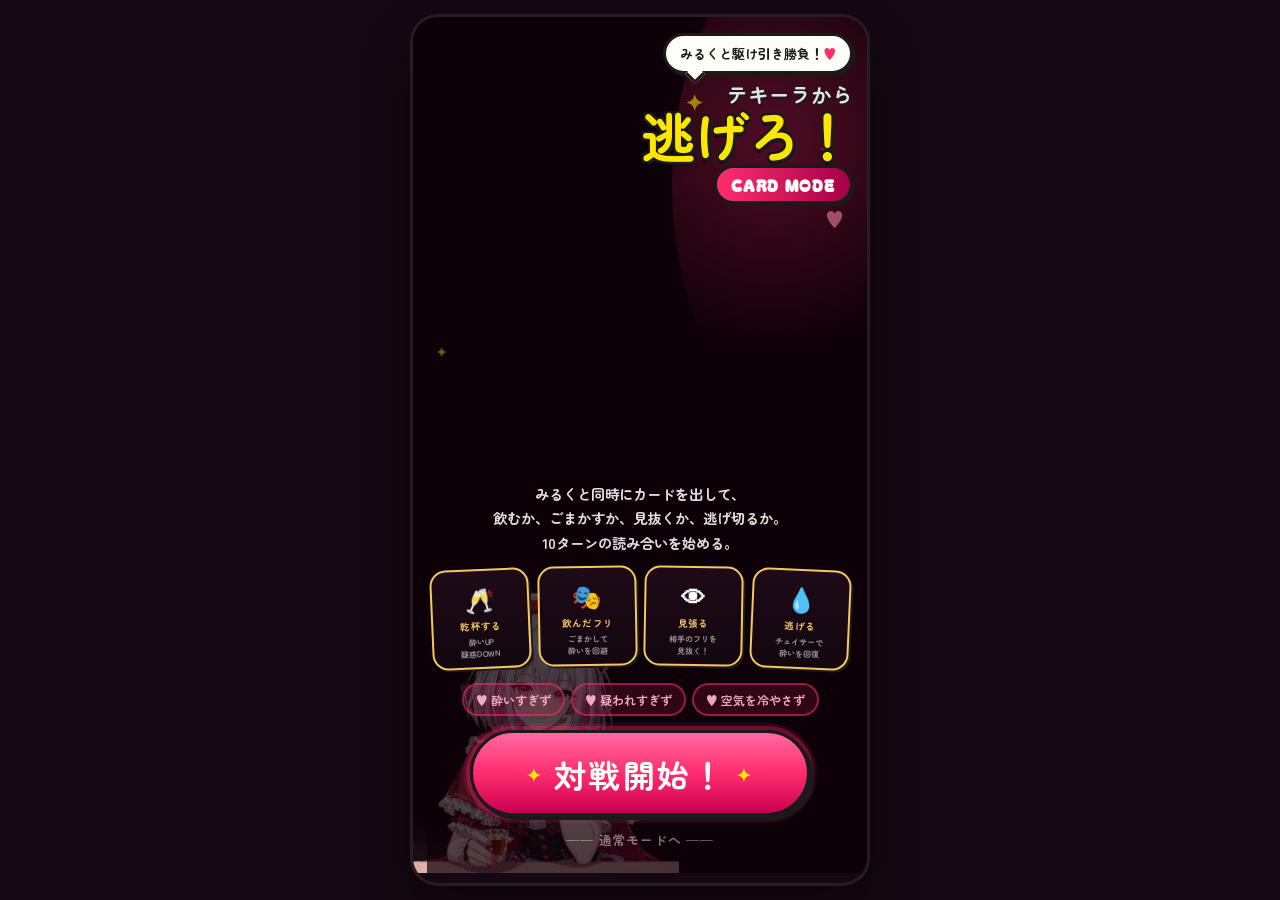
==== card-mode.html @ 05101489 "redesign: overhaul intro screen with dramatic dark anime style Full intro screen redesign based on r" ====
<!DOCTYPE html>
<html lang="ja">
<head>
  <meta charset="UTF-8">
  <meta name="viewport" content="width=device-width, initial-scale=1.0, maximum-scale=1.0, user-scalable=no">
  <title>カードモード — テキーラから逃げろ！</title>
  <link rel="preconnect" href="https://fonts.googleapis.com">
  <link rel="preconnect" href="https://fonts.gstatic.com" crossorigin>
  <link href="https://fonts.googleapis.com/css2?family=Bagel+Fat+One&family=Zen+Maru+Gothic:wght@700&display=swap" rel="stylesheet">
  <link rel="stylesheet" href="card-mode.css">
</head>
<body>
<div id="app">

  <div id="intro-screen" class="screen active">

    <!-- decorative background sparks -->
    <div class="intro-bg" aria-hidden="true">
      <span class="ibg-spark s1">✦</span>
      <span class="ibg-spark s2">✧</span>
      <span class="ibg-spark s3">♥</span>
      <span class="ibg-spark s4">✦</span>
      <span class="ibg-spark s5">✧</span>
      <span class="ibg-spark s6">♥</span>
    </div>

    <!-- character art -->
    <img
      src="assets/tuzyou.png"
      alt=""
      class="intro-char"
      aria-hidden="true">

    <!-- scrollable content layer -->
    <div class="intro-layer">

      <!-- speech bubble -->
      <div class="intro-speech" aria-label="みるくと駆け引き勝負">
        みるくと駆け引き勝負！<span class="speech-heart">♥</span>
      </div>

      <!-- title block -->
      <div class="intro-title-block">
        <p class="intro-sub">テキーラから</p>
        <h1 class="intro-title-main">逃げろ！</h1>
        <div class="intro-card-mode-badge">CARD MODE</div>
      </div>

      <!-- spacer: gives room so content starts below hero area -->
      <div class="intro-hero-spacer" aria-hidden="true"></div>

      <!-- below-hero content -->
      <div class="intro-bottom">

        <p class="intro-copy">
          みるくと同時にカードを出して、<br>
          飲むか、ごまかすか、見抜くか、逃げ切るか。<br>
          10ターンの読み合いを始める。
        </p>

        <div class="intro-preview" aria-hidden="true">
          <div class="preview-card" data-card="toast">
            <span class="preview-icon">🥂</span>
            <span class="preview-name">乾杯する</span>
            <span class="preview-desc">酔いUP<br>疑惑DOWN</span>
          </div>
          <div class="preview-card" data-card="fake">
            <span class="preview-icon">🎭</span>
            <span class="preview-name">飲んだフリ</span>
            <span class="preview-desc">ごまかして<br>酔いを回避</span>
          </div>
          <div class="preview-card" data-card="watch">
            <span class="preview-icon">👁</span>
            <span class="preview-name">見張る</span>
            <span class="preview-desc">相手のフリを<br>見抜く！</span>
          </div>
          <div class="preview-card" data-card="chaser">
            <span class="preview-icon">💧</span>
            <span class="preview-name">逃げる</span>
            <span class="preview-desc">チェイサーで<br>酔いを回復</span>
          </div>
        </div>

        <div class="intro-notes">
          <span>♥ 酔いすぎず</span>
          <span>♥ 疑われすぎず</span>
          <span>♥ 空気を冷やさず</span>
        </div>

        <button id="start-btn" class="intro-start-btn">
          <span class="btn-spark">✦</span>
          対戦開始！
          <span class="btn-spark">✦</span>
        </button>

        <a href="index.html" class="link-back">── 通常モードへ ──</a>

      </div>
    </div>
  </div>

  <div id="game-screen" class="screen">
    <header class="hud">
      <div class="hud-row">
        <div class="hud-logo" aria-label="CARD MODE">
          <span class="hud-logo-icon">🎰</span>
          <span class="hud-logo-text">CARD MODE</span>
        </div>

        <div class="hud-stat">
          <div class="hud-stat-top">
            <span class="hud-stat-icon">🍸</span>
            <span class="hud-stat-name">酔い</span>
            <strong id="drunk-value" class="hud-stat-value">0</strong>
          </div>
          <div class="hud-bar"><div id="drunk-fill" class="gauge-fill drunk"></div></div>
        </div>

        <div class="hud-stat">
          <div class="hud-stat-top">
            <span class="hud-stat-icon">👀</span>
            <span class="hud-stat-name">疑惑</span>
            <strong id="sus-value" class="hud-stat-value">20</strong>
          </div>
          <div class="hud-bar"><div id="sus-fill" class="gauge-fill sus"></div></div>
        </div>

        <div class="hud-stat">
          <div class="hud-stat-top">
            <span class="hud-stat-icon">✨</span>
            <span class="hud-stat-name">空気</span>
            <strong id="tens-value" class="hud-stat-value">60</strong>
          </div>
          <div class="hud-bar"><div id="tens-fill" class="gauge-fill tens"></div></div>
        </div>

        <div class="hud-stat">
          <div class="hud-stat-top">
            <span class="hud-stat-icon">💗</span>
            <span class="hud-stat-name">みるく</span>
            <strong id="mood-value" class="hud-stat-value">0</strong>
          </div>
          <div class="hud-bar"><div id="mood-fill" class="gauge-fill mood"></div></div>
        </div>

        <div class="hud-meta">
          <div class="hud-turnline">TURN <strong id="turn-display">1 / 10</strong></div>
          <div id="act-badge" class="act-badge">ACT 1 / 探り合い</div>
        </div>
      </div>
    </header>

    <main class="stage">
      <section class="milk-stage">
        <div class="milk-overlays">
          <div id="tell-bubble" class="tell-bubble" hidden>「……」</div>
          <div id="tell-hint" class="tell-hint" hidden>
            <span class="hint-icon"></span>
            <div class="hint-copy">
              <div class="hint-observation"></div>
              <div class="hint-prediction"></div>
            </div>
          </div>
        </div>

        <div class="milk-ambient" aria-hidden="true"></div>

        <div class="character-stage">
          <div class="seat-glow" aria-hidden="true"></div>
          <div id="character" class="character" data-face="normal">
            <img
              id="char-art"
              class="char-art"
              src="assets/tuzyou.png"
              alt=""
              aria-hidden="true"
              onload="this.classList.add('loaded')"
              onerror="this.dataset.failed='1'">
            <div class="char-fallback" aria-hidden="true">
              <span class="face-eye left"></span>
              <span class="face-eye right"></span>
              <span class="face-mouth"></span>
            </div>
          </div>

          <div class="milk-caption">
            <span class="milk-name">みるく</span>
            <span class="milk-seat">正面席</span>
          </div>
        </div>
      </section>

      <section class="table-area">
        <div class="table-surface" aria-hidden="true">
          <span class="table-chip chip-left"></span>
          <span class="table-chip chip-right"></span>
        </div>

        <div class="reveal-row">
          <div class="reveal-side">
            <div class="reveal-owner">YOUR CARD</div>
            <div class="flip-card" id="card-player">
              <div class="flip-inner">
                <div class="flip-front"><span class="card-back-icon">？</span></div>
                <div class="flip-back"></div>
              </div>
            </div>
            <div class="reveal-caption">あなた</div>
          </div>

          <div id="vs-label" class="vs-label">せーの！</div>

          <div class="reveal-side">
            <div class="reveal-owner">MILK</div>
            <div class="flip-card" id="card-milk">
              <div class="flip-inner">
                <div class="flip-front"><span class="card-back-icon">？</span></div>
                <div class="flip-back"></div>
              </div>
            </div>
            <div class="reveal-caption">みるく</div>
          </div>
        </div>

        <div id="sfx-text" class="sfx-text"></div>
      </section>
    </main>

    <section id="hand" class="hand blocked">
      <div class="hand-head">
        <div class="hand-copy">
          <span class="hand-title">あなたの手札</span>
          <span class="hand-subtitle">1枚えらんで同時に出す</span>
        </div>
      </div>

      <div class="hand-grid">
        <button class="card-slot" data-card="toast" aria-label="乾杯する 残り4枚" disabled>
          <span class="card-icon">🥂</span>
          <span class="card-label">乾杯する</span>
          <span class="card-hint">疑惑↓ 酔い↑</span>
          <span class="card-count">×4</span>
        </button>

        <button class="card-slot" data-card="fake" aria-label="飲んだフリ 残り3枚" disabled>
          <span class="card-icon">🎭</span>
          <span class="card-label">飲んだフリ</span>
          <span class="card-hint">バレると大事故</span>
          <span class="card-count">×3</span>
        </button>

        <button class="card-slot" data-card="watch" aria-label="見張る 残り2枚" disabled>
          <span class="card-icon">👁</span>
          <span class="card-label">見張る</span>
          <span class="card-hint">フリをカウンター</span>
          <span class="card-count">×2</span>
        </button>

        <button class="card-slot" data-card="chaser" aria-label="チェイサー 残り2枚" disabled>
          <span class="card-icon">💧</span>
          <span class="card-label">チェイサー</span>
          <span class="card-hint">酔い↓ 場冷え注意</span>
          <span class="card-count">×2</span>
        </button>
      </div>
    </section>
  </div>

  <div id="result-screen" class="screen">
    <div id="result-frame" class="result-frame">
      <div id="result-verdict" class="result-verdict">— RESULT —</div>

      <div class="result-hero">
        <div class="result-copy">
          <div class="result-kicker">対戦結果</div>
          <div id="result-title-big" class="result-title-big"></div>
        </div>
        <div id="result-card-img" class="result-card-img-wrap" aria-hidden="true"></div>
      </div>

      <div class="result-tabs" role="tablist">
        <button class="tab-btn active" data-tab="objective" role="tab" aria-selected="true">事実</button>
        <button class="tab-btn" data-tab="monologue" role="tab" aria-selected="false">モノローグ</button>
        <button class="tab-btn" data-tab="cast" role="tab" aria-selected="false">みるく視点</button>
      </div>

      <div id="result-pov" class="result-pov" role="tabpanel" aria-live="polite"></div>
    </div>

    <div class="result-actions">
      <button id="retry-btn" class="primary-btn">もう一度</button>
      <button id="copy-btn" class="secondary-btn">結果をコピー</button>
    </div>
  </div>

  <div id="toast-msg" class="toast"></div>

</div>
<script src="card-mode.js" defer></script>
</body>
</html>
---- card-mode.css ----
:root {
  --pink: #FF2D6F;
  --pink-deep: #D4005A;
  --yellow: #FFE600;
  --blue: #2EC4FF;
  --text: #1A1A1A;
  --white: #FFFDF7;
  --font-en: "Bagel Fat One", "Impact", sans-serif;
  --font-jp: "Zen Maru Gothic", "Hiragino Maru Gothic ProN", sans-serif;

  --cream: #FFF5E8;
  --gold: #F7C75F;
  --gold-deep: #BC7A14;
  --wine: #3E1230;
  --wine-deep: #1D0917;
  --plum: #120812;
  --wood: #7A4A28;
  --wood-deep: #3A2010;

  --border-size: 3px;
  --radius: 18px;
  --radius-card: 20px;
  --pill: 999px;
  --shadow-sm: 2px 2px 0 var(--text);
  --shadow-md: 3px 3px 0 var(--text);
  --shadow-lg: 4px 4px 0 var(--text);
  --ease: cubic-bezier(0.22, 1, 0.36, 1);
  --ease-bounce: cubic-bezier(0.22, 1.18, 0.36, 1);
}

*,
*::before,
*::after {
  box-sizing: border-box;
  margin: 0;
  padding: 0;
}

html,
body {
  height: 100%;
}

body {
  min-width: 320px;
  background: #150812;
  color: var(--text);
  font-family: var(--font-jp);
  font-weight: 700;
  display: flex;
  justify-content: center;
  overflow: hidden;
  -webkit-text-size-adjust: 100%;
  font-feature-settings: "palt";
}

button {
  font: inherit;
  border: none;
  cursor: pointer;
}

a {
  color: inherit;
  text-decoration: none;
}

img {
  max-width: 100%;
}

#app {
  width: min(100%, 460px);
  height: 100vh;
  height: 100svh;
  position: relative;
  overflow: hidden;
  background: #150812;
}

.screen {
  position: absolute;
  inset: 0;
  display: flex;
  flex-direction: column;
  opacity: 0;
  pointer-events: none;
  transform: translateY(10px);
  transition: opacity 0.28s var(--ease), transform 0.28s var(--ease);
}

.screen.active {
  opacity: 1;
  pointer-events: auto;
  transform: translateY(0);
}

.primary-btn,
.secondary-btn {
  width: 100%;
  max-width: 300px;
  border: var(--border-size) solid var(--text);
  border-radius: var(--pill);
  padding: 14px 22px;
  transition: transform 0.18s var(--ease-bounce), box-shadow 0.18s var(--ease);
}

.primary-btn {
  color: var(--white);
  background: linear-gradient(180deg, #FF5992 0%, var(--pink) 58%, var(--pink-deep) 100%);
  box-shadow: var(--shadow-lg);
}

.secondary-btn {
  color: var(--text);
  background: linear-gradient(180deg, #FFFDF7 0%, #FDE7CE 100%);
  box-shadow: var(--shadow-md);
}

.primary-btn:active,
.secondary-btn:active {
  transform: translate(2px, 2px);
  box-shadow: var(--shadow-sm);
}

/* ── Intro ──────────────────────────────────────────────── */

#intro-screen {
  position: relative;
  flex-direction: column;
  align-items: stretch;
  justify-content: flex-start;
  overflow-y: auto;
  -webkit-overflow-scrolling: touch;
  background: #0D0008;
}

/* background sparkle decoration */
.intro-bg {
  position: absolute;
  inset: 0;
  pointer-events: none;
  z-index: 0;
  overflow: hidden;
}

.ibg-spark {
  position: absolute;
  color: var(--pink);
  font-size: 1.1rem;
  opacity: 0.55;
}
.ibg-spark.s1 { top:  8%; left: 60%; font-size: 1.4rem; color: var(--yellow); }
.ibg-spark.s2 { top: 14%; right: 8%; font-size: 0.9rem; }
.ibg-spark.s3 { top: 22%; right: 5%; font-size: 1.2rem; color: #FF8AB0; }
.ibg-spark.s4 { top: 38%; left: 5%; font-size: 0.8rem; color: var(--yellow); opacity: 0.4; }
.ibg-spark.s5 { bottom: 28%; right: 4%; font-size: 0.9rem; opacity: 0.4; }
.ibg-spark.s6 { bottom: 20%; left: 10%; font-size: 1rem; color: #FF8AB0; opacity: 0.45; }

/* pink glow blob top-right (CSS only, no blur) */
.intro-bg::before {
  content: "";
  position: absolute;
  top: -8%;
  right: -12%;
  width: 55%;
  height: 55%;
  border-radius: 50%;
  background: radial-gradient(circle at 40% 40%, rgba(255, 45, 111, 0.28) 0%, transparent 68%);
}

/* character art */
.intro-char {
  position: absolute;
  bottom: 0;
  left: -14px;
  width: clamp(200px, 64vw, 280px);
  object-fit: contain;
  object-position: bottom center;
  z-index: 1;
  pointer-events: none;
}

/* scrollable content layer */
.intro-layer {
  position: relative;
  z-index: 2;
  display: flex;
  flex-direction: column;
  align-items: flex-end;
  min-height: 100%;
  padding: 16px 14px 0;
  gap: 0;
}

/* speech bubble (top-right area, over character) */
.intro-speech {
  align-self: flex-end;
  max-width: 58%;
  padding: 9px 14px 8px;
  border: var(--border-size) solid var(--text);
  border-radius: var(--pill);
  background: var(--white);
  color: var(--text);
  font-size: 0.82rem;
  font-weight: 700;
  line-height: 1.4;
  text-align: center;
  box-shadow: var(--shadow-sm);
  position: relative;
}

.intro-speech::after {
  content: "";
  position: absolute;
  bottom: -10px;
  left: 22px;
  width: 14px;
  height: 14px;
  background: var(--white);
  border-right: var(--border-size) solid var(--text);
  border-bottom: var(--border-size) solid var(--text);
  transform: rotate(45deg);
}

.speech-heart {
  color: var(--pink);
}

/* title block: pushed to right to avoid character overlap */
.intro-title-block {
  align-self: flex-end;
  max-width: 62%;
  display: flex;
  flex-direction: column;
  align-items: flex-end;
  margin-top: 10px;
  gap: 4px;
}

.intro-sub {
  color: rgba(255, 255, 255, 0.88);
  font-size: clamp(1rem, 4.5vw, 1.3rem);
  line-height: 1;
  text-shadow:
    2px 2px 0 #1A1A1A,
    -1px -1px 0 #1A1A1A;
}

.intro-title-main {
  font-family: var(--font-jp);
  font-size: clamp(2.2rem, 11vw, 3.4rem);
  line-height: 0.95;
  color: var(--yellow);
  text-shadow:
    3px 3px 0 #1A1A1A,
    -2px -2px 0 #1A1A1A,
    2px -2px 0 #1A1A1A,
    -2px 2px 0 #1A1A1A,
    0 4px 0 rgba(0,0,0,0.5);
  letter-spacing: -0.02em;
}

.intro-card-mode-badge {
  padding: 5px 14px 4px;
  border: var(--border-size) solid var(--text);
  border-radius: var(--pill);
  background: linear-gradient(90deg, #FF2D6F 0%, #A40048 100%);
  color: var(--white);
  font-family: var(--font-en);
  font-size: 1rem;
  letter-spacing: 0.1em;
  box-shadow: var(--shadow-sm);
}

/* spacer: height roughly matches character image area */
.intro-hero-spacer {
  flex-shrink: 0;
  height: max(clamp(200px, 52vw, 260px), 0px);
}

/* bottom content section: full width, dark card feel */
.intro-bottom {
  align-self: stretch;
  display: flex;
  flex-direction: column;
  align-items: center;
  gap: 14px;
  padding: 18px 4px max(20px, env(safe-area-inset-bottom));
  background: linear-gradient(180deg, transparent 0%, rgba(13, 0, 8, 0.72) 14%);
}

.intro-copy {
  text-align: center;
  line-height: 1.7;
  font-size: 0.9rem;
  color: rgba(255, 253, 247, 0.88);
}

/* card previews — dark with gold border */
.intro-preview {
  width: 100%;
  display: grid;
  grid-template-columns: repeat(4, minmax(0, 1fr));
  gap: 8px;
}

.preview-card {
  display: flex;
  flex-direction: column;
  align-items: center;
  gap: 4px;
  padding: 10px 4px 8px;
  border: 2px solid var(--gold);
  border-radius: 16px;
  background: linear-gradient(180deg, #1E0A18 0%, #120710 100%);
  color: var(--white);
  box-shadow: var(--shadow-sm);
}

.preview-card:nth-child(1) { transform: rotate(-2.5deg); }
.preview-card:nth-child(2) { transform: translateY(-3px) rotate(-1deg); }
.preview-card:nth-child(3) { transform: translateY(-3px) rotate(1deg); }
.preview-card:nth-child(4) { transform: rotate(2.5deg); }

.preview-icon {
  font-size: 1.5rem;
}

.preview-name {
  font-size: 0.6rem;
  letter-spacing: 0.02em;
  color: var(--gold);
  text-align: center;
  line-height: 1.3;
}

.preview-desc {
  font-size: 0.5rem;
  line-height: 1.4;
  color: rgba(255, 253, 247, 0.58);
  text-align: center;
}

/* rules notes */
.intro-notes {
  display: flex;
  flex-wrap: wrap;
  justify-content: center;
  gap: 6px;
}

.intro-notes span {
  padding: 6px 12px;
  border: 2px solid rgba(255, 45, 111, 0.52);
  border-radius: var(--pill);
  background: rgba(255, 45, 111, 0.14);
  font-size: 0.75rem;
  color: rgba(255, 180, 205, 0.92);
}

/* large start button */
.intro-start-btn {
  width: min(92%, 340px);
  padding: 18px 24px 16px;
  border: var(--border-size) solid var(--text);
  border-radius: var(--pill);
  background: linear-gradient(180deg, #FF6AA0 0%, #FF2D6F 50%, #C9004F 100%);
  color: var(--white);
  font-family: var(--font-jp);
  font-size: clamp(1.5rem, 6.5vw, 2rem);
  font-weight: 700;
  letter-spacing: 0.08em;
  text-align: center;
  box-shadow:
    var(--shadow-lg),
    0 0 0 4px rgba(255, 45, 111, 0.3),
    0 0 0 7px rgba(255, 45, 111, 0.12);
  display: flex;
  align-items: center;
  justify-content: center;
  gap: 10px;
  cursor: pointer;
  transition: transform 0.18s var(--ease-bounce), box-shadow 0.18s var(--ease);
}

.intro-start-btn:active {
  transform: translate(2px, 2px);
  box-shadow: var(--shadow-sm);
}

.btn-spark {
  color: var(--yellow);
  font-size: 1.1rem;
}

.link-back {
  font-size: 0.8rem;
  color: rgba(255, 253, 247, 0.46);
  letter-spacing: 0.06em;
  padding-bottom: 4px;
}

/* ── Game screen ─────────────────────────────────────────── */

#game-screen {
  min-height: 100%;
  display: grid;
  grid-template-rows: auto minmax(0, 1fr) auto;
  background: #1A0A16;
}

.hud,
.stage,
.hand {
  position: relative;
  z-index: 1;
}

/* ── HUD ─────────────────────────────────────────────────── */

.hud {
  padding: 6px 10px 8px;
  background: #1A0A16;
  border-bottom: var(--border-size) solid var(--text);
}

.hud-row {
  display: flex;
  flex-wrap: wrap;
  gap: 4px 6px;
  align-items: center;
}

.hud-logo {
  display: none;
}

.hud-stat {
  flex: 1;
  min-width: 0;
  display: flex;
  flex-direction: column;
  align-items: center;
  gap: 3px;
  padding: 5px 6px 6px;
  border-radius: 12px;
  background: rgba(255, 255, 255, 0.07);
  color: var(--white);
}

.hud-stat-top {
  display: flex;
  align-items: center;
  gap: 3px;
  line-height: 1;
}

.hud-stat-icon {
  font-size: 0.85rem;
}

.hud-stat-name {
  display: none;
}

.hud-stat-value {
  font-family: var(--font-en);
  font-size: 0.95rem;
  color: var(--white);
}

.hud-bar {
  width: 36px;
  height: 6px;
  overflow: hidden;
  border-radius: var(--pill);
  background: rgba(255, 255, 255, 0.12);
}

.gauge-fill {
  height: 100%;
  width: 0;
  border-radius: var(--pill);
  transition: width 0.35s var(--ease);
}

.gauge-fill.drunk {
  background: linear-gradient(90deg, #FFB25C 0%, #FF6A00 100%);
}

.gauge-fill.sus {
  background: linear-gradient(90deg, #8B97B7 0%, #E0E7FF 100%);
}

.gauge-fill.tens {
  background: linear-gradient(90deg, #6BE4FF 0%, #2EC4FF 100%);
}

.gauge-fill.mood {
  background: linear-gradient(90deg, #FFC1D7 0%, var(--pink) 100%);
}

.hud-meta {
  width: 100%;
  order: -1;
  display: flex;
  flex-direction: row;
  justify-content: space-between;
  align-items: center;
  gap: 6px;
}

.hud-turnline {
  font-size: 0.62rem;
  color: rgba(255, 255, 255, 0.75);
  letter-spacing: 0.08em;
}

.hud-turnline strong {
  font-family: var(--font-en);
  font-size: 0.9rem;
  color: var(--white);
  letter-spacing: 0.02em;
}

.act-badge {
  padding: 5px 10px 4px;
  border: 2px solid rgba(255, 255, 255, 0.18);
  border-radius: var(--pill);
  background: #FF2D6F;
  color: var(--white);
  font-size: 0.64rem;
  text-align: center;
  letter-spacing: 0.05em;
  white-space: nowrap;
  overflow: hidden;
  text-overflow: ellipsis;
  box-shadow: var(--shadow-sm);
}

/* ── Stage ───────────────────────────────────────────────── */

.stage {
  min-height: 0;
  padding: 10px 10px 0;
  display: grid;
  grid-template-rows: minmax(0, 1.55fr) minmax(160px, 1fr);
  gap: 10px;
}

/* ── Milk stage ──────────────────────────────────────────── */

.milk-stage {
  position: relative;
  min-height: 0;
  display: flex;
  flex-direction: column;
  gap: 6px;
  padding: 8px 12px 6px;
  border: var(--border-size) solid var(--text);
  border-radius: 28px 28px 24px 24px;
  background: #2A1322;
  box-shadow: var(--shadow-lg);
  overflow: hidden;
}

.milk-overlays {
  position: relative;
  z-index: 2;
  display: grid;
  grid-template-columns: minmax(0, 1fr) minmax(118px, 134px);
  gap: 8px;
  align-items: start;
}

.tell-bubble {
  position: relative;
  padding: 12px 16px;
  border: var(--border-size) solid var(--text);
  border-radius: 20px;
  background: #FFFDF7;
  color: var(--text);
  box-shadow: var(--shadow-md);
  font-size: 0.95rem;
  line-height: 1.55;
  opacity: 0;
  transform: translateY(4px);
  transition: opacity 0.18s var(--ease), transform 0.18s var(--ease);
}

.tell-bubble::after {
  content: "";
  position: absolute;
  left: 22px;
  bottom: -12px;
  width: 18px;
  height: 18px;
  background: #FFFDF7;
  border-right: var(--border-size) solid var(--text);
  border-bottom: var(--border-size) solid var(--text);
  transform: rotate(45deg);
}

.tell-bubble[hidden] {
  display: none;
}

.tell-bubble.tell-in {
  opacity: 1;
  transform: translateY(0);
}

.tell-hint {
  display: flex;
  align-items: center;
  gap: 8px;
  padding: 10px 12px;
  border: var(--border-size) solid var(--text);
  border-radius: 18px;
  background: #FFF6D7;
  box-shadow: var(--shadow-md);
}

.tell-hint[hidden] {
  display: none;
}

.hint-icon {
  display: inline-flex;
  align-items: center;
  justify-content: center;
  width: 40px;
  height: 40px;
  border: 2px solid var(--text);
  border-radius: 12px;
  background: rgba(255, 255, 255, 0.75);
  font-size: 1.4rem;
  flex-shrink: 0;
}

.hint-copy {
  min-width: 0;
  display: grid;
  gap: 2px;
}

.hint-observation {
  font-size: 0.7rem;
  color: rgba(26, 26, 26, 0.62);
  line-height: 1.35;
}

.hint-prediction {
  font-size: 0.85rem;
  line-height: 1.25;
  color: var(--pink-deep);
}

/* milk-ambient: element kept in HTML but decorations removed */
.milk-ambient {
  display: none;
}

.character-stage {
  position: relative;
  z-index: 1;
  min-height: 0;
  flex: 1;
  display: flex;
  flex-direction: column;
  align-items: center;
  justify-content: center;
  padding-bottom: 2px;
}

/* seat-glow: removed */
.seat-glow {
  display: none;
}

.character {
  position: relative;
  width: clamp(220px, 72vw, 320px);
  aspect-ratio: 1 / 1;
  display: flex;
  align-items: flex-end;
  justify-content: center;
  filter: drop-shadow(2px 4px 0 rgba(0, 0, 0, 0.4));
}

/* Expression auras — single drop-shadow per face, flat */
.character[data-face="doubt"] {
  filter: drop-shadow(2px 4px 0 rgba(0, 0, 0, 0.4)) drop-shadow(0 0 14px rgba(140, 160, 255, 0.32));
}

.character[data-face="smile"] {
  filter: drop-shadow(2px 4px 0 rgba(0, 0, 0, 0.4)) drop-shadow(0 0 14px rgba(255, 225, 80, 0.38));
}

.character[data-face="mood"] {
  filter: drop-shadow(2px 4px 0 rgba(0, 0, 0, 0.4)) drop-shadow(0 0 16px rgba(255, 45, 111, 0.34));
}

.character[data-face="cold"] {
  filter: drop-shadow(2px 4px 0 rgba(0, 0, 0, 0.4)) hue-rotate(-15deg) brightness(0.92) saturate(0.7);
}

.char-art {
  width: 100%;
  height: 100%;
  object-fit: contain;
  object-position: center 30%;
  opacity: 0;
  transition: opacity 0.22s var(--ease);
}

.char-art.loaded {
  opacity: 1;
}

.char-fallback {
  position: absolute;
  inset: 0;
  display: flex;
  align-items: center;
  justify-content: center;
  pointer-events: none;
}

.char-art.loaded ~ .char-fallback {
  display: none;
}

.char-fallback::before {
  content: "";
  position: absolute;
  top: 14%;
  width: 72%;
  height: 72%;
  border: var(--border-size) solid var(--text);
  border-radius: 50%;
  background: radial-gradient(circle at 50% 30%, #FFF3F8 0%, #FFD7E5 32%, #FFC4D6 100%);
}

/* cold fallback face: blue-tinted */
.character[data-face="cold"] .char-fallback::before {
  background: radial-gradient(circle at 50% 30%, #EEF4FF 0%, #D7E3F4 32%, #C4D6F0 100%);
}

.face-eye,
.face-mouth {
  position: absolute;
  background: var(--text);
  border-radius: var(--pill);
}

.face-eye {
  top: 38%;
  width: 10%;
  height: 8%;
}

.face-eye.left  { left: 30%; }
.face-eye.right { right: 30%; }

.face-mouth {
  top: 56%;
  left: 50%;
  width: 24%;
  height: 5%;
  transform: translateX(-50%);
}

.character[data-face="doubt"] .face-eye.left  { transform: rotate(14deg); }
.character[data-face="doubt"] .face-eye.right { transform: rotate(-14deg); }

.character[data-face="smile"] .face-mouth,
.character[data-face="mood"] .face-mouth {
  height: 12%;
  background: transparent;
  border: var(--border-size) solid var(--text);
  border-top: 0;
  border-radius: 0 0 999px 999px;
}

.character[data-face="mood"] .face-eye {
  height: 4%;
  top: 40%;
}

/* cold: half-closed eyes, flat mouth */
.character[data-face="cold"] .face-eye {
  height: 4%;
  top: 39%;
  transform: scaleY(0.6);
}

.character[data-face="cold"] .face-mouth {
  width: 16%;
  height: 3%;
}

.milk-caption {
  display: inline-flex;
  align-items: center;
  gap: 8px;
  margin-top: 4px;
  padding: 7px 12px;
  border: var(--border-size) solid var(--text);
  border-radius: var(--pill);
  background: linear-gradient(180deg, rgba(255, 249, 235, 0.96) 0%, rgba(255, 236, 198, 0.94) 100%);
  box-shadow: var(--shadow-md);
}

.milk-name {
  font-family: var(--font-en);
  font-size: 0.94rem;
  color: var(--pink-deep);
  line-height: 1;
}

.milk-seat {
  font-size: 0.68rem;
  color: rgba(26, 26, 26, 0.62);
}

/* ── Table area ──────────────────────────────────────────── */

.table-area {
  position: relative;
  min-height: 0;
  display: flex;
  flex-direction: column;
  align-items: center;
  justify-content: center;
  gap: 10px;
  padding: 14px 10px 12px;
  border: var(--border-size) solid var(--text);
  border-radius: 26px 26px 18px 18px;
  background: var(--wood);
  box-shadow:
    var(--shadow-lg),
    inset 0 1px 0 rgba(255, 230, 176, 0.15),
    inset 0 -2px 0 rgba(0, 0, 0, 0.3);
}

/* table-surface and chips: hidden (HTML kept for JS compatibility) */
.table-surface {
  display: none;
}

.table-chip {
  display: none;
}

.reveal-row {
  position: relative;
  z-index: 1;
  width: 100%;
  display: grid;
  grid-template-columns: minmax(0, 1fr) auto minmax(0, 1fr);
  align-items: center;
  justify-items: center;
  gap: 16px;
}

.reveal-side {
  min-width: 0;
  display: flex;
  flex-direction: column;
  align-items: center;
  gap: 8px;
}

.reveal-owner {
  font-family: var(--font-en);
  font-size: 0.78rem;
  letter-spacing: 0.05em;
  color: rgba(255, 244, 220, 0.86);
}

.reveal-caption {
  font-size: 1.05rem;
  letter-spacing: 0.04em;
  color: rgba(255, 244, 220, 0.92);
  text-align: center;
  line-height: 1.2;
}

.flip-card {
  width: clamp(120px, 35vw, 156px);
  aspect-ratio: 10 / 14.5;
  perspective: 1000px;
}

.flip-inner {
  position: relative;
  width: 100%;
  height: 100%;
  transform-style: preserve-3d;
  transition: transform 0.55s var(--ease-bounce);
}

.flip-card.flipped .flip-inner {
  transform: rotateY(180deg);
}

.flip-front,
.flip-back {
  position: absolute;
  inset: 0;
  display: flex;
  align-items: center;
  justify-content: center;
  border: var(--border-size) solid var(--text);
  border-radius: var(--radius-card);
  overflow: hidden;
  backface-visibility: hidden;
  -webkit-backface-visibility: hidden;
  box-shadow: var(--shadow-md);
}

.flip-front {
  background: linear-gradient(140deg, #FF6A9B 0%, var(--pink) 50%, #A40048 100%);
}

.card-back-icon {
  position: relative;
  z-index: 1;
  font-family: var(--font-en);
  font-size: clamp(2rem, 7vw, 2.8rem);
  color: rgba(255, 248, 220, 0.94);
  text-shadow: 2px 2px 0 rgba(26, 26, 26, 0.24);
}

.flip-back {
  padding: 10px;
  background: #FFFDF7;
  transform: rotateY(180deg);
}

.card-reveal-img {
  position: absolute;
  inset: 0;
  width: 100%;
  height: 100%;
  object-fit: cover;
  display: block;
}

.card-face-icon,
.card-face-label {
  position: relative;
  z-index: 1;
}

.card-face-icon {
  font-size: clamp(1.8rem, 6vw, 2.4rem);
}

.card-face-label {
  padding-inline: 6px;
  font-size: 0.72rem;
  line-height: 1.35;
  text-align: center;
}

.vs-label {
  min-width: 68px;
  padding: 10px 8px 8px;
  border: var(--border-size) solid var(--text);
  border-radius: 18px;
  background: #FFE382;
  color: var(--text);
  font-family: var(--font-en);
  font-size: clamp(1.3rem, 5.5vw, 1.7rem);
  text-align: center;
  box-shadow: var(--shadow-md);
}

.vs-label.reveal-hide {
  visibility: hidden;
  opacity: 0;
  transition: opacity 0.18s var(--ease), visibility 0.18s;
}

.sfx-text {
  position: relative;
  z-index: 1;
  min-height: 34px;
  display: inline-flex;
  align-items: center;
  justify-content: center;
  padding: 7px 14px 6px;
  border: 2px solid var(--text);
  border-radius: var(--pill);
  background: rgba(255, 253, 247, 0.95);
  color: var(--text);
  font-size: 0.92rem;
  text-align: center;
  line-height: 1.35;
  opacity: 0;
  visibility: hidden;
  transform: translateY(4px);
  transition: opacity 0.18s var(--ease), transform 0.18s var(--ease), visibility 0.18s;
  box-shadow: var(--shadow-sm);
}

.sfx-text.sfx-show {
  opacity: 1;
  visibility: visible;
  transform: translateY(0);
}

/* ── Hand ────────────────────────────────────────────────── */

.hand {
  padding: 10px 10px max(10px, env(safe-area-inset-bottom));
  border-top: var(--border-size) solid var(--text);
  background: #1A0A16;
}

.hand-head {
  display: flex;
  justify-content: center;
  margin-bottom: 8px;
}

.hand-copy {
  display: flex;
  flex-direction: column;
  align-items: center;
  gap: 2px;
}

.hand-title {
  font-family: var(--font-en);
  font-size: 0.96rem;
  color: var(--white);
  letter-spacing: 0.05em;
}

.hand-subtitle {
  font-size: 0.62rem;
  letter-spacing: 0.08em;
  color: rgba(255, 255, 255, 0.56);
}

.hand-grid {
  display: grid;
  grid-template-columns: repeat(2, minmax(0, 1fr));
  gap: 10px;
}

.card-slot {
  --slot-accent: var(--pink);
  --slot-accent-2: var(--yellow);
  position: relative;
  min-height: 108px;
  display: grid;
  grid-template-columns: 44px 1fr;
  grid-template-rows: auto auto;
  align-items: center;
  gap: 2px 6px;
  padding: 16px 12px 12px;
  border: var(--border-size) solid var(--text);
  border-radius: 20px;
  background: #FFFDF7;
  color: var(--text);
  box-shadow: var(--shadow-md);
  text-align: left;
  user-select: none;
  -webkit-tap-highlight-color: transparent;
  overflow: hidden;
  transition:
    transform 0.16s var(--ease-bounce),
    box-shadow 0.16s var(--ease),
    opacity 0.16s var(--ease),
    border-color 0.16s var(--ease);
}

.card-slot::before {
  content: "";
  position: absolute;
  top: 0;
  left: 0;
  right: 0;
  height: 14px;
  background: linear-gradient(90deg, var(--slot-accent), var(--slot-accent-2));
}

.card-slot[data-card="toast"] { --slot-accent: #FF9A4D; --slot-accent-2: #FFE382; }
.card-slot[data-card="fake"]  { --slot-accent: #FF5A9A; --slot-accent-2: #FFD1EA; }
.card-slot[data-card="watch"] { --slot-accent: #2EC4FF; --slot-accent-2: #B9F2FF; }
.card-slot[data-card="chaser"]{ --slot-accent: #67D5D1; --slot-accent-2: #C9FFF3; }

.card-slot:not(:disabled) {
  cursor: pointer;
}

.card-slot:not(:disabled):active {
  transform: translate(2px, 2px);
  box-shadow: var(--shadow-sm);
}

.card-icon {
  grid-column: 1;
  grid-row: 1 / 3;
  align-self: center;
  justify-self: center;
  position: relative;
  z-index: 1;
  font-size: 2rem;
  line-height: 1;
}

.card-label,
.card-hint,
.card-count {
  position: relative;
  z-index: 1;
}

.card-label {
  grid-column: 2;
  grid-row: 1;
  font-size: 0.95rem;
  line-height: 1.3;
}

.card-hint {
  grid-column: 2;
  grid-row: 2;
  font-size: 0.7rem;
  line-height: 1.35;
  color: rgba(26, 26, 26, 0.62);
}

.card-count {
  position: absolute;
  top: 8px;
  right: 8px;
  min-width: 34px;
  padding: 2px 7px 1px;
  border: 2px solid var(--text);
  border-radius: var(--pill);
  background: rgba(255, 255, 255, 0.9);
  font-family: var(--font-en);
  font-size: 0.85rem;
  line-height: 1.2;
  box-shadow: 1px 1px 0 var(--text);
  text-align: center;
}

.card-slot.empty,
.card-slot:disabled {
  cursor: not-allowed;
}

.hand.blocked .card-slot:not(:disabled) {
  opacity: 0.58;
  pointer-events: none;
}

.card-slot.empty {
  background: repeating-linear-gradient(
    135deg,
    #D5C9C5 0 9px,
    #C3B7B2 9px 18px
  );
  opacity: 0.72;
  box-shadow: var(--shadow-sm);
}

.card-slot.empty::before {
  background: linear-gradient(90deg, #8E8E8E, #C8C8C8);
}

.card-slot.empty::after {
  content: "売切";
  position: absolute;
  inset: auto;
  top: 52%;
  left: 50%;
  transform: translate(-50%, -50%) rotate(-11deg);
  border: 2px solid rgba(174, 0, 0, 0.52);
  border-radius: var(--pill);
  padding: 3px 10px 2px;
  background: rgba(255, 255, 255, 0.8);
  color: rgba(174, 0, 0, 0.72);
  font-size: 0.72rem;
  letter-spacing: 0.08em;
  z-index: 2;
}

.card-slot.empty .card-icon,
.card-slot.empty .card-label,
.card-slot.empty .card-hint {
  opacity: 0.36;
}

.card-slot.empty .card-count {
  background: rgba(120, 120, 120, 0.9);
  color: rgba(255, 255, 255, 0.72);
}

.card-slot.last-one {
  border-color: #D92D3A;
  background: #FFF4F5;
  box-shadow:
    var(--shadow-md),
    0 0 0 2px rgba(217, 45, 58, 0.3);
  animation: lastOnePulse 1.2s ease-in-out infinite;
}

.card-slot.last-one .card-count {
  background: #FFF4F5;
  color: #C2182E;
  border-color: #C2182E;
}

/* ── Result screen ───────────────────────────────────────── */

#result-screen {
  align-items: center;
  justify-content: flex-start;
  padding: 16px 14px max(16px, env(safe-area-inset-bottom));
  background: linear-gradient(180deg, #1A0A16 0%, #120711 100%);
  overflow-y: auto;
  -webkit-overflow-scrolling: touch;
}

.result-frame {
  width: 100%;
  max-width: 400px;
  display: flex;
  flex-direction: column;
  gap: 14px;
  padding: 18px 16px 16px;
  border: var(--border-size) solid var(--text);
  border-radius: 28px;
  background: linear-gradient(180deg, rgba(255, 253, 247, 0.98) 0%, rgba(255, 243, 228, 0.96) 100%);
  box-shadow: var(--shadow-lg);
}

.result-frame.true-end {
  background: linear-gradient(180deg, #FFFBE8 0%, #FFF0CF 100%);
  box-shadow:
    var(--shadow-lg),
    0 0 0 3px rgba(255, 230, 0, 0.34);
}

.result-frame.special-end {
  background: linear-gradient(180deg, #F2FBFF 0%, #E4F5FF 100%);
  box-shadow:
    var(--shadow-lg),
    0 0 0 3px rgba(46, 196, 255, 0.28);
}

.result-frame.normal-end {
  background: linear-gradient(180deg, #FFFDF7 0%, #F6ECE2 100%);
}

.result-frame.bad-end {
  background: linear-gradient(180deg, #241017 0%, #170911 100%);
  border-color: #FF4C62;
  box-shadow:
    var(--shadow-lg),
    0 0 0 3px rgba(255, 76, 98, 0.26);
}

.result-verdict {
  font-size: 0.72rem;
  letter-spacing: 0.22em;
  color: rgba(26, 26, 26, 0.56);
}

.result-frame.bad-end .result-verdict {
  color: rgba(255, 200, 208, 0.72);
}

.result-hero {
  display: grid;
  grid-template-columns: minmax(0, 1fr) auto;
  align-items: center;
  gap: 12px;
}

.result-copy {
  min-width: 0;
  display: flex;
  flex-direction: column;
  gap: 8px;
}

.result-kicker {
  display: inline-flex;
  width: fit-content;
  padding: 6px 10px 4px;
  border: 2px solid var(--text);
  border-radius: var(--pill);
  background: rgba(255, 45, 111, 0.12);
  color: var(--pink-deep);
  font-size: 0.66rem;
  letter-spacing: 0.08em;
}

.result-frame.bad-end .result-kicker {
  background: rgba(255, 76, 98, 0.16);
  color: #FFC9D1;
}

.result-title-big {
  font-family: var(--font-en);
  font-size: clamp(1.5rem, 7vw, 2.15rem);
  line-height: 1.05;
  color: var(--text);
  text-shadow:
    2px 2px 0 rgba(255, 230, 0, 0.85),
    4px 4px 0 rgba(26, 26, 26, 0.18);
}

.result-frame.special-end .result-title-big {
  text-shadow:
    2px 2px 0 rgba(46, 196, 255, 0.34),
    4px 4px 0 rgba(26, 26, 26, 0.12);
}

.result-frame.bad-end .result-title-big {
  color: #FFD7DE;
  text-shadow:
    2px 2px 0 rgba(255, 76, 98, 0.45),
    4px 4px 0 rgba(0, 0, 0, 0.3);
}

.result-card-img-wrap {
  width: 92px;
  aspect-ratio: 10 / 14.5;
  border: var(--border-size) solid var(--text);
  border-radius: var(--radius-card);
  overflow: hidden;
  box-shadow: var(--shadow-md);
  background: linear-gradient(180deg, #FFFDF7 0%, #F8E8D8 100%);
}

.result-card-img-wrap:empty {
  display: none;
}

.result-card-art {
  width: 100%;
  height: 100%;
  object-fit: cover;
  display: block;
}

.result-tabs {
  display: grid;
  grid-template-columns: repeat(3, minmax(0, 1fr));
  gap: 6px;
}

.tab-btn {
  padding: 10px 6px 8px;
  border: var(--border-size) solid var(--text);
  border-radius: 16px;
  background: linear-gradient(180deg, #FFFDF7 0%, #F4E5D6 100%);
  color: rgba(26, 26, 26, 0.64);
  font-size: 0.74rem;
  box-shadow: var(--shadow-sm);
  transition: transform 0.14s var(--ease-bounce), background 0.14s var(--ease), color 0.14s var(--ease);
}

.tab-btn.active {
  background: linear-gradient(180deg, #FF6297 0%, var(--pink) 100%);
  color: var(--white);
}

.result-frame.bad-end .tab-btn {
  background: rgba(255, 255, 255, 0.06);
  color: rgba(255, 218, 224, 0.72);
  border-color: rgba(255, 255, 255, 0.14);
}

.result-frame.bad-end .tab-btn.active {
  background: linear-gradient(180deg, #FF5D72 0%, #C70C28 100%);
  color: var(--white);
}

.result-pov {
  min-height: 104px;
  padding: 12px 14px;
  border: var(--border-size) solid var(--text);
  border-radius: 20px;
  background: rgba(255, 255, 255, 0.72);
  box-shadow: var(--shadow-sm);
  font-size: 0.84rem;
  line-height: 1.75;
}

.result-frame.bad-end .result-pov {
  background: rgba(255, 255, 255, 0.04);
  color: rgba(255, 228, 232, 0.88);
  border-color: rgba(255, 255, 255, 0.16);
}

.pov-line {
  padding: 4px 0;
  border-bottom: 1px dashed rgba(26, 26, 26, 0.14);
}

.pov-line:last-child {
  border-bottom: 0;
}

.result-frame.bad-end .pov-line {
  border-bottom-color: rgba(255, 255, 255, 0.12);
}

.pov-monologue,
.pov-cast {
  color: rgba(26, 26, 26, 0.8);
}

.result-frame.bad-end .pov-monologue,
.result-frame.bad-end .pov-cast {
  color: rgba(255, 228, 232, 0.88);
}

.result-actions {
  width: 100%;
  max-width: 360px;
  display: flex;
  flex-direction: column;
  align-items: center;
  gap: 10px;
  margin-top: 14px;
}

/* ── Toast ───────────────────────────────────────────────── */

.toast {
  position: fixed;
  left: 50%;
  bottom: calc(16px + env(safe-area-inset-bottom));
  transform: translateX(-50%) translateY(12px);
  min-width: min(260px, calc(100vw - 32px));
  max-width: calc(100vw - 32px);
  padding: 10px 16px 9px;
  border: 2px solid rgba(255, 255, 255, 0.14);
  border-radius: var(--pill);
  background: rgba(18, 8, 17, 0.92);
  color: var(--white);
  font-size: 0.78rem;
  text-align: center;
  opacity: 0;
  pointer-events: none;
  transition: opacity 0.2s var(--ease), transform 0.2s var(--ease);
  z-index: 20;
}

.toast.show {
  opacity: 1;
  transform: translateX(-50%) translateY(0);
}

/* ── Act variants (simplified, single-color shift) ───────── */

#app[data-act="2"] .milk-stage {
  background: #30162A;
}

#app[data-act="2"] .table-area {
  background: #7A4624;
}

#app[data-act="3"] .milk-stage {
  background: #261030;
}

#app[data-act="3"] .vs-label {
  transform: scale(1.04);
}

#app[data-final="true"] .act-badge {
  background: linear-gradient(180deg, #FFD14F 0%, #FF8A00 100%);
  color: var(--text);
  animation: pulseGlow 0.8s ease-in-out infinite;
}

#app[data-final="true"] .milk-stage {
  background: #2A0F28;
}

/* ── Animations ──────────────────────────────────────────── */

@keyframes pulseGlow {
  0%, 100% { box-shadow: 0 0 0 rgba(255, 209, 79, 0); }
  50%       { box-shadow: 0 0 16px rgba(255, 209, 79, 0.4); }
}

@keyframes lastOnePulse {
  0%, 100% { transform: none; }
  50%       { transform: translateY(-2px); }
}

/* ── Hover (pointer devices only) ───────────────────────── */

@media (hover: hover) {
  .card-slot:not(:disabled):hover,
  .tab-btn:hover,
  .primary-btn:hover,
  .secondary-btn:hover {
    transform: translateY(-2px);
  }
}

/* ── Small height ────────────────────────────────────────── */

@media (max-height: 740px) {
  .stage {
    padding-top: 8px;
    grid-template-rows: minmax(0, 1.45fr) minmax(148px, 0.96fr);
    gap: 8px;
  }

  .milk-stage {
    padding-top: 6px;
    gap: 6px;
  }

  .character {
    width: clamp(180px, 62vw, 270px);
  }

  .hand {
    padding-top: 8px;
  }

  .card-slot {
    min-height: 100px;
    padding-top: 14px;
  }

  .card-icon {
    font-size: 1.8rem;
  }
}

/* ── Small width ─────────────────────────────────────────── */

@media (max-width: 390px) {
  .milk-overlays {
    grid-template-columns: minmax(0, 1fr) 118px;
  }

  .tell-bubble {
    font-size: 0.87rem;
    padding: 10px 12px;
  }

  .hint-observation {
    font-size: 0.62rem;
  }

  .hint-prediction {
    font-size: 0.78rem;
  }

  .flip-card {
    width: clamp(110px, 32vw, 140px);
  }

  .vs-label {
    min-width: 60px;
    font-size: clamp(1.1rem, 5vw, 1.4rem);
  }

  .card-slot {
    min-height: 100px;
    padding-inline: 10px;
    grid-template-columns: 38px 1fr;
  }

  .card-label {
    font-size: 0.88rem;
  }
}

@media (max-width: 340px) {
  .milk-overlays {
    grid-template-columns: 1fr;
  }

  .tell-hint {
    justify-self: end;
    width: min(100%, 176px);
  }

  .card-slot {
    min-height: 96px;
    grid-template-columns: 34px 1fr;
    padding-inline: 8px;
  }

  .card-icon {
    font-size: 1.7rem;
  }

  .card-label {
    font-size: 0.82rem;
  }
}

/* ── Large display framing ───────────────────────────────── */

@media (min-width: 520px) {
  #app {
    margin: 14px 0;
    height: min(calc(100svh - 28px), 900px);
    border: var(--border-size) solid rgba(255, 255, 255, 0.08);
    border-radius: 28px;
    box-shadow: 0 28px 48px rgba(0, 0, 0, 0.36);
  }
}

/* ── Reduced motion ──────────────────────────────────────── */

@media (prefers-reduced-motion: reduce) {
  .screen,
  .gauge-fill,
  .flip-inner,
  .tell-bubble,
  .sfx-text,
  .toast,
  .card-slot,
  .primary-btn,
  .secondary-btn,
  .tab-btn {
    transition-duration: 0.01ms !important;
    animation: none !important;
  }
}
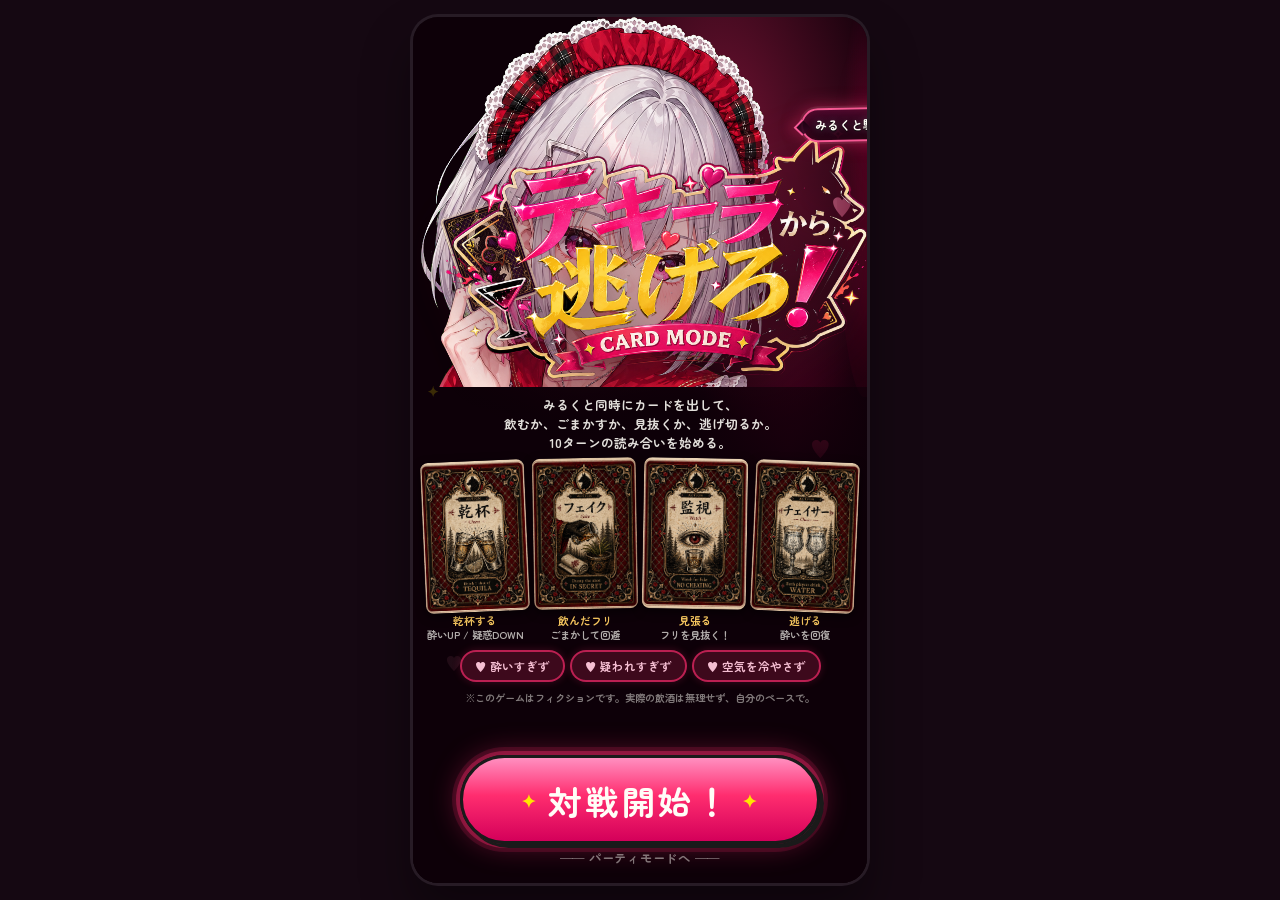
==== commit 7dec403e: "Polish card mode and add mode selector" ====
--- a/card-mode.html
+++ b/card-mode.html
@@ -3,7 +3,19 @@
 <head>
   <meta charset="UTF-8">
   <meta name="viewport" content="width=device-width, initial-scale=1.0, maximum-scale=1.0, user-scalable=no">
+  <meta name="description" content="みるくと同時にカードを出して、飲むか、ごまかすか、見抜くか、逃げ切るか。10ターンの読み合いカードゲーム。">
+  <meta property="og:type" content="website">
+  <meta property="og:url" content="https://judo-zz.github.io/tequila-escape/card-mode.html">
+  <meta property="og:title" content="テキーラから逃げろ！ CARD MODE">
+  <meta property="og:description" content="飲むか、ごまかすか、見抜くか、逃げ切るか。10ターンの読み合いを始める。">
+  <meta property="og:image" content="https://judo-zz.github.io/tequila-escape/assets/title_logo_card_mode.png">
+  <meta name="twitter:card" content="summary_large_image">
+  <meta name="twitter:title" content="テキーラから逃げろ！ CARD MODE">
+  <meta name="twitter:description" content="飲むか、ごまかすか、見抜くか、逃げ切るか。10ターンの読み合いを始める。">
+  <meta name="twitter:image" content="https://judo-zz.github.io/tequila-escape/assets/title_logo_card_mode.png">
   <title>カードモード — テキーラから逃げろ！</title>
+  <link rel="icon" href="assets/title_logo_card_mode_cutout.png" type="image/png">
+  <link rel="apple-touch-icon" href="assets/title_logo_card_mode.png">
   <link rel="preconnect" href="https://fonts.googleapis.com">
   <link rel="preconnect" href="https://fonts.gstatic.com" crossorigin>
   <link href="https://fonts.googleapis.com/css2?family=Bagel+Fat+One&family=Zen+Maru+Gothic:wght@700&display=swap" rel="stylesheet">
@@ -22,81 +34,99 @@
       <span class="ibg-spark s4">✦</span>
       <span class="ibg-spark s5">✧</span>
       <span class="ibg-spark s6">♥</span>
-    </div>
-
-    <!-- character art -->
-    <img
-      src="assets/tuzyou.png"
-      alt=""
-      class="intro-char"
-      aria-hidden="true">
-
-    <!-- scrollable content layer -->
-    <div class="intro-layer">
-
-      <!-- speech bubble -->
-      <div class="intro-speech" aria-label="みるくと駆け引き勝負">
-        みるくと駆け引き勝負！<span class="speech-heart">♥</span>
-      </div>
-
-      <!-- title block -->
-      <div class="intro-title-block">
-        <p class="intro-sub">テキーラから</p>
-        <h1 class="intro-title-main">逃げろ！</h1>
-        <div class="intro-card-mode-badge">CARD MODE</div>
-      </div>
-
-      <!-- spacer: gives room so content starts below hero area -->
-      <div class="intro-hero-spacer" aria-hidden="true"></div>
-
-      <!-- below-hero content -->
-      <div class="intro-bottom">
-
-        <p class="intro-copy">
-          みるくと同時にカードを出して、<br>
-          飲むか、ごまかすか、見抜くか、逃げ切るか。<br>
-          10ターンの読み合いを始める。
-        </p>
-
-        <div class="intro-preview" aria-hidden="true">
-          <div class="preview-card" data-card="toast">
-            <span class="preview-icon">🥂</span>
-            <span class="preview-name">乾杯する</span>
-            <span class="preview-desc">酔いUP<br>疑惑DOWN</span>
-          </div>
-          <div class="preview-card" data-card="fake">
-            <span class="preview-icon">🎭</span>
-            <span class="preview-name">飲んだフリ</span>
-            <span class="preview-desc">ごまかして<br>酔いを回避</span>
-          </div>
-          <div class="preview-card" data-card="watch">
-            <span class="preview-icon">👁</span>
-            <span class="preview-name">見張る</span>
-            <span class="preview-desc">相手のフリを<br>見抜く！</span>
-          </div>
-          <div class="preview-card" data-card="chaser">
-            <span class="preview-icon">💧</span>
-            <span class="preview-name">逃げる</span>
-            <span class="preview-desc">チェイサーで<br>酔いを回復</span>
-          </div>
-        </div>
-
-        <div class="intro-notes">
-          <span>♥ 酔いすぎず</span>
-          <span>♥ 疑われすぎず</span>
-          <span>♥ 空気を冷やさず</span>
-        </div>
-
-        <button id="start-btn" class="intro-start-btn">
-          <span class="btn-spark">✦</span>
-          対戦開始！
-          <span class="btn-spark">✦</span>
-        </button>
-
-        <a href="index.html" class="link-back">── 通常モードへ ──</a>
-
-      </div>
-    </div>
+      <span class="ibg-spark s7">♥</span>
+      <span class="ibg-spark s8">✦</span>
+      <span class="ibg-spark s9">♥</span>
+    </div>
+
+    <!-- hero row: character left + title right -->
+    <div class="intro-hero">
+      <img
+        src="assets/intro_milk_crop.png"
+        alt=""
+        class="intro-char"
+        aria-hidden="true">
+
+      <div class="intro-hero-right">
+        <div class="intro-speech" aria-label="みるくと駆け引き勝負">
+          みるくと駆け引き勝負！<span class="speech-heart">♥</span>
+        </div>
+        <div class="intro-title-block">
+          <img
+            src="assets/title_logo_card_mode_cutout.png"
+            alt="テキーラから逃げろ！ CARD MODE"
+            class="intro-title-logo">
+          <div class="intro-title-fallback" aria-hidden="true">
+            <p class="intro-sub">テキーラから</p>
+            <h1 class="intro-title-main">逃げろ！</h1>
+            <div class="intro-card-mode-badge">CARD MODE</div>
+          </div>
+        </div>
+      </div>
+    </div>
+
+    <!-- scrollable content area -->
+    <div class="intro-scroll">
+
+      <p class="intro-copy">
+        みるくと同時にカードを出して、<br>
+        飲むか、ごまかすか、見抜くか、逃げ切るか。<br>
+        10ターンの読み合いを始める。
+      </p>
+
+      <div class="intro-preview">
+        <figure class="preview-card-wrap">
+          <img src="assets/ware_nomu.PNG" alt="" class="preview-card-img" aria-hidden="true">
+          <figcaption class="preview-card-cap">
+            <span class="preview-card-name">乾杯する</span>
+            <span class="preview-card-desc">酔いUP / 疑惑DOWN</span>
+          </figcaption>
+        </figure>
+        <figure class="preview-card-wrap">
+          <img src="assets/ware_fake.PNG" alt="" class="preview-card-img" aria-hidden="true">
+          <figcaption class="preview-card-cap">
+            <span class="preview-card-name">飲んだフリ</span>
+            <span class="preview-card-desc">ごまかして回避</span>
+          </figcaption>
+        </figure>
+        <figure class="preview-card-wrap">
+          <img src="assets/ware_kanshi.PNG" alt="" class="preview-card-img" aria-hidden="true">
+          <figcaption class="preview-card-cap">
+            <span class="preview-card-name">見張る</span>
+            <span class="preview-card-desc">フリを見抜く！</span>
+          </figcaption>
+        </figure>
+        <figure class="preview-card-wrap">
+          <img src="assets/ware_tyeisa-.PNG" alt="" class="preview-card-img" aria-hidden="true">
+          <figcaption class="preview-card-cap">
+            <span class="preview-card-name">逃げる</span>
+            <span class="preview-card-desc">酔いを回復</span>
+          </figcaption>
+        </figure>
+      </div>
+
+      <div class="intro-notes">
+        <span>♥ 酔いすぎず</span>
+        <span>♥ 疑われすぎず</span>
+        <span>♥ 空気を冷やさず</span>
+      </div>
+
+      <p class="intro-disclaimer">
+        ※このゲームはフィクションです。実際の飲酒は無理せず、自分のペースで。
+      </p>
+
+    </div>
+
+    <!-- CTA: always visible at screen bottom -->
+    <div class="intro-cta">
+      <button id="start-btn" class="intro-start-btn">
+        <span class="btn-spark">✦</span>
+        対戦開始！
+        <span class="btn-spark">✦</span>
+      </button>
+      <a href="party-mode.html" class="link-back">── パーティモードへ ──</a>
+    </div>
+
   </div>
 
   <div id="game-screen" class="screen">
@@ -146,8 +176,10 @@
         <div class="hud-meta">
           <div class="hud-turnline">TURN <strong id="turn-display">1 / 10</strong></div>
           <div id="act-badge" class="act-badge">ACT 1 / 探り合い</div>
-        </div>
-      </div>
+          <button id="top-btn" class="top-btn" type="button" aria-label="トップに戻る">TOP</button>
+        </div>
+      </div>
+      <div id="turn-history" class="turn-history" aria-label="ターン履歴"></div>
     </header>
 
     <main class="stage">
@@ -235,35 +267,75 @@
       </div>
 
       <div class="hand-grid">
-        <button class="card-slot" data-card="toast" aria-label="乾杯する 残り4枚" disabled>
-          <span class="card-icon">🥂</span>
-          <span class="card-label">乾杯する</span>
-          <span class="card-hint">疑惑↓ 酔い↑</span>
-          <span class="card-count">×4</span>
+        <button class="card-slot" data-card="toast" aria-label="乾杯する 無限" disabled>
+          <img src="assets/ware_nomu.PNG" alt="" class="card-img-thumb" aria-hidden="true">
+          <div class="card-text">
+            <span class="card-label">乾杯する</span>
+            <span class="card-hint">疑惑↓ 酔い↑</span>
+          </div>
+          <span class="card-count">∞</span>
         </button>
 
         <button class="card-slot" data-card="fake" aria-label="飲んだフリ 残り3枚" disabled>
-          <span class="card-icon">🎭</span>
-          <span class="card-label">飲んだフリ</span>
-          <span class="card-hint">バレると大事故</span>
+          <img src="assets/ware_fake.PNG" alt="" class="card-img-thumb" aria-hidden="true">
+          <div class="card-text">
+            <span class="card-label">飲んだフリ</span>
+            <span class="card-hint">バレると大事故</span>
+          </div>
           <span class="card-count">×3</span>
         </button>
 
         <button class="card-slot" data-card="watch" aria-label="見張る 残り2枚" disabled>
-          <span class="card-icon">👁</span>
-          <span class="card-label">見張る</span>
-          <span class="card-hint">フリをカウンター</span>
+          <img src="assets/ware_kanshi.PNG" alt="" class="card-img-thumb" aria-hidden="true">
+          <div class="card-text">
+            <span class="card-label">見張る</span>
+            <span class="card-hint">フリをカウンター</span>
+          </div>
           <span class="card-count">×2</span>
         </button>
 
         <button class="card-slot" data-card="chaser" aria-label="チェイサー 残り2枚" disabled>
-          <span class="card-icon">💧</span>
-          <span class="card-label">チェイサー</span>
-          <span class="card-hint">酔い↓ 場冷え注意</span>
+          <img src="assets/ware_tyeisa-.PNG" alt="" class="card-img-thumb" aria-hidden="true">
+          <div class="card-text">
+            <span class="card-label">チェイサー</span>
+            <span class="card-hint">酔い↓ 場冷え注意</span>
+          </div>
           <span class="card-count">×2</span>
         </button>
       </div>
     </section>
+  </div>
+
+  <div id="impact-layer" class="impact-layer" aria-hidden="true">
+    <div class="impact-wash"></div>
+    <div id="commit-card" class="commit-card">
+      <img id="commit-card-img" class="commit-card-img" alt="">
+      <span id="commit-card-label" class="commit-card-label"></span>
+    </div>
+    <div id="reaction-burst" class="reaction-burst">
+      <img id="reaction-img" class="reaction-img" alt="">
+    </div>
+    <div id="match-cutin" class="match-cutin">
+      <span id="match-cutin-kicker" class="match-cutin-kicker"></span>
+      <strong id="match-cutin-title" class="match-cutin-title"></strong>
+      <span id="match-cutin-copy" class="match-cutin-copy"></span>
+    </div>
+    <div id="bust-cutin" class="bust-cutin">
+      <img id="bust-cutin-img" class="bust-cutin-img" alt="">
+      <div class="bust-cutin-copy">
+        <span class="bust-cutin-kicker">即死級事故</span>
+        <strong class="bust-cutin-title">バレた……！</strong>
+        <span class="bust-cutin-line">グラスの沈黙まで見られている。</span>
+      </div>
+    </div>
+    <div id="act-banner" class="act-banner">
+      <div class="act-banner-card">
+        <span id="act-banner-kicker" class="act-banner-kicker"></span>
+        <strong id="act-banner-title" class="act-banner-title"></strong>
+        <span id="act-banner-copy" class="act-banner-copy"></span>
+      </div>
+    </div>
+    <div class="danger-vignette"></div>
   </div>
 
   <div id="result-screen" class="screen">
@@ -274,9 +346,12 @@
         <div class="result-copy">
           <div class="result-kicker">対戦結果</div>
           <div id="result-title-big" class="result-title-big"></div>
+          <div id="result-title-badge" class="result-title-badge"></div>
         </div>
         <div id="result-card-img" class="result-card-img-wrap" aria-hidden="true"></div>
       </div>
+
+      <div id="result-achievements" class="result-achievements" aria-live="polite"></div>
 
       <div class="result-tabs" role="tablist">
         <button class="tab-btn active" data-tab="objective" role="tab" aria-selected="true">事実</button>
@@ -289,7 +364,7 @@
 
     <div class="result-actions">
       <button id="retry-btn" class="primary-btn">もう一度</button>
-      <button id="copy-btn" class="secondary-btn">結果をコピー</button>
+      <a id="post-x-btn" class="secondary-btn" href="https://twitter.com/intent/tweet" target="_blank" rel="noopener noreferrer">Xでポスト</a>
     </div>
   </div>
 
--- a/card-mode.css
+++ b/card-mode.css
@@ -126,12 +126,10 @@
 /* ── Intro ──────────────────────────────────────────────── */
 
 #intro-screen {
-  position: relative;
   flex-direction: column;
   align-items: stretch;
   justify-content: flex-start;
-  overflow-y: auto;
-  -webkit-overflow-scrolling: touch;
+  overflow: hidden;
   background: #0D0008;
 }
 
@@ -150,196 +148,275 @@
   font-size: 1.1rem;
   opacity: 0.55;
 }
-.ibg-spark.s1 { top:  8%; left: 60%; font-size: 1.4rem; color: var(--yellow); }
-.ibg-spark.s2 { top: 14%; right: 8%; font-size: 0.9rem; }
-.ibg-spark.s3 { top: 22%; right: 5%; font-size: 1.2rem; color: #FF8AB0; }
-.ibg-spark.s4 { top: 38%; left: 5%; font-size: 0.8rem; color: var(--yellow); opacity: 0.4; }
-.ibg-spark.s5 { bottom: 28%; right: 4%; font-size: 0.9rem; opacity: 0.4; }
-.ibg-spark.s6 { bottom: 20%; left: 10%; font-size: 1rem; color: #FF8AB0; opacity: 0.45; }
-
-/* pink glow blob top-right (CSS only, no blur) */
+.ibg-spark.s1 { top:  6%; left: 52%; font-size: 1.6rem; color: var(--yellow); }
+.ibg-spark.s2 { top: 12%; right: 5%; font-size: 1rem; }
+.ibg-spark.s3 { top: 20%; right: 3%; font-size: 1.4rem; color: #FF8AB0; }
+.ibg-spark.s4 { top: 42%; left: 3%; font-size: 0.85rem; color: var(--yellow); opacity: 0.5; }
+.ibg-spark.s5 { bottom: 32%; right: 5%; font-size: 1rem; opacity: 0.5; }
+.ibg-spark.s6 { bottom: 24%; left: 7%; font-size: 1.1rem; color: #FF8AB0; opacity: 0.55; }
+.ibg-spark.s7 { top: 48%; right: 8%; font-size: 1.3rem; color: var(--pink); opacity: 0.65; }
+.ibg-spark.s8 { top: 30%; left: 48%; font-size: 0.85rem; color: var(--yellow); opacity: 0.45; }
+.ibg-spark.s9 { bottom: 45%; left: 44%; font-size: 1.2rem; color: var(--pink); opacity: 0.5; }
+
+/* pink glow blobs — multiple layers for dramatic effect */
 .intro-bg::before {
   content: "";
   position: absolute;
-  top: -8%;
-  right: -12%;
-  width: 55%;
-  height: 55%;
-  border-radius: 50%;
-  background: radial-gradient(circle at 40% 40%, rgba(255, 45, 111, 0.28) 0%, transparent 68%);
-}
-
-/* character art */
+  top: -15%;
+  right: -15%;
+  width: 70%;
+  height: 65%;
+  border-radius: 40% 60% 55% 45%;
+  background: radial-gradient(ellipse at 40% 40%, rgba(255, 45, 111, 0.38) 0%, transparent 65%);
+  transform: rotate(-12deg);
+}
+
+.intro-bg::after {
+  content: "";
+  position: absolute;
+  top: 30%;
+  right: -5%;
+  width: 45%;
+  height: 40%;
+  border-radius: 55% 45% 40% 60%;
+  background: radial-gradient(ellipse at 50% 50%, rgba(200, 0, 80, 0.28) 0%, transparent 65%);
+  transform: rotate(8deg);
+}
+
+/* ── Hero row: character left + title right ── */
+.intro-hero {
+  flex-shrink: 0;
+  position: relative;
+  z-index: 1;
+  display: flex;
+  align-items: stretch;
+  height: min(58svh, 370px);
+}
+
+/* intro_milk_crop.png: cropped RGBA, 864×1475. Character fills most of canvas. */
 .intro-char {
-  position: absolute;
-  bottom: 0;
-  left: -14px;
-  width: clamp(200px, 64vw, 280px);
-  object-fit: contain;
-  object-position: bottom center;
-  z-index: 1;
+  flex: 0 0 48%;
+  align-self: stretch;
+  object-fit: cover;
+  object-position: top center;
   pointer-events: none;
 }
 
-/* scrollable content layer */
-.intro-layer {
-  position: relative;
-  z-index: 2;
+/* right column: speech bubble at top, title at bottom */
+.intro-hero-right {
+  flex: 1;
+  min-width: 0;
   display: flex;
   flex-direction: column;
   align-items: flex-end;
-  min-height: 100%;
-  padding: 16px 14px 0;
-  gap: 0;
-}
-
-/* speech bubble (top-right area, over character) */
+  justify-content: flex-end;
+  padding: 12px 14px 14px 4px;
+  position: relative;
+}
+
+/* paint splash backdrop behind title area */
+.intro-hero-right::before {
+  content: "";
+  position: absolute;
+  inset: 0 -10px -10px -30px;
+  background:
+    radial-gradient(ellipse 110% 90% at 55% 65%, rgba(100, 0, 35, 0.55) 0%, transparent 65%),
+    radial-gradient(ellipse 80% 60% at 70% 30%, rgba(180, 0, 70, 0.3) 0%, transparent 60%);
+  border-radius: 30% 40% 40% 30%;
+  transform: rotate(-3deg);
+  pointer-events: none;
+  z-index: -1;
+}
+
+/* speech bubble */
 .intro-speech {
-  align-self: flex-end;
-  max-width: 58%;
-  padding: 9px 14px 8px;
-  border: var(--border-size) solid var(--text);
+  position: absolute;
+  z-index: 3;
+  top: clamp(58px, 13svh, 90px);
+  left: clamp(-66px, -13vw, -38px);
+  max-width: min(64vw, 230px);
+  padding: 7px 12px 6px;
+  border: 2px solid rgba(255, 93, 154, 0.96);
   border-radius: var(--pill);
-  background: var(--white);
-  color: var(--text);
-  font-size: 0.82rem;
+  background:
+    linear-gradient(180deg, rgba(64, 7, 40, 0.9) 0%, rgba(16, 0, 11, 0.88) 100%);
+  color: var(--white);
+  font-size: clamp(0.68rem, 2.35vw, 0.76rem);
   font-weight: 700;
   line-height: 1.4;
   text-align: center;
-  box-shadow: var(--shadow-sm);
-  position: relative;
+  text-shadow:
+    0 0 9px rgba(255, 255, 255, 0.28),
+    0 1px 0 rgba(0, 0, 0, 0.8);
+  box-shadow:
+    0 0 0 2px rgba(255, 245, 232, 0.08),
+    0 0 18px rgba(255, 45, 111, 0.52),
+    inset 0 0 14px rgba(255, 45, 111, 0.18);
+  white-space: nowrap;
+  transform: rotate(-1deg);
 }
 
 .intro-speech::after {
   content: "";
   position: absolute;
-  bottom: -10px;
-  left: 22px;
-  width: 14px;
-  height: 14px;
-  background: var(--white);
-  border-right: var(--border-size) solid var(--text);
-  border-bottom: var(--border-size) solid var(--text);
-  transform: rotate(45deg);
+  top: 58%;
+  left: -7px;
+  width: 12px;
+  height: 12px;
+  background: linear-gradient(135deg, rgba(24, 0, 15, 0.92), rgba(58, 7, 37, 0.92));
+  border-left: 2px solid rgba(255, 93, 154, 0.96);
+  border-bottom: 2px solid rgba(255, 93, 154, 0.96);
+  box-shadow: -5px 5px 12px rgba(255, 45, 111, 0.22);
+  transform: translateY(-50%) rotate(45deg);
 }
 
 .speech-heart {
   color: var(--pink);
 }
 
-/* title block: pushed to right to avoid character overlap */
+/* title block */
 .intro-title-block {
-  align-self: flex-end;
-  max-width: 62%;
+  width: clamp(260px, 70vw, 440px);
+  margin: 0 -8px -8px 0;
   display: flex;
   flex-direction: column;
   align-items: flex-end;
-  margin-top: 10px;
-  gap: 4px;
+  gap: 3px;
+  position: relative;
+  filter:
+    drop-shadow(0 14px 18px rgba(0, 0, 0, 0.55))
+    drop-shadow(0 0 22px rgba(255, 45, 111, 0.24));
+}
+
+.intro-title-logo {
+  display: block;
+  width: 100%;
+  height: auto;
+  object-fit: contain;
+  transform: rotate(-2deg);
+  transform-origin: 80% 70%;
+  animation: titleLogoPop 0.72s var(--ease-bounce) both;
+}
+
+.intro-title-fallback {
+  position: absolute;
+  width: 1px;
+  height: 1px;
+  overflow: hidden;
+  clip-path: inset(50%);
 }
 
 .intro-sub {
-  color: rgba(255, 255, 255, 0.88);
-  font-size: clamp(1rem, 4.5vw, 1.3rem);
+  color: var(--pink);
+  font-size: clamp(0.95rem, 4.2vw, 1.2rem);
   line-height: 1;
+  letter-spacing: 0.06em;
   text-shadow:
-    2px 2px 0 #1A1A1A,
-    -1px -1px 0 #1A1A1A;
+    1px 1px 0 #0A0005,
+    -1px -1px 0 #0A0005,
+    0 0 18px rgba(255, 45, 111, 0.8);
 }
 
 .intro-title-main {
   font-family: var(--font-jp);
-  font-size: clamp(2.2rem, 11vw, 3.4rem);
-  line-height: 0.95;
+  font-size: clamp(2.5rem, 11vw, 3.3rem);
+  line-height: 0.88;
   color: var(--yellow);
   text-shadow:
-    3px 3px 0 #1A1A1A,
-    -2px -2px 0 #1A1A1A,
-    2px -2px 0 #1A1A1A,
-    -2px 2px 0 #1A1A1A,
-    0 4px 0 rgba(0,0,0,0.5);
+    0 0 50px rgba(255, 230, 0, 0.7),
+    0 0 20px rgba(255, 200, 0, 0.5),
+    4px 4px 0 #0A0005,
+    -3px -3px 0 #0A0005,
+    3px -3px 0 #0A0005,
+    -3px 3px 0 #0A0005,
+    0 6px 0 rgba(0,0,0,0.7);
   letter-spacing: -0.02em;
 }
 
 .intro-card-mode-badge {
-  padding: 5px 14px 4px;
+  padding: 4px 13px 3px;
   border: var(--border-size) solid var(--text);
   border-radius: var(--pill);
   background: linear-gradient(90deg, #FF2D6F 0%, #A40048 100%);
   color: var(--white);
   font-family: var(--font-en);
-  font-size: 1rem;
+  font-size: 0.95rem;
   letter-spacing: 0.1em;
   box-shadow: var(--shadow-sm);
 }
 
-/* spacer: height roughly matches character image area */
-.intro-hero-spacer {
-  flex-shrink: 0;
-  height: max(clamp(200px, 52vw, 260px), 0px);
-}
-
-/* bottom content section: full width, dark card feel */
-.intro-bottom {
-  align-self: stretch;
+/* ── Scrollable content (copy + cards + notes) ── */
+.intro-scroll {
+  flex: 1;
+  min-height: 0;
+  overflow-y: auto;
+  -webkit-overflow-scrolling: touch;
+  position: relative;
+  z-index: 1;
   display: flex;
   flex-direction: column;
   align-items: center;
-  gap: 14px;
-  padding: 18px 4px max(20px, env(safe-area-inset-bottom));
-  background: linear-gradient(180deg, transparent 0%, rgba(13, 0, 8, 0.72) 14%);
+  gap: 8px;
+  padding: 8px 10px 10px;
+  background: linear-gradient(180deg, rgba(13,0,8,0.6) 0%, rgba(13,0,8,0.85) 20%);
 }
 
 .intro-copy {
   text-align: center;
-  line-height: 1.7;
-  font-size: 0.9rem;
+  line-height: 1.5;
+  font-size: 0.8rem;
   color: rgba(255, 253, 247, 0.88);
 }
 
-/* card previews — dark with gold border */
+/* card previews — real card images */
 .intro-preview {
   width: 100%;
   display: grid;
   grid-template-columns: repeat(4, minmax(0, 1fr));
-  gap: 8px;
-}
-
-.preview-card {
+  gap: 6px;
+}
+
+.preview-card-wrap {
   display: flex;
   flex-direction: column;
   align-items: center;
-  gap: 4px;
-  padding: 10px 4px 8px;
-  border: 2px solid var(--gold);
-  border-radius: 16px;
-  background: linear-gradient(180deg, #1E0A18 0%, #120710 100%);
-  color: var(--white);
-  box-shadow: var(--shadow-sm);
-}
-
-.preview-card:nth-child(1) { transform: rotate(-2.5deg); }
-.preview-card:nth-child(2) { transform: translateY(-3px) rotate(-1deg); }
-.preview-card:nth-child(3) { transform: translateY(-3px) rotate(1deg); }
-.preview-card:nth-child(4) { transform: rotate(2.5deg); }
-
-.preview-icon {
-  font-size: 1.5rem;
-}
-
-.preview-name {
-  font-size: 0.6rem;
-  letter-spacing: 0.02em;
+  gap: 3px;
+  margin: 0;
+}
+
+.preview-card-img {
+  width: 100%;
+  aspect-ratio: 10 / 14.5;
+  object-fit: cover;
+  border-radius: 8px;
+  box-shadow: 0 3px 10px rgba(0,0,0,0.6);
+}
+
+.preview-card-wrap:nth-child(1) .preview-card-img { transform: rotate(-2.5deg); }
+.preview-card-wrap:nth-child(2) .preview-card-img { transform: translateY(-3px) rotate(-1deg); }
+.preview-card-wrap:nth-child(3) .preview-card-img { transform: translateY(-3px) rotate(1deg); }
+.preview-card-wrap:nth-child(4) .preview-card-img { transform: rotate(2.5deg); }
+
+.preview-card-cap {
+  display: flex;
+  flex-direction: column;
+  align-items: center;
+  gap: 1px;
+}
+
+.preview-card-name {
+  font-size: 0.68rem;
+  font-weight: 700;
   color: var(--gold);
   text-align: center;
+  line-height: 1.2;
+}
+
+.preview-card-desc {
+  font-size: 0.65rem;
+  color: rgba(255, 253, 247, 0.68);
+  text-align: center;
   line-height: 1.3;
-}
-
-.preview-desc {
-  font-size: 0.5rem;
-  line-height: 1.4;
-  color: rgba(255, 253, 247, 0.58);
-  text-align: center;
 }
 
 /* rules notes */
@@ -347,35 +424,58 @@
   display: flex;
   flex-wrap: wrap;
   justify-content: center;
-  gap: 6px;
+  gap: 5px;
 }
 
 .intro-notes span {
-  padding: 6px 12px;
-  border: 2px solid rgba(255, 45, 111, 0.52);
+  padding: 6px 13px;
+  border: 2px solid rgba(255, 45, 111, 0.65);
   border-radius: var(--pill);
-  background: rgba(255, 45, 111, 0.14);
-  font-size: 0.75rem;
-  color: rgba(255, 180, 205, 0.92);
+  background: rgba(255, 45, 111, 0.2);
+  font-size: 0.72rem;
+  color: rgba(255, 200, 220, 0.95);
+  box-shadow: 0 0 8px rgba(255, 45, 111, 0.2);
+}
+
+.intro-disclaimer {
+  max-width: 360px;
+  margin: 0;
+  color: rgba(255, 253, 247, 0.48);
+  font-size: 0.64rem;
+  line-height: 1.55;
+  text-align: center;
+}
+
+/* ── CTA — always pinned at bottom as flex child of #intro-screen ── */
+.intro-cta {
+  flex-shrink: 0;
+  z-index: 2;
+  display: flex;
+  flex-direction: column;
+  align-items: center;
+  gap: 5px;
+  padding: 8px 14px max(14px, env(safe-area-inset-bottom));
+  background: #0D0008;
 }
 
 /* large start button */
 .intro-start-btn {
-  width: min(92%, 340px);
-  padding: 18px 24px 16px;
+  width: min(96%, 360px);
+  padding: 18px 28px 16px;
   border: var(--border-size) solid var(--text);
   border-radius: var(--pill);
-  background: linear-gradient(180deg, #FF6AA0 0%, #FF2D6F 50%, #C9004F 100%);
+  background: linear-gradient(180deg, #FF8FC0 0%, #FF2D6F 45%, #D4005A 100%);
   color: var(--white);
   font-family: var(--font-jp);
-  font-size: clamp(1.5rem, 6.5vw, 2rem);
+  font-size: clamp(1.6rem, 7vw, 2.1rem);
   font-weight: 700;
   letter-spacing: 0.08em;
   text-align: center;
   box-shadow:
     var(--shadow-lg),
-    0 0 0 4px rgba(255, 45, 111, 0.3),
-    0 0 0 7px rgba(255, 45, 111, 0.12);
+    0 0 0 4px rgba(255, 45, 111, 0.35),
+    0 0 0 8px rgba(255, 45, 111, 0.15),
+    0 0 30px rgba(255, 45, 111, 0.4);
   display: flex;
   align-items: center;
   justify-content: center;
@@ -395,10 +495,14 @@
 }
 
 .link-back {
-  font-size: 0.8rem;
+  font-size: 0.78rem;
   color: rgba(255, 253, 247, 0.46);
   letter-spacing: 0.06em;
-  padding-bottom: 4px;
+  padding-bottom: 2px;
+}
+
+@media (prefers-reduced-motion: reduce) {
+  .intro-start-btn { transition: none; }
 }
 
 /* ── Game screen ─────────────────────────────────────────── */
@@ -447,6 +551,7 @@
   border-radius: 12px;
   background: rgba(255, 255, 255, 0.07);
   color: var(--white);
+  transition: background 0.2s var(--ease), box-shadow 0.2s var(--ease), transform 0.2s var(--ease);
 }
 
 .hud-stat-top {
@@ -485,12 +590,22 @@
   transition: width 0.35s var(--ease);
 }
 
+.hud-stat.is-danger {
+  background: rgba(255, 255, 255, 0.12);
+  box-shadow: inset 0 0 0 1px rgba(255, 255, 255, 0.16);
+}
+
+.hud-stat.is-critical {
+  animation: hudCritical 0.78s ease-in-out infinite;
+}
+
 .gauge-fill.drunk {
   background: linear-gradient(90deg, #FFB25C 0%, #FF6A00 100%);
 }
 
 .gauge-fill.sus {
-  background: linear-gradient(90deg, #8B97B7 0%, #E0E7FF 100%);
+  background: linear-gradient(90deg, #FF5FA2 0%, #FFD1E3 100%);
+  box-shadow: 0 0 8px rgba(255, 95, 162, 0.44);
 }
 
 .gauge-fill.tens {
@@ -509,6 +624,23 @@
   justify-content: space-between;
   align-items: center;
   gap: 6px;
+}
+
+.top-btn {
+  flex: 0 0 auto;
+  padding: 5px 10px 4px;
+  border: 2px solid rgba(255, 255, 255, 0.2);
+  border-radius: var(--pill);
+  background: rgba(255, 255, 255, 0.08);
+  color: rgba(255, 253, 247, 0.88);
+  font-family: var(--font-en);
+  font-size: 0.58rem;
+  letter-spacing: 0.08em;
+  box-shadow: inset 0 1px 0 rgba(255, 255, 255, 0.08);
+}
+
+.top-btn:active {
+  transform: translate(1px, 1px);
 }
 
 .hud-turnline {
@@ -525,6 +657,8 @@
 }
 
 .act-badge {
+  flex: 1 1 auto;
+  min-width: 0;
   padding: 5px 10px 4px;
   border: 2px solid rgba(255, 255, 255, 0.18);
   border-radius: var(--pill);
@@ -539,13 +673,50 @@
   box-shadow: var(--shadow-sm);
 }
 
+.turn-history {
+  display: grid;
+  grid-template-columns: repeat(10, minmax(0, 1fr));
+  gap: 4px;
+  margin-top: 6px;
+  padding-inline: 2px;
+}
+
+.turn-dot {
+  height: 7px;
+  border-radius: var(--pill);
+  background: rgba(255, 255, 255, 0.14);
+  box-shadow:
+    inset 0 0 0 1px rgba(255, 255, 255, 0.08),
+    0 0 8px rgba(255, 255, 255, 0.04);
+}
+
+.turn-dot.current {
+  background: linear-gradient(90deg, #FFFDF7, #FFD14F);
+  box-shadow:
+    0 0 0 1px rgba(255, 209, 79, 0.42),
+    0 0 14px rgba(255, 209, 79, 0.46);
+  animation: pulseGlow 0.9s ease-in-out infinite;
+}
+
+.turn-dot.played {
+  box-shadow: 0 0 10px rgba(255, 45, 111, 0.22);
+}
+
+.turn-dot.tone-bust { background: linear-gradient(90deg, #FF2644, #8A0016); }
+.turn-dot.tone-counter { background: linear-gradient(90deg, #2EC4FF, #005DAD); }
+.turn-dot.tone-toast { background: linear-gradient(90deg, #FFD14F, #FF7A00); }
+.turn-dot.tone-freeze { background: linear-gradient(90deg, #BEEBFF, #2C7CA8); }
+.turn-dot.tone-drink { background: linear-gradient(90deg, #FF9C46, #C24C00); }
+.turn-dot.tone-mood { background: linear-gradient(90deg, #FF89B8, #FF2D6F); }
+.turn-dot.tone-neutral { background: linear-gradient(90deg, #A497A8, #5B4D60); }
+
 /* ── Stage ───────────────────────────────────────────────── */
 
 .stage {
   min-height: 0;
   padding: 10px 10px 0;
   display: grid;
-  grid-template-rows: minmax(0, 1.55fr) minmax(160px, 1fr);
+  grid-template-rows: minmax(0, 1.95fr) minmax(132px, 0.74fr);
   gap: 10px;
 }
 
@@ -554,6 +725,7 @@
 .milk-stage {
   position: relative;
   min-height: 0;
+  max-height: 100%;
   display: flex;
   flex-direction: column;
   gap: 6px;
@@ -569,21 +741,22 @@
   position: relative;
   z-index: 2;
   display: grid;
-  grid-template-columns: minmax(0, 1fr) minmax(118px, 134px);
+  grid-template-columns: minmax(0, 1fr) minmax(138px, 158px);
   gap: 8px;
   align-items: start;
 }
 
 .tell-bubble {
   position: relative;
-  padding: 12px 16px;
+  justify-self: stretch;
+  padding: 10px 14px;
   border: var(--border-size) solid var(--text);
   border-radius: 20px;
   background: #FFFDF7;
   color: var(--text);
   box-shadow: var(--shadow-md);
-  font-size: 0.95rem;
-  line-height: 1.55;
+  font-size: 0.86rem;
+  line-height: 1.42;
   opacity: 0;
   transform: translateY(4px);
   transition: opacity 0.18s var(--ease), transform 0.18s var(--ease);
@@ -592,7 +765,7 @@
 .tell-bubble::after {
   content: "";
   position: absolute;
-  left: 22px;
+  left: 62%;
   bottom: -12px;
   width: 18px;
   height: 18px;
@@ -614,8 +787,9 @@
 .tell-hint {
   display: flex;
   align-items: center;
-  gap: 8px;
-  padding: 10px 12px;
+  gap: 7px;
+  min-width: 0;
+  padding: 9px 10px;
   border: var(--border-size) solid var(--text);
   border-radius: 18px;
   background: #FFF6D7;
@@ -630,12 +804,18 @@
   display: inline-flex;
   align-items: center;
   justify-content: center;
-  width: 40px;
-  height: 40px;
+  width: 34px;
+  height: 34px;
   border: 2px solid var(--text);
   border-radius: 12px;
-  background: rgba(255, 255, 255, 0.75);
-  font-size: 1.4rem;
+  background:
+    radial-gradient(circle at 35% 28%, rgba(255, 255, 255, 0.82), transparent 34%),
+    linear-gradient(180deg, #22131D 0%, #090307 100%);
+  color: #FFD14F;
+  font-family: var(--font-jp);
+  font-size: 0.9rem;
+  line-height: 1;
+  box-shadow: inset 0 0 0 1px rgba(255, 209, 79, 0.18);
   flex-shrink: 0;
 }
 
@@ -655,6 +835,7 @@
   font-size: 0.85rem;
   line-height: 1.25;
   color: var(--pink-deep);
+  white-space: nowrap;
 }
 
 /* milk-ambient: element kept in HTML but decorations removed */
@@ -681,7 +862,7 @@
 
 .character {
   position: relative;
-  width: clamp(220px, 72vw, 320px);
+  width: clamp(190px, 62vw, 265px);
   aspect-ratio: 1 / 1;
   display: flex;
   align-items: flex-end;
@@ -834,8 +1015,8 @@
   flex-direction: column;
   align-items: center;
   justify-content: center;
-  gap: 10px;
-  padding: 14px 10px 12px;
+  gap: 8px;
+  padding: 11px 10px 10px;
   border: var(--border-size) solid var(--text);
   border-radius: 26px 26px 18px 18px;
   background: var(--wood);
@@ -862,7 +1043,7 @@
   grid-template-columns: minmax(0, 1fr) auto minmax(0, 1fr);
   align-items: center;
   justify-items: center;
-  gap: 16px;
+  gap: 12px;
 }
 
 .reveal-side {
@@ -889,7 +1070,7 @@
 }
 
 .flip-card {
-  width: clamp(120px, 35vw, 156px);
+  width: clamp(96px, 27vw, 122px);
   aspect-ratio: 10 / 14.5;
   perspective: 1000px;
 }
@@ -1016,7 +1197,7 @@
 /* ── Hand ────────────────────────────────────────────────── */
 
 .hand {
-  padding: 10px 10px max(10px, env(safe-area-inset-bottom));
+  padding: 8px 14px max(10px, env(safe-area-inset-bottom));
   border-top: var(--border-size) solid var(--text);
   background: #1A0A16;
 }
@@ -1035,41 +1216,48 @@
 }
 
 .hand-title {
+  display: inline-flex;
+  align-items: center;
+  padding: 3px 10px 2px;
+  border: 1.5px solid rgba(255, 45, 111, 0.64);
+  border-radius: var(--pill);
+  background: rgba(255, 45, 111, 0.12);
   font-family: var(--font-en);
-  font-size: 0.96rem;
+  font-size: 0.86rem;
   color: var(--white);
   letter-spacing: 0.05em;
+  text-shadow: 0 0 10px rgba(255, 45, 111, 0.38);
 }
 
 .hand-subtitle {
-  font-size: 0.62rem;
+  font-size: 0.58rem;
   letter-spacing: 0.08em;
-  color: rgba(255, 255, 255, 0.56);
+  color: rgba(255, 255, 255, 0.48);
 }
 
 .hand-grid {
+  width: min(100%, 370px);
+  margin-inline: auto;
   display: grid;
-  grid-template-columns: repeat(2, minmax(0, 1fr));
-  gap: 10px;
+  grid-template-columns: repeat(4, minmax(0, 1fr));
+  gap: 7px;
 }
 
 .card-slot {
   --slot-accent: var(--pink);
   --slot-accent-2: var(--yellow);
   position: relative;
-  min-height: 108px;
-  display: grid;
-  grid-template-columns: 44px 1fr;
-  grid-template-rows: auto auto;
-  align-items: center;
-  gap: 2px 6px;
-  padding: 16px 12px 12px;
-  border: var(--border-size) solid var(--text);
-  border-radius: 20px;
+  display: flex;
+  flex-direction: column;
+  align-items: stretch;
+  gap: 0;
+  padding: 0;
+  border: 2px solid var(--text);
+  border-radius: 10px;
   background: #FFFDF7;
   color: var(--text);
-  box-shadow: var(--shadow-md);
-  text-align: left;
+  box-shadow: var(--shadow-sm);
+  text-align: center;
   user-select: none;
   -webkit-tap-highlight-color: transparent;
   overflow: hidden;
@@ -1082,11 +1270,9 @@
 
 .card-slot::before {
   content: "";
-  position: absolute;
-  top: 0;
-  left: 0;
-  right: 0;
-  height: 14px;
+  display: block;
+  height: 5px;
+  flex-shrink: 0;
   background: linear-gradient(90deg, var(--slot-accent), var(--slot-accent-2));
 }
 
@@ -1104,52 +1290,46 @@
   box-shadow: var(--shadow-sm);
 }
 
-.card-icon {
-  grid-column: 1;
-  grid-row: 1 / 3;
-  align-self: center;
-  justify-self: center;
-  position: relative;
-  z-index: 1;
-  font-size: 2rem;
-  line-height: 1;
-}
-
-.card-label,
-.card-hint,
-.card-count {
-  position: relative;
-  z-index: 1;
+.card-img-thumb {
+  width: 100%;
+  aspect-ratio: 10 / 13.25;
+  object-fit: cover;
+  display: block;
+}
+
+.card-text {
+  display: flex;
+  flex-direction: column;
+  align-items: center;
+  gap: 1px;
+  padding: 3px 3px 5px;
 }
 
 .card-label {
-  grid-column: 2;
-  grid-row: 1;
-  font-size: 0.95rem;
+  font-size: 0.6rem;
+  font-weight: 700;
+  line-height: 1.2;
+}
+
+.card-hint {
+  font-size: 0.46rem;
   line-height: 1.3;
-}
-
-.card-hint {
-  grid-column: 2;
-  grid-row: 2;
-  font-size: 0.7rem;
-  line-height: 1.35;
   color: rgba(26, 26, 26, 0.62);
 }
 
 .card-count {
   position: absolute;
-  top: 8px;
-  right: 8px;
-  min-width: 34px;
-  padding: 2px 7px 1px;
-  border: 2px solid var(--text);
+  top: 10px;
+  right: 4px;
+  min-width: 22px;
+  padding: 1px 4px;
+  border: 1.5px solid var(--text);
   border-radius: var(--pill);
   background: rgba(255, 255, 255, 0.9);
   font-family: var(--font-en);
-  font-size: 0.85rem;
+  font-size: 0.72rem;
   line-height: 1.2;
-  box-shadow: 1px 1px 0 var(--text);
+  box-shadow: 1px 1px 0 rgba(0, 0, 0, 0.3);
   text-align: center;
 }
 
@@ -1194,9 +1374,8 @@
   z-index: 2;
 }
 
-.card-slot.empty .card-icon,
-.card-slot.empty .card-label,
-.card-slot.empty .card-hint {
+.card-slot.empty .card-img-thumb,
+.card-slot.empty .card-text {
   opacity: 0.36;
 }
 
@@ -1225,7 +1404,7 @@
 #result-screen {
   align-items: center;
   justify-content: flex-start;
-  padding: 16px 14px max(16px, env(safe-area-inset-bottom));
+  padding: 12px 14px max(12px, env(safe-area-inset-bottom));
   background: linear-gradient(180deg, #1A0A16 0%, #120711 100%);
   overflow-y: auto;
   -webkit-overflow-scrolling: touch;
@@ -1236,8 +1415,8 @@
   max-width: 400px;
   display: flex;
   flex-direction: column;
-  gap: 14px;
-  padding: 18px 16px 16px;
+  gap: 10px;
+  padding: 16px 16px 14px;
   border: var(--border-size) solid var(--text);
   border-radius: 28px;
   background: linear-gradient(180deg, rgba(255, 253, 247, 0.98) 0%, rgba(255, 243, 228, 0.96) 100%);
@@ -1334,6 +1513,26 @@
     4px 4px 0 rgba(0, 0, 0, 0.3);
 }
 
+.result-title-badge {
+  display: inline-flex;
+  width: fit-content;
+  max-width: 100%;
+  padding: 6px 11px 5px;
+  border: 2px solid var(--text);
+  border-radius: var(--pill);
+  background: linear-gradient(180deg, #FFF1A6 0%, #FFD14F 100%);
+  color: var(--text);
+  font-size: 0.72rem;
+  line-height: 1.3;
+  box-shadow: var(--shadow-sm);
+}
+
+.result-frame.bad-end .result-title-badge {
+  background: linear-gradient(180deg, #3E1723 0%, #220A14 100%);
+  color: #FFE3EA;
+  border-color: rgba(255, 210, 220, 0.45);
+}
+
 .result-card-img-wrap {
   width: 92px;
   aspect-ratio: 10 / 14.5;
@@ -1353,6 +1552,79 @@
   height: 100%;
   object-fit: cover;
   display: block;
+}
+
+.result-achievements {
+  display: grid;
+  gap: 6px;
+}
+
+.achievement-chip {
+  display: grid;
+  grid-template-columns: auto minmax(0, 1fr);
+  gap: 3px 8px;
+  align-items: center;
+  padding: 6px 8px;
+  border: 2px solid rgba(26, 26, 26, 0.16);
+  border-radius: 14px;
+  background: rgba(255, 255, 255, 0.58);
+  color: rgba(26, 26, 26, 0.78);
+  box-shadow: var(--shadow-sm);
+}
+
+.achievement-chip::before {
+  content: "実績";
+  grid-row: 1 / span 2;
+  padding: 4px 6px 3px;
+  border-radius: var(--pill);
+  background: rgba(255, 45, 111, 0.14);
+  color: var(--pink-deep);
+  font-size: 0.56rem;
+  line-height: 1;
+}
+
+.achievement-chip.is-new::before {
+  content: "NEW";
+  background: rgba(255, 209, 79, 0.34);
+  color: #7A3C00;
+}
+
+.achievement-name {
+  min-width: 0;
+  font-size: 0.76rem;
+  color: var(--text);
+  line-height: 1.2;
+}
+
+.achievement-desc {
+  min-width: 0;
+  font-size: 0.62rem;
+  line-height: 1.3;
+  color: rgba(26, 26, 26, 0.62);
+}
+
+.result-frame.bad-end .achievement-chip {
+  background: rgba(255, 255, 255, 0.06);
+  border-color: rgba(255, 255, 255, 0.14);
+  color: rgba(255, 228, 232, 0.82);
+}
+
+.result-frame.bad-end .achievement-chip::before {
+  background: rgba(255, 76, 98, 0.2);
+  color: #FFC9D1;
+}
+
+.result-frame.bad-end .achievement-chip.is-new::before {
+  background: rgba(255, 209, 79, 0.26);
+  color: #FFE4A3;
+}
+
+.result-frame.bad-end .achievement-name {
+  color: rgba(255, 253, 247, 0.94);
+}
+
+.result-frame.bad-end .achievement-desc {
+  color: rgba(255, 228, 232, 0.72);
 }
 
 .result-tabs {
@@ -1389,8 +1661,11 @@
 }
 
 .result-pov {
-  min-height: 104px;
-  padding: 12px 14px;
+  min-height: 108px;
+  max-height: min(24svh, 170px);
+  overflow-y: auto;
+  -webkit-overflow-scrolling: touch;
+  padding: 13px 14px;
   border: var(--border-size) solid var(--text);
   border-radius: 20px;
   background: rgba(255, 255, 255, 0.72);
@@ -1406,8 +1681,14 @@
 }
 
 .pov-line {
-  padding: 4px 0;
+  padding: 5px 0;
   border-bottom: 1px dashed rgba(26, 26, 26, 0.14);
+}
+
+.pov-line:first-child,
+.pov-line:nth-child(2) {
+  font-weight: 700;
+  color: rgba(26, 26, 26, 0.9);
 }
 
 .pov-line:last-child {
@@ -1416,6 +1697,11 @@
 
 .result-frame.bad-end .pov-line {
   border-bottom-color: rgba(255, 255, 255, 0.12);
+}
+
+.result-frame.bad-end .pov-line:first-child,
+.result-frame.bad-end .pov-line:nth-child(2) {
+  color: rgba(255, 253, 247, 0.96);
 }
 
 .pov-monologue,
@@ -1435,7 +1721,19 @@
   flex-direction: column;
   align-items: center;
   gap: 10px;
-  margin-top: 14px;
+  margin-top: 10px;
+}
+
+.result-actions .primary-btn,
+.result-actions .secondary-btn {
+  display: flex;
+  align-items: center;
+  justify-content: center;
+}
+
+#post-x-btn {
+  background: linear-gradient(180deg, #20242B 0%, #07090D 100%);
+  color: var(--white);
 }
 
 /* ── Toast ───────────────────────────────────────────────── */
@@ -1465,6 +1763,543 @@
   transform: translateX(-50%) translateY(0);
 }
 
+/* ── Impact layer ────────────────────────────────────────── */
+
+.impact-layer {
+  position: absolute;
+  inset: 0;
+  pointer-events: none;
+  z-index: 8;
+  overflow: hidden;
+}
+
+.impact-layer::before {
+  content: "";
+  position: absolute;
+  inset: 0;
+  z-index: 2;
+  background:
+    radial-gradient(circle at 50% 36%, rgba(255, 255, 255, 0.04), transparent 36%),
+    rgba(8, 0, 7, 0.34);
+  opacity: 0;
+  pointer-events: none;
+}
+
+#app.impact-pulse .impact-layer::before {
+  animation: impactStageDim 1.08s ease-out;
+}
+
+.impact-wash,
+.danger-vignette {
+  position: absolute;
+  inset: 0;
+  opacity: 0;
+  pointer-events: none;
+}
+
+.impact-wash {
+  z-index: 1;
+  mix-blend-mode: screen;
+}
+
+.danger-vignette {
+  z-index: 0;
+  transition: opacity 0.28s var(--ease);
+}
+
+#app[data-danger="drunk"] .danger-vignette {
+  opacity: 0.42;
+  background:
+    radial-gradient(circle at 50% 12%, rgba(255, 156, 70, 0.18), transparent 38%),
+    linear-gradient(180deg, rgba(255, 108, 0, 0.06), rgba(80, 20, 0, 0.28));
+  animation: drunkWobble 1.4s ease-in-out infinite;
+}
+
+#app[data-danger="sus"] .danger-vignette {
+  opacity: 0.48;
+  background:
+    linear-gradient(90deg, transparent 0 46%, rgba(210, 230, 255, 0.22) 48% 52%, transparent 54% 100%),
+    radial-gradient(circle at 50% 35%, rgba(210, 230, 255, 0.12), transparent 55%);
+  animation: susScan 1.1s ease-in-out infinite;
+}
+
+#app[data-danger="cold"] .danger-vignette {
+  opacity: 0.45;
+  background:
+    linear-gradient(180deg, rgba(190, 235, 255, 0.12), rgba(15, 36, 62, 0.36)),
+    repeating-linear-gradient(135deg, rgba(255,255,255,0.08) 0 1px, transparent 1px 12px);
+}
+
+#app[data-danger="mood"] .danger-vignette {
+  opacity: 0.3;
+  background:
+    radial-gradient(circle at 24% 28%, rgba(255, 70, 140, 0.22), transparent 18%),
+    radial-gradient(circle at 76% 42%, rgba(255, 200, 225, 0.18), transparent 16%),
+    radial-gradient(circle at 50% 12%, rgba(255, 45, 111, 0.16), transparent 34%);
+  animation: moodFloat 1.6s ease-in-out infinite;
+}
+
+.commit-card {
+  position: absolute;
+  left: 50%;
+  bottom: 130px;
+  z-index: 4;
+  width: 116px;
+  aspect-ratio: 10 / 14.5;
+  border: var(--border-size) solid var(--text);
+  border-radius: var(--radius-card);
+  background: #FFFDF7;
+  box-shadow:
+    var(--shadow-lg),
+    0 0 0 5px rgba(255, 255, 255, 0.18);
+  opacity: 0;
+  transform: translate(-50%, 38px) scale(0.78) rotate(-5deg);
+  overflow: hidden;
+}
+
+.commit-card-img {
+  width: 100%;
+  height: 100%;
+  object-fit: cover;
+  display: block;
+}
+
+.commit-card-label {
+  position: absolute;
+  left: 50%;
+  bottom: 8px;
+  transform: translateX(-50%);
+  width: max-content;
+  max-width: calc(100% - 12px);
+  padding: 4px 8px 3px;
+  border: 2px solid var(--text);
+  border-radius: var(--pill);
+  background: rgba(255, 253, 247, 0.95);
+  color: var(--text);
+  font-size: 0.62rem;
+  line-height: 1.2;
+  text-align: center;
+}
+
+.commit-card.commit-in {
+  animation: commitCardFly 0.42s var(--ease-bounce);
+}
+
+#app[data-commit="toast"] .impact-wash {
+  animation: commitToast 0.46s ease-out;
+}
+
+#app[data-commit="fake"] .impact-wash {
+  animation: commitFake 0.46s ease-out;
+}
+
+#app[data-commit="watch"] .impact-wash {
+  animation: commitWatch 0.46s ease-out;
+}
+
+#app[data-commit="chaser"] .impact-wash {
+  animation: commitChaser 0.46s ease-out;
+}
+
+.hand.committing .card-slot:not(.chosen) {
+  opacity: 0.38;
+  filter: grayscale(0.75) brightness(0.68);
+}
+
+.card-slot.chosen {
+  z-index: 3;
+  animation: chosenCard 0.46s var(--ease-bounce);
+}
+
+.reaction-burst {
+  position: absolute;
+  right: -6px;
+  top: 86px;
+  z-index: 6;
+  width: min(48vw, 210px);
+  aspect-ratio: 1 / 1;
+  border: var(--border-size) solid var(--text);
+  border-radius: 34% 46% 34% 46%;
+  background:
+    radial-gradient(circle at 50% 34%, rgba(255, 255, 255, 0.22), transparent 44%),
+    linear-gradient(180deg, rgba(255, 45, 111, 0.72), rgba(20, 0, 12, 0.92));
+  box-shadow:
+    var(--shadow-lg),
+    0 0 0 6px rgba(255, 45, 111, 0.2),
+    0 0 30px rgba(255, 45, 111, 0.38);
+  opacity: 0;
+  transform: translateX(28px) scale(0.72) rotate(4deg);
+  overflow: hidden;
+}
+
+.reaction-img {
+  width: 100%;
+  height: 100%;
+  object-fit: cover;
+  object-position: 50% 12%;
+  display: block;
+  transform: scale(1.82);
+  transform-origin: 50% 18%;
+}
+
+.reaction-burst.reaction-in {
+  animation: reactionPop 1.08s var(--ease-bounce);
+}
+
+.reaction-burst.face-bikkuri,
+.reaction-burst.face-utagai {
+  right: auto;
+  left: -6px;
+  transform: translateX(-28px) scale(0.72) rotate(-4deg);
+}
+
+.match-cutin {
+  position: absolute;
+  left: 50%;
+  top: 51%;
+  z-index: 9;
+  width: min(80%, 320px);
+  padding: 12px 16px 13px;
+  border: var(--border-size) solid var(--text);
+  border-radius: 22px;
+  background: rgba(255, 253, 247, 0.99);
+  color: var(--text);
+  box-shadow:
+    var(--shadow-lg),
+    0 0 0 6px rgba(255, 255, 255, 0.18),
+    0 0 34px rgba(255, 45, 111, 0.28);
+  opacity: 0;
+  transform: translate(-50%, -50%) scale(0.72) rotate(-2deg);
+  text-align: center;
+}
+
+.match-cutin-kicker,
+.match-cutin-copy {
+  display: block;
+}
+
+.match-cutin-kicker {
+  margin-bottom: 3px;
+  font-size: 0.66rem;
+  letter-spacing: 0.16em;
+  color: rgba(26, 26, 26, 0.58);
+}
+
+.match-cutin-title {
+  display: block;
+  font-family: var(--font-en);
+  font-size: clamp(1.55rem, 8vw, 2.45rem);
+  line-height: 0.95;
+  color: var(--pink-deep);
+  text-shadow: 2px 2px 0 rgba(255, 230, 0, 0.64);
+}
+
+.match-cutin-copy {
+  margin-top: 5px;
+  font-size: 0.78rem;
+  line-height: 1.45;
+  color: rgba(26, 26, 26, 0.72);
+}
+
+.match-cutin.cutin-in {
+  animation: cutinPunch 1.08s var(--ease-bounce);
+}
+
+.bust-cutin {
+  position: absolute;
+  inset: 0;
+  z-index: 7;
+  display: grid;
+  place-items: center;
+  overflow: hidden;
+  opacity: 0;
+  transform: scale(1.08);
+  background:
+    repeating-linear-gradient(-18deg, rgba(255, 38, 68, 0.34) 0 14px, rgba(0, 0, 0, 0.1) 14px 28px),
+    radial-gradient(circle at 52% 38%, rgba(255, 38, 68, 0.42), rgba(30, 0, 12, 0.82) 58%, rgba(10, 0, 6, 0.92));
+  pointer-events: none;
+}
+
+.bust-cutin-img {
+  position: absolute;
+  right: -34px;
+  bottom: -56px;
+  width: min(72vw, 340px);
+  filter:
+    drop-shadow(-16px 18px 0 rgba(0, 0, 0, 0.26))
+    drop-shadow(0 0 26px rgba(255, 45, 111, 0.34));
+}
+
+.bust-cutin-copy {
+  position: relative;
+  z-index: 1;
+  width: min(88%, 360px);
+  padding: 18px 18px 16px;
+  border: var(--border-size) solid #FFF0D2;
+  border-radius: 24px;
+  background: rgba(20, 0, 9, 0.78);
+  color: var(--white);
+  text-align: center;
+  box-shadow:
+    var(--shadow-lg),
+    0 0 0 6px rgba(255, 38, 68, 0.28),
+    0 0 44px rgba(255, 38, 68, 0.58);
+  transform: rotate(-2deg);
+}
+
+.bust-cutin-kicker,
+.bust-cutin-line {
+  display: block;
+}
+
+.bust-cutin-kicker {
+  margin-bottom: 4px;
+  color: #FFD14F;
+  font-size: 0.74rem;
+  letter-spacing: 0.16em;
+}
+
+.bust-cutin-title {
+  display: block;
+  font-family: var(--font-jp);
+  font-size: clamp(2.3rem, 12vw, 4.2rem);
+  line-height: 0.98;
+  color: #FF435D;
+  text-shadow:
+    2px 2px 0 #000,
+    0 0 18px rgba(255, 38, 68, 0.75);
+}
+
+.bust-cutin-line {
+  margin-top: 7px;
+  color: rgba(255, 240, 246, 0.9);
+  font-size: 0.8rem;
+}
+
+.bust-cutin.bust-cutin-in {
+  animation: bustCutin 1.08s var(--ease-bounce);
+}
+
+.act-banner {
+  position: absolute;
+  inset: 0;
+  z-index: 9;
+  display: flex;
+  align-items: center;
+  justify-content: center;
+  padding: 24px;
+  opacity: 0;
+  background:
+    radial-gradient(circle at 50% 44%, rgba(255, 45, 111, 0.24), transparent 48%),
+    rgba(10, 0, 8, 0.55);
+  pointer-events: none;
+}
+
+.act-banner-card {
+  position: relative;
+  width: min(82%, 340px);
+  overflow: hidden;
+  padding: 17px 18px 15px;
+  border: 3px solid var(--text);
+  border-radius: 24px;
+  background:
+    linear-gradient(135deg, rgba(255, 60, 132, 0.92), rgba(132, 12, 61, 0.95)),
+    #FF2D6F;
+  box-shadow:
+    0 18px 0 rgba(0, 0, 0, 0.36),
+    0 0 0 6px rgba(255, 45, 111, 0.25),
+    0 0 34px rgba(255, 45, 111, 0.42);
+  text-align: center;
+}
+
+.act-banner-card::before,
+.act-banner-card::after {
+  content: "";
+  position: absolute;
+  pointer-events: none;
+}
+
+.act-banner-card::before {
+  inset: 7px;
+  border: 1px solid rgba(255, 255, 255, 0.34);
+  border-radius: 18px;
+}
+
+.act-banner-card::after {
+  top: 0;
+  left: -24%;
+  width: 42%;
+  height: 100%;
+  background: linear-gradient(90deg, transparent, rgba(255, 255, 255, 0.34), transparent);
+  transform: skewX(-16deg);
+  opacity: 0;
+}
+
+.act-banner.act-banner-in .act-banner-card::after {
+  animation: actBannerShine 0.76s var(--ease-out);
+}
+
+.act-banner[data-phase="last"] .act-banner-card {
+  background:
+    linear-gradient(135deg, rgba(52, 210, 235, 0.9), rgba(26, 42, 92, 0.95)),
+    #38CFE7;
+  box-shadow:
+    0 18px 0 rgba(0, 0, 0, 0.36),
+    0 0 0 6px rgba(56, 207, 231, 0.22),
+    0 0 34px rgba(56, 207, 231, 0.36);
+}
+
+.act-banner[data-phase="final"] .act-banner-card {
+  background:
+    linear-gradient(135deg, rgba(255, 209, 79, 0.95), rgba(255, 67, 93, 0.95)),
+    #FFD14F;
+  box-shadow:
+    0 18px 0 rgba(0, 0, 0, 0.36),
+    0 0 0 6px rgba(255, 209, 79, 0.25),
+    0 0 38px rgba(255, 209, 79, 0.44);
+}
+
+.act-banner-kicker,
+.act-banner-title,
+.act-banner-copy {
+  position: relative;
+  z-index: 1;
+  display: block;
+  text-align: center;
+}
+
+.act-banner-kicker {
+  color: #FFD14F;
+  font-family: var(--font-en);
+  font-size: 0.72rem;
+  letter-spacing: 0.16em;
+  text-shadow: 1px 1px 0 #000;
+}
+
+.act-banner-title {
+  margin-top: 3px;
+  color: var(--white);
+  font-size: clamp(1.85rem, 8vw, 2.75rem);
+  line-height: 0.98;
+  letter-spacing: 0;
+  white-space: nowrap;
+  text-shadow:
+    3px 3px 0 #000,
+    0 0 24px rgba(255, 45, 111, 0.7);
+}
+
+.act-banner-copy {
+  margin-top: 8px;
+  color: rgba(255, 249, 238, 0.92);
+  font-size: 0.72rem;
+  font-weight: 900;
+  text-shadow: 1px 1px 0 rgba(0, 0, 0, 0.74);
+}
+
+.act-banner[data-phase="final"] .act-banner-kicker,
+.act-banner[data-phase="final"] .act-banner-copy {
+  color: #2B0A15;
+  text-shadow: none;
+}
+
+.act-banner.act-banner-in {
+  animation: actBanner 0.76s var(--ease-bounce);
+}
+
+.match-bust {
+  background: #22070E;
+  color: #FFE6EA;
+  border-color: #FF435D;
+  box-shadow:
+    var(--shadow-lg),
+    0 0 0 7px rgba(255, 67, 93, 0.24),
+    0 0 34px rgba(255, 67, 93, 0.42);
+}
+
+.match-bust .match-cutin-title {
+  color: #FF435D;
+  text-shadow: 2px 2px 0 #000;
+}
+
+.match-bust .match-cutin-kicker,
+.match-bust .match-cutin-copy {
+  color: rgba(255, 230, 235, 0.82);
+}
+
+.match-counter {
+  background: #EAF8FF;
+  box-shadow:
+    var(--shadow-lg),
+    0 0 0 7px rgba(46, 196, 255, 0.26),
+    0 0 34px rgba(46, 196, 255, 0.42);
+}
+
+.match-counter .match-cutin-title {
+  color: #0078B5;
+  text-shadow: 2px 2px 0 rgba(255, 255, 255, 0.8);
+}
+
+.match-freeze,
+.match-cold {
+  background: #F0FAFF;
+  box-shadow:
+    var(--shadow-lg),
+    0 0 0 7px rgba(160, 230, 255, 0.24);
+}
+
+.match-toast .match-cutin-title,
+.match-fake .match-cutin-title,
+.match-chaser .match-cutin-title,
+.match-watch .match-cutin-title {
+  color: var(--pink-deep);
+}
+
+#app[data-tone="bust"] .impact-wash {
+  animation: bustFlash 0.68s ease-out;
+}
+
+#app[data-tone="counter"] .impact-wash {
+  animation: counterFlash 0.68s ease-out;
+}
+
+#app[data-tone="toast"] .impact-wash {
+  animation: toastFlash 0.68s ease-out;
+}
+
+#app[data-tone="freeze"],
+#app[data-tone="cold"] {
+  filter: saturate(0.88);
+}
+
+#app[data-tone="freeze"] .impact-wash,
+#app[data-tone="cold"] .impact-wash {
+  animation: coldFlash 0.68s ease-out;
+}
+
+#app.impact-pulse .stage {
+  animation: stageHit 0.28s ease-out;
+}
+
+#app[data-final="true"] .stage {
+  box-shadow: inset 0 0 0 999px rgba(0, 0, 0, 0.06);
+}
+
+#app[data-final="true"] .table-area {
+  animation: finalTablePulse 1.2s ease-in-out infinite;
+}
+
+#app[data-final="true"] .hand-title::after {
+  content: " FINAL";
+  margin-left: 7px;
+  padding: 2px 7px 1px;
+  border: 1.5px solid rgba(255, 209, 79, 0.9);
+  border-radius: var(--pill);
+  color: #FFD14F;
+  font-family: var(--font-en);
+  font-size: 0.62rem;
+  letter-spacing: 0.08em;
+}
+
 /* ── Act variants (simplified, single-color shift) ───────── */
 
 #app[data-act="2"] .milk-stage {
@@ -1495,6 +2330,21 @@
 
 /* ── Animations ──────────────────────────────────────────── */
 
+@keyframes titleLogoPop {
+  0% {
+    opacity: 0;
+    transform: translateY(18px) scale(0.84) rotate(-5deg);
+  }
+  62% {
+    opacity: 1;
+    transform: translateY(-5px) scale(1.04) rotate(-1deg);
+  }
+  100% {
+    opacity: 1;
+    transform: translateY(0) scale(1) rotate(-2deg);
+  }
+}
+
 @keyframes pulseGlow {
   0%, 100% { box-shadow: 0 0 0 rgba(255, 209, 79, 0); }
   50%       { box-shadow: 0 0 16px rgba(255, 209, 79, 0.4); }
@@ -1503,6 +2353,149 @@
 @keyframes lastOnePulse {
   0%, 100% { transform: none; }
   50%       { transform: translateY(-2px); }
+}
+
+@keyframes commitCardFly {
+  0%   { opacity: 0; transform: translate(-50%, 44px) scale(0.68) rotate(-9deg); }
+  24%  { opacity: 1; transform: translate(-50%, -20px) scale(1.08) rotate(3deg); }
+  70%  { opacity: 1; transform: translate(-50%, -80px) scale(0.92) rotate(-2deg); }
+  100% { opacity: 0; transform: translate(-50%, -118px) scale(0.72) rotate(5deg); }
+}
+
+@keyframes chosenCard {
+  0%   { transform: none; }
+  42%  { transform: translateY(-12px) scale(1.08) rotate(-2deg); }
+  100% { transform: translateY(0) scale(1); }
+}
+
+@keyframes commitToast {
+  0%   { opacity: 0; background: radial-gradient(circle at 50% 74%, rgba(255, 230, 90, 0), transparent 55%); }
+  35%  { opacity: 0.9; background: radial-gradient(circle at 50% 74%, rgba(255, 230, 90, 0.46), transparent 56%); }
+  100% { opacity: 0; background: radial-gradient(circle at 50% 38%, rgba(255, 230, 90, 0), transparent 62%); }
+}
+
+@keyframes commitFake {
+  0%   { opacity: 0; background: repeating-linear-gradient(90deg, rgba(255, 45, 111, 0) 0 8px, transparent 8px 16px); }
+  38%  { opacity: 0.62; background: repeating-linear-gradient(90deg, rgba(255, 45, 111, 0.22) 0 8px, rgba(130, 45, 255, 0.16) 8px 16px); }
+  100% { opacity: 0; transform: translateX(12px); }
+}
+
+@keyframes commitWatch {
+  0%   { opacity: 0; background: linear-gradient(90deg, transparent, rgba(46, 196, 255, 0), transparent); }
+  38%  { opacity: 0.82; background: linear-gradient(90deg, transparent 8%, rgba(46, 196, 255, 0.38) 48%, transparent 88%); }
+  100% { opacity: 0; transform: scaleX(1.4); }
+}
+
+@keyframes commitChaser {
+  0%   { opacity: 0; background: radial-gradient(circle at 50% 74%, rgba(103, 213, 209, 0), transparent 44%); }
+  42%  { opacity: 0.72; background: radial-gradient(circle at 50% 74%, rgba(103, 213, 209, 0.38), transparent 45%); }
+  100% { opacity: 0; transform: scale(1.2); }
+}
+
+@keyframes reactionPop {
+  0%   { opacity: 0; transform: translateX(28px) scale(0.62) rotate(6deg); }
+  24%  { opacity: 1; transform: translateX(0) scale(1.06) rotate(-2deg); }
+  70%  { opacity: 1; transform: translateX(0) scale(1) rotate(0); }
+  100% { opacity: 0; transform: translateX(18px) scale(0.86) rotate(4deg); }
+}
+
+.reaction-burst.face-bikkuri.reaction-in,
+.reaction-burst.face-utagai.reaction-in {
+  animation-name: reactionPopLeft;
+}
+
+@keyframes reactionPopLeft {
+  0%   { opacity: 0; transform: translateX(-28px) scale(0.62) rotate(-6deg); }
+  24%  { opacity: 1; transform: translateX(0) scale(1.06) rotate(2deg); }
+  70%  { opacity: 1; transform: translateX(0) scale(1) rotate(0); }
+  100% { opacity: 0; transform: translateX(-18px) scale(0.86) rotate(-4deg); }
+}
+
+@keyframes cutinPunch {
+  0%   { opacity: 0; transform: translate(-50%, -46%) scale(0.68) rotate(-5deg); }
+  18%  { opacity: 1; transform: translate(-50%, -50%) scale(1.08) rotate(2deg); }
+  72%  { opacity: 1; transform: translate(-50%, -50%) scale(1) rotate(0); }
+  100% { opacity: 0; transform: translate(-50%, -54%) scale(0.92) rotate(2deg); }
+}
+
+@keyframes impactStageDim {
+  0%, 100% { opacity: 0; }
+  14%      { opacity: 1; }
+  72%      { opacity: 1; }
+}
+
+@keyframes bustCutin {
+  0%   { opacity: 0; transform: scale(1.16); }
+  12%  { opacity: 1; transform: scale(1); }
+  26%  { opacity: 1; transform: translateX(-7px) scale(1); }
+  36%  { opacity: 1; transform: translateX(6px) scale(1); }
+  66%  { opacity: 1; transform: translateX(0) scale(1); }
+  100% { opacity: 0; transform: scale(0.96); }
+}
+
+@keyframes actBanner {
+  0%   { opacity: 0; transform: scale(0.92); }
+  18%  { opacity: 1; transform: scale(1.03); }
+  66%  { opacity: 1; transform: scale(1); }
+  100% { opacity: 0; transform: scale(0.98); }
+}
+
+@keyframes actBannerShine {
+  0%   { transform: translateX(0) skewX(-16deg); opacity: 0; }
+  24%  { opacity: 1; }
+  100% { transform: translateX(340%) skewX(-16deg); opacity: 0; }
+}
+
+@keyframes bustFlash {
+  0%, 100% { opacity: 0; }
+  20% { opacity: 0.86; background: repeating-linear-gradient(-18deg, rgba(255, 30, 55, 0.44) 0 12px, rgba(0,0,0,0.1) 12px 24px); }
+  54% { opacity: 0.34; background: rgba(255, 30, 55, 0.36); }
+}
+
+@keyframes counterFlash {
+  0%, 100% { opacity: 0; }
+  30% { opacity: 0.82; background: linear-gradient(90deg, transparent 0%, rgba(46, 196, 255, 0.42) 50%, transparent 100%); }
+}
+
+@keyframes toastFlash {
+  0%, 100% { opacity: 0; }
+  30% { opacity: 0.74; background: radial-gradient(circle at 50% 50%, rgba(255, 225, 80, 0.54), transparent 58%); }
+}
+
+@keyframes coldFlash {
+  0%, 100% { opacity: 0; }
+  35% { opacity: 0.7; background: linear-gradient(180deg, rgba(210, 244, 255, 0.5), rgba(20, 58, 90, 0.2)); }
+}
+
+@keyframes stageHit {
+  0%, 100% { transform: none; }
+  36% { transform: translateY(-2px) scale(1.006); }
+}
+
+@keyframes finalTablePulse {
+  0%, 100% { box-shadow: var(--shadow-lg), inset 0 1px 0 rgba(255, 230, 176, 0.15), inset 0 -2px 0 rgba(0, 0, 0, 0.3); }
+  50% { box-shadow: var(--shadow-lg), 0 0 0 4px rgba(255, 209, 79, 0.24), 0 0 28px rgba(255, 209, 79, 0.3), inset 0 1px 0 rgba(255, 230, 176, 0.15), inset 0 -2px 0 rgba(0, 0, 0, 0.3); }
+}
+
+@keyframes drunkWobble {
+  0%, 100% { transform: translateX(0) rotate(0); }
+  25% { transform: translateX(-1px) rotate(-0.3deg); }
+  75% { transform: translateX(1px) rotate(0.3deg); }
+}
+
+@keyframes susScan {
+  0%, 100% { transform: translateX(-12%); }
+  50% { transform: translateX(12%); }
+}
+
+@keyframes moodFloat {
+  0%, 100% { transform: translateY(0); }
+  50% { transform: translateY(-5px); }
+}
+
+@keyframes hudCritical {
+  0%, 100% { transform: translateY(0); box-shadow: inset 0 0 0 1px rgba(255, 255, 255, 0.18); }
+  50% { transform: translateY(-1px); box-shadow: inset 0 0 0 1px rgba(255, 230, 0, 0.42), 0 0 12px rgba(255, 45, 111, 0.28); }
 }
 
 /* ── Hover (pointer devices only) ───────────────────────── */
@@ -1519,9 +2512,18 @@
 /* ── Small height ────────────────────────────────────────── */
 
 @media (max-height: 740px) {
+  .intro-hero {
+    height: min(52svh, 320px);
+  }
+
+  .intro-title-block {
+    width: clamp(238px, 64vw, 380px);
+    margin-bottom: -5px;
+  }
+
   .stage {
     padding-top: 8px;
-    grid-template-rows: minmax(0, 1.45fr) minmax(148px, 0.96fr);
+    grid-template-rows: minmax(0, 1.8fr) minmax(126px, 0.72fr);
     gap: 8px;
   }
 
@@ -1531,33 +2533,139 @@
   }
 
   .character {
-    width: clamp(180px, 62vw, 270px);
+    width: clamp(160px, 52vw, 220px);
   }
 
   .hand {
     padding-top: 8px;
   }
 
-  .card-slot {
-    min-height: 100px;
-    padding-top: 14px;
-  }
-
-  .card-icon {
-    font-size: 1.8rem;
+  .hand-head {
+    margin-bottom: 5px;
+  }
+
+  .card-text {
+    padding: 2px 3px 4px;
+  }
+
+  .card-label {
+    font-size: 0.58rem;
+  }
+
+  .card-hint {
+    display: none;
+  }
+}
+
+@media (max-height: 640px) {
+  .hud {
+    padding-block: 4px 5px;
+  }
+
+  .stage {
+    padding-top: 6px;
+    grid-template-rows: minmax(0, 1.45fr) minmax(118px, 0.85fr);
+    gap: 6px;
+  }
+
+  .milk-stage {
+    padding: 6px 8px 4px;
+    gap: 4px;
+  }
+
+  .milk-overlays {
+    grid-template-columns: minmax(0, 1fr) minmax(108px, 122px);
+    gap: 5px;
+  }
+
+  .tell-bubble {
+    padding: 7px 9px;
+    font-size: 0.74rem;
+    line-height: 1.32;
+  }
+
+  .tell-hint {
+    gap: 5px;
+    padding: 7px 8px;
+  }
+
+  .hint-icon {
+    width: 30px;
+    height: 30px;
+    font-size: 1rem;
+  }
+
+  .hint-observation {
+    display: none;
+  }
+
+  .hint-prediction {
+    font-size: 0.7rem;
+  }
+
+  .character {
+    width: clamp(130px, 46vw, 176px);
+  }
+
+  .milk-caption {
+    margin-top: 0;
+    padding: 4px 9px;
+  }
+
+  .table-area {
+    padding: 8px 8px 7px;
+    gap: 6px;
+  }
+
+  .flip-card {
+    width: clamp(78px, 24vw, 104px);
+  }
+
+  .reveal-row {
+    gap: 8px;
+  }
+
+  .reveal-side {
+    gap: 4px;
+  }
+
+  .reveal-owner,
+  .reveal-caption {
+    font-size: 0.68rem;
+  }
+
+  .vs-label {
+    min-width: 48px;
+    padding: 7px 6px 6px;
+    font-size: 1rem;
+  }
+
+  .sfx-text {
+    min-height: 26px;
+    padding: 4px 10px;
+    font-size: 0.72rem;
+  }
+
+  .hand {
+    padding-top: 6px;
   }
 }
 
 /* ── Small width ─────────────────────────────────────────── */
 
 @media (max-width: 390px) {
+  .intro-title-block {
+    width: clamp(236px, 72vw, 340px);
+    margin-right: -10px;
+  }
+
   .milk-overlays {
-    grid-template-columns: minmax(0, 1fr) 118px;
+    grid-template-columns: minmax(0, 1fr) 130px;
   }
 
   .tell-bubble {
-    font-size: 0.87rem;
-    padding: 10px 12px;
+    font-size: 0.8rem;
+    padding: 8px 10px;
   }
 
   .hint-observation {
@@ -1569,7 +2677,7 @@
   }
 
   .flip-card {
-    width: clamp(110px, 32vw, 140px);
+    width: clamp(88px, 25vw, 116px);
   }
 
   .vs-label {
@@ -1577,18 +2685,21 @@
     font-size: clamp(1.1rem, 5vw, 1.4rem);
   }
 
-  .card-slot {
-    min-height: 100px;
-    padding-inline: 10px;
-    grid-template-columns: 38px 1fr;
-  }
-
   .card-label {
-    font-size: 0.88rem;
+    font-size: 0.58rem;
   }
 }
 
 @media (max-width: 340px) {
+  .intro-title-block {
+    width: min(72vw, 298px);
+  }
+
+  .intro-speech {
+    padding: 6px 9px 5px;
+    font-size: 0.68rem;
+  }
+
   .milk-overlays {
     grid-template-columns: 1fr;
   }
@@ -1598,18 +2709,8 @@
     width: min(100%, 176px);
   }
 
-  .card-slot {
-    min-height: 96px;
-    grid-template-columns: 34px 1fr;
-    padding-inline: 8px;
-  }
-
-  .card-icon {
-    font-size: 1.7rem;
-  }
-
   .card-label {
-    font-size: 0.82rem;
+    font-size: 0.58rem;
   }
 }
 
@@ -1634,7 +2735,19 @@
   .tell-bubble,
   .sfx-text,
   .toast,
+  .impact-wash,
+  .danger-vignette,
+  .intro-title-logo,
+  .commit-card,
+  .reaction-burst,
+  .match-cutin,
+  .bust-cutin,
+  .act-banner,
+  .act-badge,
   .card-slot,
+  .turn-dot,
+  .hud-stat,
+  .table-area,
   .primary-btn,
   .secondary-btn,
   .tab-btn {
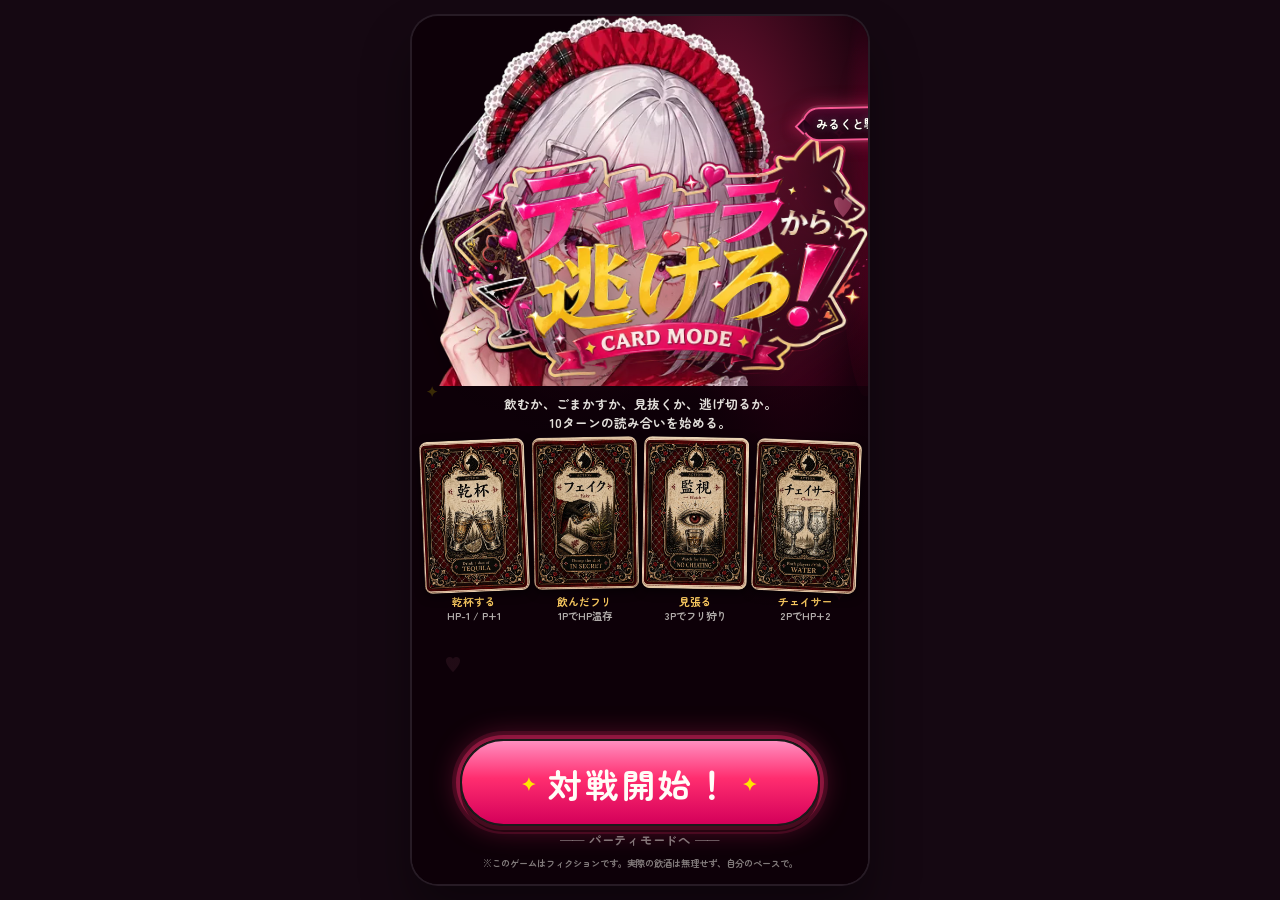
==== commit 5126c02b: "Polish card mode UX and assets" ====
--- a/card-mode.html
+++ b/card-mode.html
@@ -5,17 +5,17 @@
   <meta name="viewport" content="width=device-width, initial-scale=1.0, maximum-scale=1.0, user-scalable=no">
   <meta name="description" content="みるくと同時にカードを出して、飲むか、ごまかすか、見抜くか、逃げ切るか。10ターンの読み合いカードゲーム。">
   <meta property="og:type" content="website">
-  <meta property="og:url" content="https://judo-zz.github.io/tequila-escape/card-mode.html">
+  <meta property="og:url" content="https://nagopine.net/tequila-escape/card-mode.html">
   <meta property="og:title" content="テキーラから逃げろ！ CARD MODE">
   <meta property="og:description" content="飲むか、ごまかすか、見抜くか、逃げ切るか。10ターンの読み合いを始める。">
-  <meta property="og:image" content="https://judo-zz.github.io/tequila-escape/assets/title_logo_card_mode.png">
+  <meta property="og:image" content="https://nagopine.net/tequila-escape/assets/title_logo_card_mode.png">
   <meta name="twitter:card" content="summary_large_image">
   <meta name="twitter:title" content="テキーラから逃げろ！ CARD MODE">
   <meta name="twitter:description" content="飲むか、ごまかすか、見抜くか、逃げ切るか。10ターンの読み合いを始める。">
-  <meta name="twitter:image" content="https://judo-zz.github.io/tequila-escape/assets/title_logo_card_mode.png">
+  <meta name="twitter:image" content="https://nagopine.net/tequila-escape/assets/title_logo_card_mode.png">
   <title>カードモード — テキーラから逃げろ！</title>
-  <link rel="icon" href="assets/title_logo_card_mode_cutout.png" type="image/png">
-  <link rel="apple-touch-icon" href="assets/title_logo_card_mode.png">
+  <link rel="icon" href="assets/optimized/favicon.png" type="image/png">
+  <link rel="apple-touch-icon" href="assets/optimized/favicon.png">
   <link rel="preconnect" href="https://fonts.googleapis.com">
   <link rel="preconnect" href="https://fonts.gstatic.com" crossorigin>
   <link href="https://fonts.googleapis.com/css2?family=Bagel+Fat+One&family=Zen+Maru+Gothic:wght@700&display=swap" rel="stylesheet">
@@ -42,9 +42,11 @@
     <!-- hero row: character left + title right -->
     <div class="intro-hero">
       <img
-        src="assets/intro_milk_crop.png"
+        src="assets/optimized/intro_milk_crop.webp"
         alt=""
         class="intro-char"
+        decoding="async"
+        fetchpriority="high"
         aria-hidden="true">
 
       <div class="intro-hero-right">
@@ -53,9 +55,11 @@
         </div>
         <div class="intro-title-block">
           <img
-            src="assets/title_logo_card_mode_cutout.png"
+            src="assets/optimized/title_logo_card_mode_cutout.webp"
             alt="テキーラから逃げろ！ CARD MODE"
-            class="intro-title-logo">
+            class="intro-title-logo"
+            decoding="async"
+            fetchpriority="high">
           <div class="intro-title-fallback" aria-hidden="true">
             <p class="intro-sub">テキーラから</p>
             <h1 class="intro-title-main">逃げろ！</h1>
@@ -69,51 +73,40 @@
     <div class="intro-scroll">
 
       <p class="intro-copy">
-        みるくと同時にカードを出して、<br>
         飲むか、ごまかすか、見抜くか、逃げ切るか。<br>
         10ターンの読み合いを始める。
       </p>
 
       <div class="intro-preview">
         <figure class="preview-card-wrap">
-          <img src="assets/ware_nomu.PNG" alt="" class="preview-card-img" aria-hidden="true">
+          <img src="assets/optimized/ware_nomu.webp" alt="" class="preview-card-img" aria-hidden="true" loading="lazy" decoding="async">
           <figcaption class="preview-card-cap">
             <span class="preview-card-name">乾杯する</span>
-            <span class="preview-card-desc">酔いUP / 疑惑DOWN</span>
+            <span class="preview-card-desc">HP-1 / P+1</span>
           </figcaption>
         </figure>
         <figure class="preview-card-wrap">
-          <img src="assets/ware_fake.PNG" alt="" class="preview-card-img" aria-hidden="true">
+          <img src="assets/optimized/ware_fake.webp" alt="" class="preview-card-img" aria-hidden="true" loading="lazy" decoding="async">
           <figcaption class="preview-card-cap">
             <span class="preview-card-name">飲んだフリ</span>
-            <span class="preview-card-desc">ごまかして回避</span>
+            <span class="preview-card-desc">1PでHP温存</span>
           </figcaption>
         </figure>
         <figure class="preview-card-wrap">
-          <img src="assets/ware_kanshi.PNG" alt="" class="preview-card-img" aria-hidden="true">
+          <img src="assets/optimized/ware_kanshi.webp" alt="" class="preview-card-img" aria-hidden="true" loading="lazy" decoding="async">
           <figcaption class="preview-card-cap">
             <span class="preview-card-name">見張る</span>
-            <span class="preview-card-desc">フリを見抜く！</span>
+            <span class="preview-card-desc">3Pでフリ狩り</span>
           </figcaption>
         </figure>
         <figure class="preview-card-wrap">
-          <img src="assets/ware_tyeisa-.PNG" alt="" class="preview-card-img" aria-hidden="true">
+          <img src="assets/optimized/ware_tyeisa-.webp" alt="" class="preview-card-img" aria-hidden="true" loading="lazy" decoding="async">
           <figcaption class="preview-card-cap">
-            <span class="preview-card-name">逃げる</span>
-            <span class="preview-card-desc">酔いを回復</span>
+            <span class="preview-card-name">チェイサー</span>
+            <span class="preview-card-desc">2PでHP+2</span>
           </figcaption>
         </figure>
       </div>
-
-      <div class="intro-notes">
-        <span>♥ 酔いすぎず</span>
-        <span>♥ 疑われすぎず</span>
-        <span>♥ 空気を冷やさず</span>
-      </div>
-
-      <p class="intro-disclaimer">
-        ※このゲームはフィクションです。実際の飲酒は無理せず、自分のペースで。
-      </p>
 
     </div>
 
@@ -125,8 +118,26 @@
         <span class="btn-spark">✦</span>
       </button>
       <a href="party-mode.html" class="link-back">── パーティモードへ ──</a>
-    </div>
-
+      <p class="intro-disclaimer">
+        ※このゲームはフィクションです。実際の飲酒は無理せず、自分のペースで。
+      </p>
+    </div>
+
+  </div>
+
+  <div id="rule-help" class="rule-help" role="dialog" aria-modal="true" aria-labelledby="rule-help-title" hidden>
+    <div class="rule-help-card">
+      <p class="rule-help-kicker">はじめての読み合い</p>
+      <h2 id="rule-help-title" class="rule-help-title">4枚だけ覚えればOK</h2>
+      <ul class="rule-help-list">
+        <li><strong>乾杯</strong><span>HPを1払ってPを1作る</span></li>
+        <li><strong>フェイク</strong><span>1Pで飲まずに守る</span></li>
+        <li><strong>監視</strong><span>3Pで相手のフェイクを刺す</span></li>
+        <li><strong>チェイサー</strong><span>2PでHPを2回復</span></li>
+      </ul>
+      <p class="rule-help-note">みるくの予告を読んで、10ターン逃げ切る。</p>
+      <button id="rule-help-start" class="rule-help-start" type="button">わかった、始める</button>
+    </div>
   </div>
 
   <div id="game-screen" class="screen">
@@ -137,45 +148,9 @@
           <span class="hud-logo-text">CARD MODE</span>
         </div>
 
-        <div class="hud-stat">
-          <div class="hud-stat-top">
-            <span class="hud-stat-icon">🍸</span>
-            <span class="hud-stat-name">酔い</span>
-            <strong id="drunk-value" class="hud-stat-value">0</strong>
-          </div>
-          <div class="hud-bar"><div id="drunk-fill" class="gauge-fill drunk"></div></div>
-        </div>
-
-        <div class="hud-stat">
-          <div class="hud-stat-top">
-            <span class="hud-stat-icon">👀</span>
-            <span class="hud-stat-name">疑惑</span>
-            <strong id="sus-value" class="hud-stat-value">20</strong>
-          </div>
-          <div class="hud-bar"><div id="sus-fill" class="gauge-fill sus"></div></div>
-        </div>
-
-        <div class="hud-stat">
-          <div class="hud-stat-top">
-            <span class="hud-stat-icon">✨</span>
-            <span class="hud-stat-name">空気</span>
-            <strong id="tens-value" class="hud-stat-value">60</strong>
-          </div>
-          <div class="hud-bar"><div id="tens-fill" class="gauge-fill tens"></div></div>
-        </div>
-
-        <div class="hud-stat">
-          <div class="hud-stat-top">
-            <span class="hud-stat-icon">💗</span>
-            <span class="hud-stat-name">みるく</span>
-            <strong id="mood-value" class="hud-stat-value">0</strong>
-          </div>
-          <div class="hud-bar"><div id="mood-fill" class="gauge-fill mood"></div></div>
-        </div>
-
         <div class="hud-meta">
           <div class="hud-turnline">TURN <strong id="turn-display">1 / 10</strong></div>
-          <div id="act-badge" class="act-badge">ACT 1 / 探り合い</div>
+          <div id="act-badge" class="act-badge">探り合い</div>
           <button id="top-btn" class="top-btn" type="button" aria-label="トップに戻る">TOP</button>
         </div>
       </div>
@@ -191,6 +166,7 @@
             <div class="hint-copy">
               <div class="hint-observation"></div>
               <div class="hint-prediction"></div>
+              <div class="hint-trust"></div>
             </div>
           </div>
         </div>
@@ -203,8 +179,9 @@
             <img
               id="char-art"
               class="char-art"
-              src="assets/tuzyou.png"
+              src="assets/optimized/tuzyou.webp"
               alt=""
+              decoding="async"
               aria-hidden="true"
               onload="this.classList.add('loaded')"
               onerror="this.dataset.failed='1'">
@@ -237,7 +214,6 @@
                 <div class="flip-back"></div>
               </div>
             </div>
-            <div class="reveal-caption">あなた</div>
           </div>
 
           <div id="vs-label" class="vs-label">せーの！</div>
@@ -250,7 +226,6 @@
                 <div class="flip-back"></div>
               </div>
             </div>
-            <div class="reveal-caption">みるく</div>
           </div>
         </div>
 
@@ -259,48 +234,94 @@
     </main>
 
     <section id="hand" class="hand blocked">
+      <div class="resource-board" aria-label="ライフとポイント">
+        <div class="resource-side resource-player">
+          <span class="resource-owner">YOU</span>
+          <div class="hud-stat">
+            <div class="hud-stat-top">
+              <span class="hud-stat-icon">HP</span>
+              <span class="hud-stat-name">HP</span>
+              <strong id="drunk-value" class="hud-stat-value">5</strong>
+            </div>
+            <div class="hud-bar"><div id="drunk-fill" class="gauge-fill drunk"></div></div>
+          </div>
+          <div class="hud-stat">
+            <div class="hud-stat-top">
+              <span class="hud-stat-icon">P</span>
+              <span class="hud-stat-name">P</span>
+              <strong id="sus-value" class="hud-stat-value">0</strong>
+            </div>
+            <div class="hud-bar"><div id="sus-fill" class="gauge-fill sus"></div></div>
+          </div>
+        </div>
+
+        <div class="resource-side resource-milk">
+          <span class="resource-owner">MILK</span>
+          <div class="hud-stat">
+            <div class="hud-stat-top">
+              <span class="hud-stat-icon">HP</span>
+              <span class="hud-stat-name">HP</span>
+              <strong id="tens-value" class="hud-stat-value">5</strong>
+            </div>
+            <div class="hud-bar"><div id="tens-fill" class="gauge-fill tens"></div></div>
+          </div>
+          <div class="hud-stat">
+            <div class="hud-stat-top">
+              <span class="hud-stat-icon">P</span>
+              <span class="hud-stat-name">P</span>
+              <strong id="mood-value" class="hud-stat-value">0</strong>
+            </div>
+            <div class="hud-bar"><div id="mood-fill" class="gauge-fill mood"></div></div>
+          </div>
+        </div>
+      </div>
+
       <div class="hand-head">
         <div class="hand-copy">
           <span class="hand-title">あなたの手札</span>
-          <span class="hand-subtitle">1枚えらんで同時に出す</span>
+          <span id="hand-subtitle" class="hand-subtitle">1枚えらんで同時に出す</span>
         </div>
       </div>
 
       <div class="hand-grid">
-        <button class="card-slot" data-card="toast" aria-label="乾杯する 無限" disabled>
-          <img src="assets/ware_nomu.PNG" alt="" class="card-img-thumb" aria-hidden="true">
+        <button class="card-slot" data-card="toast" aria-label="乾杯する コスト0" disabled>
+          <img src="assets/optimized/ware_nomu.webp" alt="" class="card-img-thumb" aria-hidden="true" loading="lazy" decoding="async">
           <div class="card-text">
             <span class="card-label">乾杯する</span>
-            <span class="card-hint">疑惑↓ 酔い↑</span>
-          </div>
-          <span class="card-count">∞</span>
+            <span class="card-hint">HP-1 / P+1</span>
+          </div>
+          <span class="card-count">0P</span>
+          <span class="card-blocked-reason" aria-hidden="true"></span>
         </button>
 
-        <button class="card-slot" data-card="fake" aria-label="飲んだフリ 残り3枚" disabled>
-          <img src="assets/ware_fake.PNG" alt="" class="card-img-thumb" aria-hidden="true">
+        <button class="card-slot" data-card="fake" aria-label="飲んだフリ コスト1" disabled>
+          <img src="assets/optimized/ware_fake.webp" alt="" class="card-img-thumb" aria-hidden="true" loading="lazy" decoding="async">
           <div class="card-text">
             <span class="card-label">飲んだフリ</span>
-            <span class="card-hint">バレると大事故</span>
-          </div>
-          <span class="card-count">×3</span>
+            <span class="card-hint">1P / HP守る</span>
+          </div>
+          <span class="card-count">1P</span>
+          <span class="card-blocked-reason" aria-hidden="true"></span>
         </button>
 
-        <button class="card-slot" data-card="watch" aria-label="見張る 残り2枚" disabled>
-          <img src="assets/ware_kanshi.PNG" alt="" class="card-img-thumb" aria-hidden="true">
+        <button class="card-slot" data-card="watch" aria-label="見張る コスト3" disabled>
+          <img src="assets/optimized/ware_kanshi.webp" alt="" class="card-img-thumb" aria-hidden="true" loading="lazy" decoding="async">
           <div class="card-text">
             <span class="card-label">見張る</span>
-            <span class="card-hint">フリをカウンター</span>
-          </div>
-          <span class="card-count">×2</span>
+            <span class="card-hint">3P / フェイク狩り</span>
+          </div>
+          <span class="card-count">3P</span>
+          <span class="card-blocked-reason" aria-hidden="true"></span>
         </button>
 
-        <button class="card-slot" data-card="chaser" aria-label="チェイサー 残り2枚" disabled>
-          <img src="assets/ware_tyeisa-.PNG" alt="" class="card-img-thumb" aria-hidden="true">
+        <button class="card-slot" data-card="chaser" aria-label="チェイサー コスト2" disabled>
+          <img src="assets/optimized/ware_tyeisa-.webp" alt="" class="card-img-thumb" aria-hidden="true" loading="lazy" decoding="async">
           <div class="card-text">
             <span class="card-label">チェイサー</span>
-            <span class="card-hint">酔い↓ 場冷え注意</span>
-          </div>
-          <span class="card-count">×2</span>
+            <span class="card-hint">2P / HP+2</span>
+          </div>
+          <span class="card-count">2P</span>
+          <span class="card-blocked-reason" aria-hidden="true"></span>
         </button>
       </div>
     </section>
@@ -323,9 +344,9 @@
     <div id="bust-cutin" class="bust-cutin">
       <img id="bust-cutin-img" class="bust-cutin-img" alt="">
       <div class="bust-cutin-copy">
-        <span class="bust-cutin-kicker">即死級事故</span>
-        <strong class="bust-cutin-title">バレた……！</strong>
-        <span class="bust-cutin-line">グラスの沈黙まで見られている。</span>
+        <span class="bust-cutin-kicker">カウンター被弾</span>
+        <strong class="bust-cutin-title">大バレ！</strong>
+        <span class="bust-cutin-line">フェイクを読まれてHPが削れる。</span>
       </div>
     </div>
     <div id="act-banner" class="act-banner">
@@ -355,6 +376,7 @@
 
       <div class="result-tabs" role="tablist">
         <button class="tab-btn active" data-tab="objective" role="tab" aria-selected="true">事実</button>
+        <button class="tab-btn" data-tab="history" role="tab" aria-selected="false">履歴</button>
         <button class="tab-btn" data-tab="monologue" role="tab" aria-selected="false">モノローグ</button>
         <button class="tab-btn" data-tab="cast" role="tab" aria-selected="false">みるく視点</button>
       </div>
--- a/card-mode.css
+++ b/card-mode.css
@@ -16,14 +16,20 @@
   --plum: #120812;
   --wood: #7A4A28;
   --wood-deep: #3A2010;
-
-  --border-size: 3px;
-  --radius: 18px;
-  --radius-card: 20px;
+  --ink: #1A1216;
+  --paper: #FFF9ED;
+  --paper-warm: #F7E8CF;
+  --panel: #24111C;
+  --panel-deep: #13080F;
+  --line-soft: rgba(255, 247, 231, 0.16);
+
+  --border-size: 2px;
+  --radius: 14px;
+  --radius-card: 14px;
   --pill: 999px;
-  --shadow-sm: 2px 2px 0 var(--text);
-  --shadow-md: 3px 3px 0 var(--text);
-  --shadow-lg: 4px 4px 0 var(--text);
+  --shadow-sm: 0 2px 0 rgba(0, 0, 0, 0.68);
+  --shadow-md: 0 4px 0 rgba(0, 0, 0, 0.58);
+  --shadow-lg: 0 6px 0 rgba(0, 0, 0, 0.5);
   --ease: cubic-bezier(0.22, 1, 0.36, 1);
   --ease-bounce: cubic-bezier(0.22, 1.18, 0.36, 1);
 }
@@ -350,6 +356,7 @@
   flex: 1;
   min-height: 0;
   overflow-y: auto;
+  scrollbar-width: none;
   -webkit-overflow-scrolling: touch;
   position: relative;
   z-index: 1;
@@ -361,6 +368,10 @@
   background: linear-gradient(180deg, rgba(13,0,8,0.6) 0%, rgba(13,0,8,0.85) 20%);
 }
 
+.intro-scroll::-webkit-scrollbar {
+  display: none;
+}
+
 .intro-copy {
   text-align: center;
   line-height: 1.5;
@@ -419,31 +430,104 @@
   line-height: 1.3;
 }
 
-/* rules notes */
-.intro-notes {
-  display: flex;
-  flex-wrap: wrap;
-  justify-content: center;
-  gap: 5px;
-}
-
-.intro-notes span {
-  padding: 6px 13px;
-  border: 2px solid rgba(255, 45, 111, 0.65);
-  border-radius: var(--pill);
-  background: rgba(255, 45, 111, 0.2);
-  font-size: 0.72rem;
-  color: rgba(255, 200, 220, 0.95);
-  box-shadow: 0 0 8px rgba(255, 45, 111, 0.2);
-}
-
 .intro-disclaimer {
   max-width: 360px;
-  margin: 0;
+  margin: 1px 0 0;
   color: rgba(255, 253, 247, 0.48);
-  font-size: 0.64rem;
-  line-height: 1.55;
+  font-size: 0.58rem;
+  line-height: 1.45;
   text-align: center;
+}
+
+.rule-help {
+  position: fixed;
+  inset: 0;
+  z-index: 80;
+  display: grid;
+  place-items: center;
+  padding: 20px;
+  background:
+    radial-gradient(circle at 50% 20%, rgba(255, 45, 111, 0.18), transparent 42%),
+    rgba(13, 0, 8, 0.78);
+  backdrop-filter: blur(6px);
+}
+
+.rule-help[hidden] {
+  display: none;
+}
+
+.rule-help-card {
+  width: min(100%, 360px);
+  padding: 18px 18px 16px;
+  border: var(--border-size) solid var(--text);
+  border-radius: 22px;
+  background: var(--paper);
+  color: var(--ink);
+  box-shadow:
+    var(--shadow-lg),
+    0 0 0 7px rgba(255, 45, 111, 0.2),
+    0 16px 42px rgba(0, 0, 0, 0.55);
+  text-align: center;
+}
+
+.rule-help-kicker {
+  color: var(--pink-deep);
+  font-size: 0.68rem;
+  letter-spacing: 0.14em;
+}
+
+.rule-help-title {
+  margin-top: 3px;
+  font-size: 1.38rem;
+  line-height: 1.15;
+}
+
+.rule-help-list {
+  display: grid;
+  gap: 7px;
+  margin: 14px 0 12px;
+  list-style: none;
+  text-align: left;
+}
+
+.rule-help-list li {
+  display: grid;
+  grid-template-columns: 82px 1fr;
+  gap: 8px;
+  align-items: center;
+  padding: 8px 9px;
+  border: 1px solid rgba(26, 18, 22, 0.14);
+  border-radius: 10px;
+  background: rgba(255, 45, 111, 0.06);
+}
+
+.rule-help-list strong {
+  color: var(--pink-deep);
+  font-size: 0.82rem;
+}
+
+.rule-help-list span,
+.rule-help-note {
+  color: rgba(26, 18, 22, 0.72);
+  font-size: 0.72rem;
+  line-height: 1.45;
+}
+
+.rule-help-start {
+  width: 100%;
+  margin-top: 13px;
+  padding: 12px 14px 11px;
+  border: 2px solid var(--text);
+  border-radius: var(--pill);
+  background: linear-gradient(180deg, #FF6EA3, #FF2D6F);
+  color: var(--white);
+  font-size: 1rem;
+  box-shadow: var(--shadow-md);
+}
+
+.rule-help-start:active {
+  transform: translateY(2px);
+  box-shadow: var(--shadow-sm);
 }
 
 /* ── CTA — always pinned at bottom as flex child of #intro-screen ── */
@@ -524,14 +608,16 @@
 /* ── HUD ─────────────────────────────────────────────────── */
 
 .hud {
-  padding: 6px 10px 8px;
-  background: #1A0A16;
-  border-bottom: var(--border-size) solid var(--text);
+  padding: 8px 10px 7px;
+  background:
+    linear-gradient(90deg, rgba(255, 255, 255, 0.035) 0 1px, transparent 1px 12px),
+    #180A13;
+  border-bottom: 1px solid rgba(255, 247, 231, 0.12);
 }
 
 .hud-row {
   display: flex;
-  flex-wrap: wrap;
+  flex-wrap: nowrap;
   gap: 4px 6px;
   align-items: center;
 }
@@ -548,8 +634,8 @@
   align-items: center;
   gap: 3px;
   padding: 5px 6px 6px;
-  border-radius: 12px;
-  background: rgba(255, 255, 255, 0.07);
+  border-radius: 8px;
+  background: rgba(255, 247, 231, 0.075);
   color: var(--white);
   transition: background 0.2s var(--ease), box-shadow 0.2s var(--ease), transform 0.2s var(--ease);
 }
@@ -557,16 +643,29 @@
 .hud-stat-top {
   display: flex;
   align-items: center;
-  gap: 3px;
+  gap: 4px;
   line-height: 1;
 }
 
 .hud-stat-icon {
-  font-size: 0.85rem;
+  min-width: 18px;
+  padding: 2px 3px 1px;
+  border: 1px solid rgba(255, 247, 231, 0.28);
+  border-radius: 5px;
+  color: rgba(255, 247, 231, 0.82);
+  font-family: var(--font-en);
+  font-size: 0.48rem;
+  line-height: 1;
+  text-align: center;
 }
 
 .hud-stat-name {
   display: none;
+  max-width: 3.8em;
+  overflow: hidden;
+  color: rgba(255, 253, 247, 0.68);
+  font-size: 0.5rem;
+  white-space: nowrap;
 }
 
 .hud-stat-value {
@@ -576,23 +675,24 @@
 }
 
 .hud-bar {
-  width: 36px;
+  width: 100%;
+  min-width: 34px;
   height: 6px;
   overflow: hidden;
-  border-radius: var(--pill);
+  border-radius: 4px;
   background: rgba(255, 255, 255, 0.12);
 }
 
 .gauge-fill {
   height: 100%;
   width: 0;
-  border-radius: var(--pill);
+  border-radius: 4px;
   transition: width 0.35s var(--ease);
 }
 
 .hud-stat.is-danger {
-  background: rgba(255, 255, 255, 0.12);
-  box-shadow: inset 0 0 0 1px rgba(255, 255, 255, 0.16);
+  background: rgba(255, 247, 231, 0.11);
+  box-shadow: inset 0 0 0 1px rgba(255, 209, 79, 0.18);
 }
 
 .hud-stat.is-critical {
@@ -600,25 +700,25 @@
 }
 
 .gauge-fill.drunk {
-  background: linear-gradient(90deg, #FFB25C 0%, #FF6A00 100%);
+  background: #F04C75;
+  box-shadow: none;
 }
 
 .gauge-fill.sus {
-  background: linear-gradient(90deg, #FF5FA2 0%, #FFD1E3 100%);
-  box-shadow: 0 0 8px rgba(255, 95, 162, 0.44);
+  background: #D9A642;
+  box-shadow: none;
 }
 
 .gauge-fill.tens {
-  background: linear-gradient(90deg, #6BE4FF 0%, #2EC4FF 100%);
+  background: #D86892;
 }
 
 .gauge-fill.mood {
-  background: linear-gradient(90deg, #FFC1D7 0%, var(--pink) 100%);
+  background: #55AFC2;
 }
 
 .hud-meta {
   width: 100%;
-  order: -1;
   display: flex;
   flex-direction: row;
   justify-content: space-between;
@@ -628,15 +728,15 @@
 
 .top-btn {
   flex: 0 0 auto;
-  padding: 5px 10px 4px;
-  border: 2px solid rgba(255, 255, 255, 0.2);
-  border-radius: var(--pill);
-  background: rgba(255, 255, 255, 0.08);
-  color: rgba(255, 253, 247, 0.88);
+  padding: 5px 9px 4px;
+  border: 1px solid rgba(255, 247, 231, 0.22);
+  border-radius: 9px;
+  background: rgba(255, 247, 231, 0.07);
+  color: rgba(255, 253, 247, 0.82);
   font-family: var(--font-en);
   font-size: 0.58rem;
   letter-spacing: 0.08em;
-  box-shadow: inset 0 1px 0 rgba(255, 255, 255, 0.08);
+  box-shadow: none;
 }
 
 .top-btn:active {
@@ -657,20 +757,20 @@
 }
 
 .act-badge {
-  flex: 1 1 auto;
+  flex: 0 1 112px;
   min-width: 0;
-  padding: 5px 10px 4px;
-  border: 2px solid rgba(255, 255, 255, 0.18);
-  border-radius: var(--pill);
-  background: #FF2D6F;
-  color: var(--white);
-  font-size: 0.64rem;
+  padding: 4px 9px 3px;
+  border: 1px solid rgba(255, 247, 231, 0.18);
+  border-radius: 9px;
+  background: rgba(255, 247, 231, 0.065);
+  color: rgba(255, 253, 247, 0.84);
+  font-size: 0.56rem;
   text-align: center;
-  letter-spacing: 0.05em;
+  letter-spacing: 0.08em;
   white-space: nowrap;
   overflow: hidden;
   text-overflow: ellipsis;
-  box-shadow: var(--shadow-sm);
+  box-shadow: none;
 }
 
 .turn-history {
@@ -682,24 +782,20 @@
 }
 
 .turn-dot {
-  height: 7px;
-  border-radius: var(--pill);
-  background: rgba(255, 255, 255, 0.14);
-  box-shadow:
-    inset 0 0 0 1px rgba(255, 255, 255, 0.08),
-    0 0 8px rgba(255, 255, 255, 0.04);
+  height: 6px;
+  border-radius: 3px;
+  background: rgba(255, 247, 231, 0.13);
+  box-shadow: inset 0 0 0 1px rgba(255, 247, 231, 0.06);
 }
 
 .turn-dot.current {
-  background: linear-gradient(90deg, #FFFDF7, #FFD14F);
-  box-shadow:
-    0 0 0 1px rgba(255, 209, 79, 0.42),
-    0 0 14px rgba(255, 209, 79, 0.46);
-  animation: pulseGlow 0.9s ease-in-out infinite;
+  background: #F1D06F;
+  box-shadow: inset 0 0 0 1px rgba(26, 18, 22, 0.22);
+  animation: none;
 }
 
 .turn-dot.played {
-  box-shadow: 0 0 10px rgba(255, 45, 111, 0.22);
+  box-shadow: inset 0 0 0 1px rgba(26, 18, 22, 0.2);
 }
 
 .turn-dot.tone-bust { background: linear-gradient(90deg, #FF2644, #8A0016); }
@@ -716,7 +812,7 @@
   min-height: 0;
   padding: 10px 10px 0;
   display: grid;
-  grid-template-rows: minmax(0, 1.95fr) minmax(132px, 0.74fr);
+  grid-template-rows: minmax(0, 1.9fr) minmax(132px, 0.76fr);
   gap: 10px;
 }
 
@@ -730,10 +826,13 @@
   flex-direction: column;
   gap: 6px;
   padding: 8px 12px 6px;
-  border: var(--border-size) solid var(--text);
-  border-radius: 28px 28px 24px 24px;
-  background: #2A1322;
-  box-shadow: var(--shadow-lg);
+  border: 1px solid rgba(255, 247, 231, 0.13);
+  border-radius: 18px;
+  background:
+    linear-gradient(90deg, rgba(255, 247, 231, 0.025) 0 1px, transparent 1px 64px),
+    linear-gradient(180deg, rgba(255, 247, 231, 0.035), transparent 46%),
+    #29111F;
+  box-shadow: 0 8px 0 rgba(0, 0, 0, 0.28);
   overflow: hidden;
 }
 
@@ -741,7 +840,7 @@
   position: relative;
   z-index: 2;
   display: grid;
-  grid-template-columns: minmax(0, 1fr) minmax(138px, 158px);
+  grid-template-columns: minmax(0, 1fr) minmax(116px, 142px);
   gap: 8px;
   align-items: start;
 }
@@ -750,11 +849,11 @@
   position: relative;
   justify-self: stretch;
   padding: 10px 14px;
-  border: var(--border-size) solid var(--text);
-  border-radius: 20px;
-  background: #FFFDF7;
+  border: 2px solid var(--ink);
+  border-radius: 18px 18px 18px 8px;
+  background: var(--paper);
   color: var(--text);
-  box-shadow: var(--shadow-md);
+  box-shadow: 0 4px 0 rgba(0, 0, 0, 0.5);
   font-size: 0.86rem;
   line-height: 1.42;
   opacity: 0;
@@ -769,9 +868,9 @@
   bottom: -12px;
   width: 18px;
   height: 18px;
-  background: #FFFDF7;
-  border-right: var(--border-size) solid var(--text);
-  border-bottom: var(--border-size) solid var(--text);
+  background: var(--paper);
+  border-right: 2px solid var(--ink);
+  border-bottom: 2px solid var(--ink);
   transform: rotate(45deg);
 }
 
@@ -787,13 +886,13 @@
 .tell-hint {
   display: flex;
   align-items: center;
-  gap: 7px;
+  gap: 6px;
   min-width: 0;
-  padding: 9px 10px;
-  border: var(--border-size) solid var(--text);
-  border-radius: 18px;
-  background: #FFF6D7;
-  box-shadow: var(--shadow-md);
+  padding: 7px 8px;
+  border: 1px solid rgba(26, 18, 22, 0.82);
+  border-radius: 10px;
+  background: #F7E8C2;
+  box-shadow: 0 3px 0 rgba(0, 0, 0, 0.48);
 }
 
 .tell-hint[hidden] {
@@ -804,18 +903,16 @@
   display: inline-flex;
   align-items: center;
   justify-content: center;
-  width: 34px;
-  height: 34px;
-  border: 2px solid var(--text);
-  border-radius: 12px;
-  background:
-    radial-gradient(circle at 35% 28%, rgba(255, 255, 255, 0.82), transparent 34%),
-    linear-gradient(180deg, #22131D 0%, #090307 100%);
-  color: #FFD14F;
+  width: 28px;
+  height: 28px;
+  border: 1px solid rgba(26, 18, 22, 0.84);
+  border-radius: 7px;
+  background: #21151C;
+  color: #E2C267;
   font-family: var(--font-jp);
-  font-size: 0.9rem;
+  font-size: 0.82rem;
   line-height: 1;
-  box-shadow: inset 0 0 0 1px rgba(255, 209, 79, 0.18);
+  box-shadow: inset 0 0 0 1px rgba(255, 247, 231, 0.08);
   flex-shrink: 0;
 }
 
@@ -826,15 +923,27 @@
 }
 
 .hint-observation {
-  font-size: 0.7rem;
+  overflow: hidden;
+  font-size: 0.58rem;
   color: rgba(26, 26, 26, 0.62);
   line-height: 1.35;
+  text-overflow: ellipsis;
+  white-space: nowrap;
 }
 
 .hint-prediction {
-  font-size: 0.85rem;
+  font-size: 0.74rem;
   line-height: 1.25;
   color: var(--pink-deep);
+  white-space: nowrap;
+}
+
+.hint-trust {
+  overflow: hidden;
+  color: rgba(26, 18, 22, 0.48);
+  font-size: 0.5rem;
+  line-height: 1.15;
+  text-overflow: ellipsis;
   white-space: nowrap;
 }
 
@@ -867,20 +976,20 @@
   display: flex;
   align-items: flex-end;
   justify-content: center;
-  filter: drop-shadow(2px 4px 0 rgba(0, 0, 0, 0.4));
+  filter: drop-shadow(0 5px 0 rgba(0, 0, 0, 0.34));
 }
 
 /* Expression auras — single drop-shadow per face, flat */
 .character[data-face="doubt"] {
-  filter: drop-shadow(2px 4px 0 rgba(0, 0, 0, 0.4)) drop-shadow(0 0 14px rgba(140, 160, 255, 0.32));
+  filter: drop-shadow(0 5px 0 rgba(0, 0, 0, 0.34)) drop-shadow(0 0 10px rgba(140, 160, 255, 0.22));
 }
 
 .character[data-face="smile"] {
-  filter: drop-shadow(2px 4px 0 rgba(0, 0, 0, 0.4)) drop-shadow(0 0 14px rgba(255, 225, 80, 0.38));
+  filter: drop-shadow(0 5px 0 rgba(0, 0, 0, 0.34)) drop-shadow(0 0 10px rgba(255, 225, 80, 0.24));
 }
 
 .character[data-face="mood"] {
-  filter: drop-shadow(2px 4px 0 rgba(0, 0, 0, 0.4)) drop-shadow(0 0 16px rgba(255, 45, 111, 0.34));
+  filter: drop-shadow(0 5px 0 rgba(0, 0, 0, 0.34)) drop-shadow(0 0 10px rgba(255, 45, 111, 0.22));
 }
 
 .character[data-face="cold"] {
@@ -983,15 +1092,15 @@
 }
 
 .milk-caption {
-  display: inline-flex;
+  display: none;
   align-items: center;
   gap: 8px;
   margin-top: 4px;
-  padding: 7px 12px;
-  border: var(--border-size) solid var(--text);
-  border-radius: var(--pill);
-  background: linear-gradient(180deg, rgba(255, 249, 235, 0.96) 0%, rgba(255, 236, 198, 0.94) 100%);
-  box-shadow: var(--shadow-md);
+  padding: 5px 10px;
+  border: 1px solid rgba(26, 18, 22, 0.78);
+  border-radius: 9px;
+  background: rgba(255, 247, 231, 0.92);
+  box-shadow: 0 3px 0 rgba(0, 0, 0, 0.42);
 }
 
 .milk-name {
@@ -1017,12 +1126,14 @@
   justify-content: center;
   gap: 8px;
   padding: 11px 10px 10px;
-  border: var(--border-size) solid var(--text);
-  border-radius: 26px 26px 18px 18px;
-  background: var(--wood);
+  border: 1px solid rgba(26, 18, 22, 0.86);
+  border-radius: 16px 16px 12px 12px;
+  background:
+    linear-gradient(90deg, rgba(255, 247, 231, 0.035) 0 1px, transparent 1px 18px),
+    #80512E;
   box-shadow:
-    var(--shadow-lg),
-    inset 0 1px 0 rgba(255, 230, 176, 0.15),
+    0 6px 0 rgba(0, 0, 0, 0.38),
+    inset 0 1px 0 rgba(255, 230, 176, 0.1),
     inset 0 -2px 0 rgba(0, 0, 0, 0.3);
 }
 
@@ -1033,6 +1144,53 @@
 
 .table-chip {
   display: none;
+}
+
+.resource-board {
+  position: relative;
+  z-index: 2;
+  width: 100%;
+  display: grid;
+  grid-template-columns: minmax(0, 1fr) minmax(0, 1fr);
+  gap: 6px;
+}
+
+.resource-side {
+  min-width: 0;
+  display: grid;
+  grid-template-columns: auto minmax(0, 1fr) minmax(0, 1fr);
+  align-items: center;
+  gap: 4px;
+  padding: 3px 5px;
+  border: 1px solid rgba(255, 247, 231, 0.13);
+  border-radius: 9px;
+  background: rgba(16, 7, 12, 0.72);
+  box-shadow: none;
+}
+
+.resource-owner {
+  min-width: 2.2em;
+  color: rgba(255, 244, 220, 0.86);
+  font-family: var(--font-en);
+  font-size: 0.5rem;
+  letter-spacing: 0.06em;
+  line-height: 1;
+}
+
+.resource-side .hud-stat {
+  min-width: 0;
+  padding: 3px 5px 4px;
+  border-radius: 7px;
+  background: rgba(255, 247, 231, 0.08);
+}
+
+.resource-side .hud-stat-name {
+  max-width: none;
+  font-size: 0.54rem;
+}
+
+.resource-side .hud-stat-value {
+  font-size: 0.92rem;
 }
 
 .reveal-row {
@@ -1058,15 +1216,7 @@
   font-family: var(--font-en);
   font-size: 0.78rem;
   letter-spacing: 0.05em;
-  color: rgba(255, 244, 220, 0.86);
-}
-
-.reveal-caption {
-  font-size: 1.05rem;
-  letter-spacing: 0.04em;
-  color: rgba(255, 244, 220, 0.92);
-  text-align: center;
-  line-height: 1.2;
+  color: rgba(255, 244, 220, 0.76);
 }
 
 .flip-card {
@@ -1094,16 +1244,29 @@
   display: flex;
   align-items: center;
   justify-content: center;
-  border: var(--border-size) solid var(--text);
-  border-radius: var(--radius-card);
+  border: 1px solid rgba(26, 18, 22, 0.92);
+  border-radius: 9px;
   overflow: hidden;
   backface-visibility: hidden;
   -webkit-backface-visibility: hidden;
-  box-shadow: var(--shadow-md);
+  box-shadow: 0 4px 0 rgba(0, 0, 0, 0.62);
 }
 
 .flip-front {
-  background: linear-gradient(140deg, #FF6A9B 0%, var(--pink) 50%, #A40048 100%);
+  background:
+    radial-gradient(circle at 50% 50%, rgba(255, 247, 231, 0.08), transparent 32%),
+    repeating-linear-gradient(45deg, rgba(255, 247, 231, 0.045) 0 4px, transparent 4px 10px),
+    #7B163E;
+  background-position: center;
+  background-size: cover;
+}
+
+#card-player .flip-front {
+  background-image: url("assets/optimized/ware_ura.webp");
+}
+
+#card-milk .flip-front {
+  background-image: url("assets/optimized/aite_ura.webp");
 }
 
 .card-back-icon {
@@ -1111,13 +1274,14 @@
   z-index: 1;
   font-family: var(--font-en);
   font-size: clamp(2rem, 7vw, 2.8rem);
-  color: rgba(255, 248, 220, 0.94);
-  text-shadow: 2px 2px 0 rgba(26, 26, 26, 0.24);
+  color: rgba(255, 248, 220, 0.82);
+  opacity: 0;
+  text-shadow: none;
 }
 
 .flip-back {
   padding: 10px;
-  background: #FFFDF7;
+  background: #FBF2E5;
   transform: rotateY(180deg);
 }
 
@@ -1150,14 +1314,14 @@
 .vs-label {
   min-width: 68px;
   padding: 10px 8px 8px;
-  border: var(--border-size) solid var(--text);
-  border-radius: 18px;
-  background: #FFE382;
+  border: 2px solid var(--ink);
+  border-radius: 12px;
+  background: #EACB68;
   color: var(--text);
   font-family: var(--font-en);
   font-size: clamp(1.3rem, 5.5vw, 1.7rem);
   text-align: center;
-  box-shadow: var(--shadow-md);
+  box-shadow: 0 4px 0 rgba(0, 0, 0, 0.56);
 }
 
 .vs-label.reveal-hide {
@@ -1174,9 +1338,9 @@
   align-items: center;
   justify-content: center;
   padding: 7px 14px 6px;
-  border: 2px solid var(--text);
-  border-radius: var(--pill);
-  background: rgba(255, 253, 247, 0.95);
+  border: 1px solid rgba(26, 18, 22, 0.76);
+  border-radius: 8px;
+  background: rgba(255, 249, 237, 0.94);
   color: var(--text);
   font-size: 0.92rem;
   text-align: center;
@@ -1185,7 +1349,7 @@
   visibility: hidden;
   transform: translateY(4px);
   transition: opacity 0.18s var(--ease), transform 0.18s var(--ease), visibility 0.18s;
-  box-shadow: var(--shadow-sm);
+  box-shadow: 0 3px 0 rgba(0, 0, 0, 0.46);
 }
 
 .sfx-text.sfx-show {
@@ -1197,15 +1361,22 @@
 /* ── Hand ────────────────────────────────────────────────── */
 
 .hand {
-  padding: 8px 14px max(10px, env(safe-area-inset-bottom));
-  border-top: var(--border-size) solid var(--text);
-  background: #1A0A16;
+  padding: 6px 12px max(8px, env(safe-area-inset-bottom));
+  border-top: 1px solid rgba(255, 247, 231, 0.12);
+  background:
+    linear-gradient(90deg, rgba(255, 247, 231, 0.025) 0 1px, transparent 1px 20px),
+    #170711;
+}
+
+.hand .resource-board {
+  margin: 0 auto 5px;
+  max-width: 376px;
 }
 
 .hand-head {
   display: flex;
   justify-content: center;
-  margin-bottom: 8px;
+  margin-bottom: 6px;
 }
 
 .hand-copy {
@@ -1218,29 +1389,29 @@
 .hand-title {
   display: inline-flex;
   align-items: center;
-  padding: 3px 10px 2px;
-  border: 1.5px solid rgba(255, 45, 111, 0.64);
-  border-radius: var(--pill);
-  background: rgba(255, 45, 111, 0.12);
+  padding: 2px 9px 1px;
+  border: 1px solid rgba(255, 247, 231, 0.18);
+  border-radius: 8px;
+  background: rgba(255, 247, 231, 0.07);
   font-family: var(--font-en);
-  font-size: 0.86rem;
-  color: var(--white);
+  font-size: 0.78rem;
+  color: rgba(255, 247, 231, 0.92);
   letter-spacing: 0.05em;
-  text-shadow: 0 0 10px rgba(255, 45, 111, 0.38);
+  text-shadow: none;
 }
 
 .hand-subtitle {
-  font-size: 0.58rem;
+  font-size: 0.52rem;
   letter-spacing: 0.08em;
   color: rgba(255, 255, 255, 0.48);
 }
 
 .hand-grid {
-  width: min(100%, 370px);
+  width: min(100%, 360px);
   margin-inline: auto;
   display: grid;
   grid-template-columns: repeat(4, minmax(0, 1fr));
-  gap: 7px;
+  gap: 6px;
 }
 
 .card-slot {
@@ -1252,11 +1423,11 @@
   align-items: stretch;
   gap: 0;
   padding: 0;
-  border: 2px solid var(--text);
-  border-radius: 10px;
-  background: #FFFDF7;
+  border: 1px solid rgba(26, 18, 22, 0.88);
+  border-radius: 8px;
+  background: #FBF2E5;
   color: var(--text);
-  box-shadow: var(--shadow-sm);
+  box-shadow: 0 3px 0 rgba(0, 0, 0, 0.62);
   text-align: center;
   user-select: none;
   -webkit-tap-highlight-color: transparent;
@@ -1273,26 +1444,26 @@
   display: block;
   height: 5px;
   flex-shrink: 0;
-  background: linear-gradient(90deg, var(--slot-accent), var(--slot-accent-2));
-}
-
-.card-slot[data-card="toast"] { --slot-accent: #FF9A4D; --slot-accent-2: #FFE382; }
-.card-slot[data-card="fake"]  { --slot-accent: #FF5A9A; --slot-accent-2: #FFD1EA; }
-.card-slot[data-card="watch"] { --slot-accent: #2EC4FF; --slot-accent-2: #B9F2FF; }
-.card-slot[data-card="chaser"]{ --slot-accent: #67D5D1; --slot-accent-2: #C9FFF3; }
+  background: var(--slot-accent);
+}
+
+.card-slot[data-card="toast"] { --slot-accent: #C9833A; --slot-accent-2: #E6CA7B; }
+.card-slot[data-card="fake"]  { --slot-accent: #C9537B; --slot-accent-2: #E8B4CB; }
+.card-slot[data-card="watch"] { --slot-accent: #3D93AD; --slot-accent-2: #94C7D6; }
+.card-slot[data-card="chaser"]{ --slot-accent: #4EAAA1; --slot-accent-2: #A7D8D1; }
 
 .card-slot:not(:disabled) {
   cursor: pointer;
 }
 
 .card-slot:not(:disabled):active {
-  transform: translate(2px, 2px);
-  box-shadow: var(--shadow-sm);
+  transform: translateY(2px);
+  box-shadow: 0 1px 0 rgba(0, 0, 0, 0.68);
 }
 
 .card-img-thumb {
   width: 100%;
-  aspect-ratio: 10 / 13.25;
+  aspect-ratio: 10 / 12.45;
   object-fit: cover;
   display: block;
 }
@@ -1302,19 +1473,19 @@
   flex-direction: column;
   align-items: center;
   gap: 1px;
-  padding: 3px 3px 5px;
+  padding: 2px 3px 4px;
 }
 
 .card-label {
-  font-size: 0.6rem;
+  font-size: 0.58rem;
   font-weight: 700;
   line-height: 1.2;
 }
 
 .card-hint {
-  font-size: 0.46rem;
+  font-size: 0.43rem;
   line-height: 1.3;
-  color: rgba(26, 26, 26, 0.62);
+  color: rgba(26, 18, 22, 0.58);
 }
 
 .card-count {
@@ -1323,14 +1494,33 @@
   right: 4px;
   min-width: 22px;
   padding: 1px 4px;
-  border: 1.5px solid var(--text);
-  border-radius: var(--pill);
-  background: rgba(255, 255, 255, 0.9);
+  border: 1px solid rgba(26, 18, 22, 0.78);
+  border-radius: 7px;
+  background: rgba(255, 249, 237, 0.92);
   font-family: var(--font-en);
   font-size: 0.72rem;
   line-height: 1.2;
-  box-shadow: 1px 1px 0 rgba(0, 0, 0, 0.3);
+  box-shadow: 0 2px 0 rgba(0, 0, 0, 0.42);
   text-align: center;
+}
+
+.card-blocked-reason {
+  position: absolute;
+  top: 52%;
+  left: 50%;
+  z-index: 2;
+  min-width: 54px;
+  padding: 3px 9px 2px;
+  border: 1px solid rgba(132, 18, 24, 0.62);
+  border-radius: 7px;
+  background: rgba(255, 249, 237, 0.9);
+  color: rgba(132, 18, 24, 0.78);
+  font-size: 0.68rem;
+  letter-spacing: 0.08em;
+  line-height: 1.15;
+  opacity: 0;
+  pointer-events: none;
+  transform: translate(-50%, -50%) rotate(-11deg);
 }
 
 .card-slot.empty,
@@ -1339,39 +1529,27 @@
 }
 
 .hand.blocked .card-slot:not(:disabled) {
-  opacity: 0.58;
+  opacity: 0.52;
   pointer-events: none;
 }
 
 .card-slot.empty {
-  background: repeating-linear-gradient(
-    135deg,
-    #D5C9C5 0 9px,
-    #C3B7B2 9px 18px
-  );
-  opacity: 0.72;
-  box-shadow: var(--shadow-sm);
+  background: #CFC5BC;
+  opacity: 0.66;
+  box-shadow: 0 3px 0 rgba(0, 0, 0, 0.42);
 }
 
 .card-slot.empty::before {
-  background: linear-gradient(90deg, #8E8E8E, #C8C8C8);
-}
-
-.card-slot.empty::after {
-  content: "売切";
-  position: absolute;
-  inset: auto;
-  top: 52%;
-  left: 50%;
-  transform: translate(-50%, -50%) rotate(-11deg);
-  border: 2px solid rgba(174, 0, 0, 0.52);
-  border-radius: var(--pill);
-  padding: 3px 10px 2px;
-  background: rgba(255, 255, 255, 0.8);
-  color: rgba(174, 0, 0, 0.72);
-  font-size: 0.72rem;
-  letter-spacing: 0.08em;
-  z-index: 2;
+  background: #7C7370;
+}
+
+.card-slot.empty .card-blocked-reason {
+  opacity: 1;
+}
+
+.card-slot.blocked-full .card-blocked-reason {
+  border-color: rgba(31, 95, 110, 0.62);
+  color: rgba(31, 95, 110, 0.82);
 }
 
 .card-slot.empty .card-img-thumb,
@@ -1385,12 +1563,12 @@
 }
 
 .card-slot.last-one {
-  border-color: #D92D3A;
+  border-color: #A83842;
   background: #FFF4F5;
   box-shadow:
-    var(--shadow-md),
-    0 0 0 2px rgba(217, 45, 58, 0.3);
-  animation: lastOnePulse 1.2s ease-in-out infinite;
+    0 4px 0 rgba(0, 0, 0, 0.56),
+    0 0 0 1px rgba(168, 56, 66, 0.28);
+  animation: none;
 }
 
 .card-slot.last-one .card-count {
@@ -1629,7 +1807,7 @@
 
 .result-tabs {
   display: grid;
-  grid-template-columns: repeat(3, minmax(0, 1fr));
+  grid-template-columns: repeat(4, minmax(0, 1fr));
   gap: 6px;
 }
 
@@ -1712,6 +1890,56 @@
 .result-frame.bad-end .pov-monologue,
 .result-frame.bad-end .pov-cast {
   color: rgba(255, 228, 232, 0.88);
+}
+
+.history-line {
+  display: grid;
+  grid-template-columns: auto minmax(0, 1fr);
+  gap: 2px 8px;
+  padding: 7px 0;
+  border-bottom: 1px solid rgba(26, 18, 22, 0.12);
+}
+
+.history-line:last-child {
+  border-bottom: 0;
+}
+
+.history-line strong {
+  grid-row: 1 / span 3;
+  color: var(--pink-deep);
+  font-family: var(--font-en);
+  font-size: 0.74rem;
+  line-height: 1.3;
+}
+
+.history-line span {
+  min-width: 0;
+  line-height: 1.35;
+}
+
+.history-line small {
+  color: rgba(26, 18, 22, 0.52);
+  font-size: 0.68em;
+}
+
+.history-line em {
+  color: rgba(26, 18, 22, 0.58);
+  font-size: 0.72rem;
+  font-style: normal;
+  line-height: 1.35;
+}
+
+.result-frame.bad-end .history-line {
+  border-bottom-color: rgba(255, 255, 255, 0.12);
+}
+
+.result-frame.bad-end .history-line strong {
+  color: #FFC9D1;
+}
+
+.result-frame.bad-end .history-line small,
+.result-frame.bad-end .history-line em {
+  color: rgba(255, 228, 232, 0.62);
 }
 
 .result-actions {
@@ -1786,7 +2014,7 @@
 }
 
 #app.impact-pulse .impact-layer::before {
-  animation: impactStageDim 1.08s ease-out;
+  animation: impactStageDim 1.45s ease-out;
 }
 
 .impact-wash,
@@ -1821,22 +2049,6 @@
     linear-gradient(90deg, transparent 0 46%, rgba(210, 230, 255, 0.22) 48% 52%, transparent 54% 100%),
     radial-gradient(circle at 50% 35%, rgba(210, 230, 255, 0.12), transparent 55%);
   animation: susScan 1.1s ease-in-out infinite;
-}
-
-#app[data-danger="cold"] .danger-vignette {
-  opacity: 0.45;
-  background:
-    linear-gradient(180deg, rgba(190, 235, 255, 0.12), rgba(15, 36, 62, 0.36)),
-    repeating-linear-gradient(135deg, rgba(255,255,255,0.08) 0 1px, transparent 1px 12px);
-}
-
-#app[data-danger="mood"] .danger-vignette {
-  opacity: 0.3;
-  background:
-    radial-gradient(circle at 24% 28%, rgba(255, 70, 140, 0.22), transparent 18%),
-    radial-gradient(circle at 76% 42%, rgba(255, 200, 225, 0.18), transparent 16%),
-    radial-gradient(circle at 50% 12%, rgba(255, 45, 111, 0.16), transparent 34%);
-  animation: moodFloat 1.6s ease-in-out infinite;
 }
 
 .commit-card {
@@ -1943,7 +2155,7 @@
 }
 
 .reaction-burst.reaction-in {
-  animation: reactionPop 1.08s var(--ease-bounce);
+  animation: reactionPop 1.45s var(--ease-bounce);
 }
 
 .reaction-burst.face-bikkuri,
@@ -2002,7 +2214,7 @@
 }
 
 .match-cutin.cutin-in {
-  animation: cutinPunch 1.08s var(--ease-bounce);
+  animation: cutinPunch 1.45s var(--ease-bounce);
 }
 
 .bust-cutin {
@@ -2266,6 +2478,19 @@
   animation: toastFlash 0.68s ease-out;
 }
 
+#app[data-tone="fake"] .impact-wash {
+  animation: fakeFlash 0.68s ease-out;
+}
+
+#app[data-tone="watch"] .impact-wash,
+#app[data-tone="sus"] .impact-wash {
+  animation: watchFlash 0.68s ease-out;
+}
+
+#app[data-tone="chaser"] .impact-wash {
+  animation: chaserFlash 0.68s ease-out;
+}
+
 #app[data-tone="freeze"],
 #app[data-tone="cold"] {
   filter: saturate(0.88);
@@ -2462,6 +2687,22 @@
   30% { opacity: 0.74; background: radial-gradient(circle at 50% 50%, rgba(255, 225, 80, 0.54), transparent 58%); }
 }
 
+@keyframes fakeFlash {
+  0%, 100% { opacity: 0; }
+  28% { opacity: 0.58; background: radial-gradient(circle at 50% 48%, rgba(255, 95, 162, 0.34), transparent 52%); }
+  52% { opacity: 0.24; background: linear-gradient(90deg, transparent, rgba(255, 255, 255, 0.18), transparent); }
+}
+
+@keyframes watchFlash {
+  0%, 100% { opacity: 0; }
+  30% { opacity: 0.7; background: linear-gradient(90deg, transparent 0 42%, rgba(255, 255, 255, 0.46) 48% 52%, transparent 58% 100%); }
+}
+
+@keyframes chaserFlash {
+  0%, 100% { opacity: 0; }
+  34% { opacity: 0.64; background: radial-gradient(circle at 50% 52%, rgba(107, 228, 255, 0.4), transparent 56%); }
+}
+
 @keyframes coldFlash {
   0%, 100% { opacity: 0; }
   35% { opacity: 0.7; background: linear-gradient(180deg, rgba(210, 244, 255, 0.5), rgba(20, 58, 90, 0.2)); }
@@ -2486,11 +2727,6 @@
 @keyframes susScan {
   0%, 100% { transform: translateX(-12%); }
   50% { transform: translateX(12%); }
-}
-
-@keyframes moodFloat {
-  0%, 100% { transform: translateY(0); }
-  50% { transform: translateY(-5px); }
 }
 
 @keyframes hudCritical {
@@ -2574,7 +2810,7 @@
   }
 
   .milk-overlays {
-    grid-template-columns: minmax(0, 1fr) minmax(108px, 122px);
+    grid-template-columns: minmax(0, 1fr) minmax(96px, 112px);
     gap: 5px;
   }
 
@@ -2586,13 +2822,13 @@
 
   .tell-hint {
     gap: 5px;
-    padding: 7px 8px;
+    padding: 6px 7px;
   }
 
   .hint-icon {
-    width: 30px;
-    height: 30px;
-    font-size: 1rem;
+    width: 26px;
+    height: 26px;
+    font-size: 0.78rem;
   }
 
   .hint-observation {
@@ -2600,7 +2836,44 @@
   }
 
   .hint-prediction {
-    font-size: 0.7rem;
+    font-size: 0.68rem;
+  }
+
+  .resource-board {
+    gap: 4px;
+  }
+
+  .resource-side {
+    gap: 3px;
+    padding: 3px;
+  }
+
+  .resource-owner {
+    display: none;
+  }
+
+  .resource-side .hud-stat {
+    padding: 2px 4px 3px;
+  }
+
+  .hand {
+    padding-inline: 10px;
+  }
+
+  .hand .resource-board {
+    margin-bottom: 4px;
+  }
+
+  .hand-head {
+    margin-bottom: 4px;
+  }
+
+  .hand-subtitle {
+    display: none;
+  }
+
+  .card-img-thumb {
+    aspect-ratio: 10 / 11.2;
   }
 
   .character {
@@ -2629,8 +2902,7 @@
     gap: 4px;
   }
 
-  .reveal-owner,
-  .reveal-caption {
+  .reveal-owner {
     font-size: 0.68rem;
   }
 
@@ -2660,7 +2932,7 @@
   }
 
   .milk-overlays {
-    grid-template-columns: minmax(0, 1fr) 130px;
+    grid-template-columns: minmax(0, 1fr) 112px;
   }
 
   .tell-bubble {
@@ -2669,11 +2941,24 @@
   }
 
   .hint-observation {
-    font-size: 0.62rem;
+    font-size: 0.54rem;
   }
 
   .hint-prediction {
-    font-size: 0.78rem;
+    font-size: 0.68rem;
+  }
+
+  .resource-board {
+    gap: 4px;
+  }
+
+  .resource-side {
+    grid-template-columns: minmax(0, 1fr) minmax(0, 1fr);
+    gap: 4px;
+  }
+
+  .resource-owner {
+    display: none;
   }
 
   .flip-card {
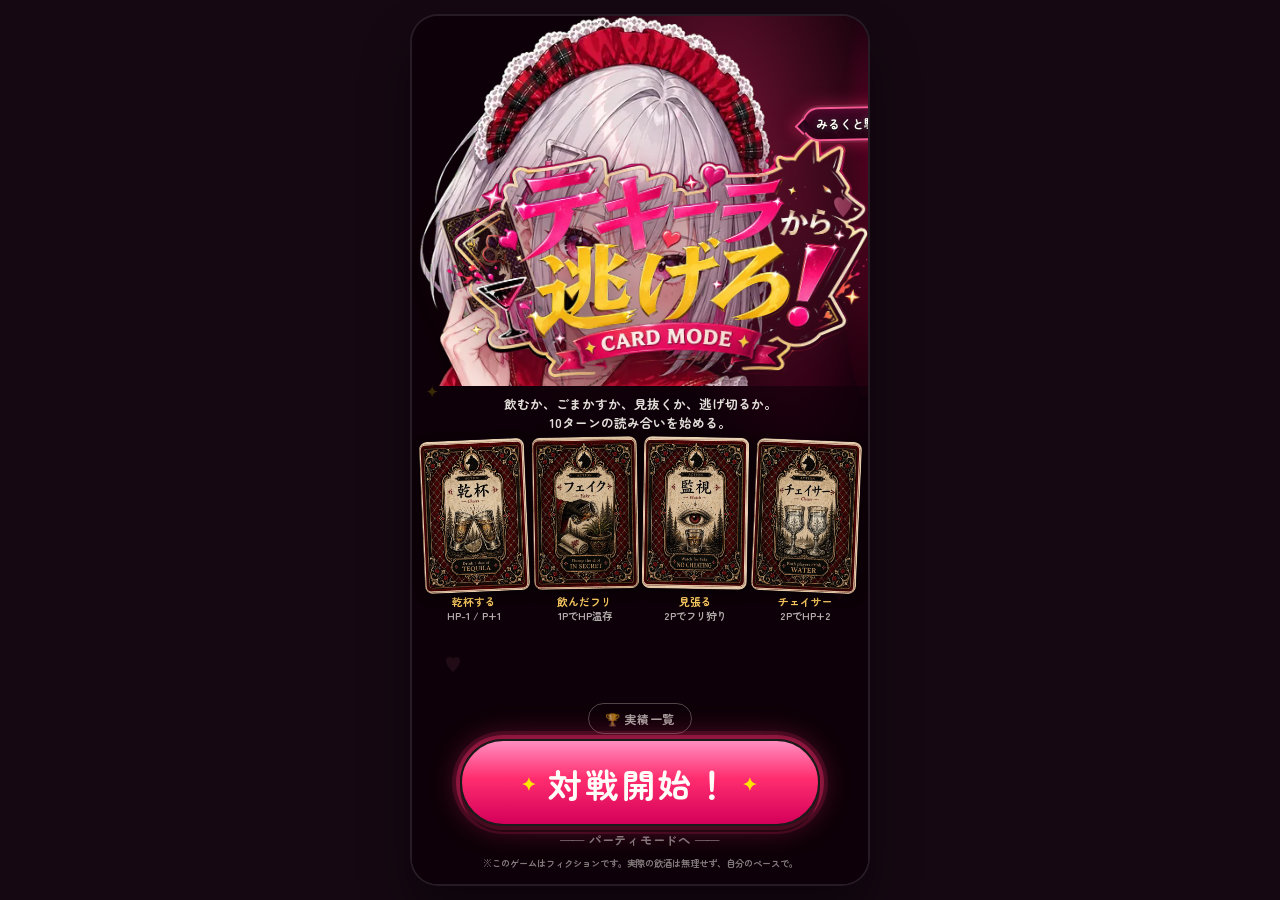
==== commit 9e657e05: "feat: game balance overhaul and UX improvements - Initial P set to 1 for both players: T1 now has re" ====
--- a/card-mode.html
+++ b/card-mode.html
@@ -96,7 +96,7 @@
           <img src="assets/optimized/ware_kanshi.webp" alt="" class="preview-card-img" aria-hidden="true" loading="lazy" decoding="async">
           <figcaption class="preview-card-cap">
             <span class="preview-card-name">見張る</span>
-            <span class="preview-card-desc">3Pでフリ狩り</span>
+            <span class="preview-card-desc">2Pでフリ狩り</span>
           </figcaption>
         </figure>
         <figure class="preview-card-wrap">
@@ -112,6 +112,7 @@
 
     <!-- CTA: always visible at screen bottom -->
     <div class="intro-cta">
+      <button id="ach-open-btn" class="ach-open-btn" type="button">🏆 実績一覧</button>
       <button id="start-btn" class="intro-start-btn">
         <span class="btn-spark">✦</span>
         対戦開始！
@@ -132,7 +133,7 @@
       <ul class="rule-help-list">
         <li><strong>乾杯</strong><span>HPを1払ってPを1作る</span></li>
         <li><strong>フェイク</strong><span>1Pで飲まずに守る</span></li>
-        <li><strong>監視</strong><span>3Pで相手のフェイクを刺す</span></li>
+        <li><strong>見張る</strong><span>2Pで相手のフェイクを刺す</span></li>
         <li><strong>チェイサー</strong><span>2PでHPを2回復</span></li>
       </ul>
       <p class="rule-help-note">みるくの予告を読んで、10ターン逃げ切る。</p>
@@ -155,6 +156,7 @@
         </div>
       </div>
       <div id="turn-history" class="turn-history" aria-label="ターン履歴"></div>
+      <div id="recent-history" class="recent-history" aria-label="直近の履歴" hidden></div>
     </header>
 
     <main class="stage">
@@ -192,6 +194,8 @@
             </div>
           </div>
 
+          <div id="expr-bubble" class="expr-bubble" aria-hidden="true"></div>
+
           <div class="milk-caption">
             <span class="milk-name">みるく</span>
             <span class="milk-seat">正面席</span>
@@ -304,13 +308,13 @@
           <span class="card-blocked-reason" aria-hidden="true"></span>
         </button>
 
-        <button class="card-slot" data-card="watch" aria-label="見張る コスト3" disabled>
+        <button class="card-slot" data-card="watch" aria-label="見張る コスト2" disabled>
           <img src="assets/optimized/ware_kanshi.webp" alt="" class="card-img-thumb" aria-hidden="true" loading="lazy" decoding="async">
           <div class="card-text">
             <span class="card-label">見張る</span>
-            <span class="card-hint">3P / フェイク狩り</span>
-          </div>
-          <span class="card-count">3P</span>
+            <span class="card-hint">2P / フェイク狩り</span>
+          </div>
+          <span class="card-count">2P</span>
           <span class="card-blocked-reason" aria-hidden="true"></span>
         </button>
 
@@ -392,6 +396,18 @@
 
   <div id="toast-msg" class="toast"></div>
 
+  <!-- Achievement modal -->
+  <div id="ach-modal" class="ach-modal" hidden>
+    <div class="ach-modal-card">
+      <div class="ach-modal-head">
+        <span class="ach-modal-title">🏆 実績一覧</span>
+        <button id="ach-close-btn" class="ach-close-btn" type="button" aria-label="閉じる">×</button>
+      </div>
+      <p class="ach-modal-sub">解除した実績は記録されます</p>
+      <div id="ach-list" class="ach-list"></div>
+    </div>
+  </div>
+
 </div>
 <script src="card-mode.js" defer></script>
 </body>
--- a/card-mode.css
+++ b/card-mode.css
@@ -585,8 +585,199 @@
   padding-bottom: 2px;
 }
 
+.ach-open-btn {
+  background: none;
+  border: 1px solid rgba(255, 247, 231, 0.28);
+  border-radius: var(--pill);
+  color: rgba(255, 253, 247, 0.64);
+  font-size: 0.76rem;
+  padding: 6px 16px 5px;
+  letter-spacing: 0.05em;
+  transition: color 0.18s var(--ease), border-color 0.18s var(--ease);
+}
+
+.ach-open-btn:active {
+  color: var(--white);
+  border-color: rgba(255, 247, 231, 0.6);
+}
+
 @media (prefers-reduced-motion: reduce) {
   .intro-start-btn { transition: none; }
+}
+
+/* ── Recent history strip ────────────────────────────────── */
+.recent-history {
+  display: flex;
+  flex-direction: column;
+  gap: 2px;
+  padding: 3px 10px 4px;
+  background: rgba(0, 0, 0, 0.28);
+  border-top: 1px solid rgba(255, 247, 231, 0.07);
+}
+
+.rh-row {
+  display: flex;
+  align-items: center;
+  gap: 6px;
+  font-size: 0.62rem;
+  line-height: 1.2;
+  color: rgba(255, 253, 247, 0.56);
+}
+
+.rh-turn {
+  font-family: var(--font-en);
+  font-size: 0.58rem;
+  color: rgba(255, 253, 247, 0.36);
+  min-width: 18px;
+}
+
+.rh-cards {
+  letter-spacing: 0.02em;
+}
+
+.rh-delta {
+  margin-left: auto;
+  font-size: 0.6rem;
+  font-family: var(--font-en);
+}
+
+.rh-bust  { color: #FF5F5F; }
+.rh-bad   { color: #FFAA55; }
+.rh-good  { color: #74E4A0; }
+.rh-neutral { color: rgba(255, 253, 247, 0.36); }
+
+/* ── Expression reaction bubble ─────────────────────────── */
+.expr-bubble {
+  position: absolute;
+  top: 6%;
+  right: 8%;
+  padding: 5px 10px 4px;
+  border-radius: var(--pill);
+  background: rgba(20, 5, 15, 0.88);
+  border: 1px solid rgba(255, 93, 154, 0.7);
+  color: var(--white);
+  font-size: 1rem;
+  font-weight: 700;
+  pointer-events: none;
+  opacity: 0;
+  transform: scale(0.7) translateY(4px);
+  transition: opacity 0.12s var(--ease), transform 0.12s var(--ease-bounce);
+  z-index: 10;
+}
+
+.expr-bubble.expr-show {
+  opacity: 1;
+  transform: scale(1) translateY(0);
+  animation: exprBubbleFade 1.1s var(--ease) forwards;
+}
+
+@keyframes exprBubbleFade {
+  0%   { opacity: 1; transform: scale(1) translateY(0); }
+  60%  { opacity: 1; transform: scale(1) translateY(0); }
+  100% { opacity: 0; transform: scale(0.9) translateY(-4px); }
+}
+
+/* ── Achievement modal ───────────────────────────────────── */
+.ach-modal {
+  position: absolute;
+  inset: 0;
+  background: rgba(10, 0, 6, 0.82);
+  display: flex;
+  align-items: flex-end;
+  justify-content: center;
+  z-index: 300;
+  padding-bottom: env(safe-area-inset-bottom, 0);
+}
+
+.ach-modal[hidden] { display: none; }
+
+.ach-modal-card {
+  width: 100%;
+  max-height: 78svh;
+  border-radius: 20px 20px 0 0;
+  background: #1C0C18;
+  border-top: 2px solid rgba(255, 45, 111, 0.5);
+  display: flex;
+  flex-direction: column;
+  overflow: hidden;
+}
+
+.ach-modal-head {
+  display: flex;
+  align-items: center;
+  justify-content: space-between;
+  padding: 14px 16px 10px;
+  border-bottom: 1px solid rgba(255, 247, 231, 0.1);
+}
+
+.ach-modal-title {
+  font-size: 1rem;
+  color: var(--white);
+}
+
+.ach-close-btn {
+  background: none;
+  border: none;
+  color: rgba(255, 253, 247, 0.55);
+  font-size: 1.4rem;
+  line-height: 1;
+  padding: 2px 6px;
+}
+
+.ach-modal-sub {
+  font-size: 0.7rem;
+  color: rgba(255, 253, 247, 0.42);
+  padding: 6px 16px 4px;
+}
+
+.ach-list {
+  overflow-y: auto;
+  flex: 1;
+  padding: 6px 12px 16px;
+  display: flex;
+  flex-direction: column;
+  gap: 6px;
+  scrollbar-width: none;
+}
+
+.ach-list::-webkit-scrollbar { display: none; }
+
+.ach-item {
+  padding: 10px 12px;
+  border-radius: 10px;
+  display: flex;
+  flex-direction: column;
+  gap: 2px;
+}
+
+.ach-unlocked {
+  background: rgba(255, 45, 111, 0.12);
+  border: 1px solid rgba(255, 45, 111, 0.3);
+}
+
+.ach-locked {
+  background: rgba(255, 255, 255, 0.04);
+  border: 1px solid rgba(255, 247, 231, 0.08);
+  opacity: 0.6;
+}
+
+.ach-name {
+  font-size: 0.82rem;
+  color: var(--white);
+}
+
+.ach-locked .ach-name {
+  color: rgba(255, 253, 247, 0.42);
+}
+
+.ach-desc {
+  font-size: 0.7rem;
+  color: rgba(255, 253, 247, 0.55);
+  font-weight: 400;
+}
+
+.ach-locked .ach-desc {
+  color: rgba(255, 253, 247, 0.3);
 }
 
 /* ── Game screen ─────────────────────────────────────────── */
@@ -1732,6 +1923,10 @@
   display: block;
 }
 
+.result-milk-art {
+  object-position: 50% 12%;
+}
+
 .result-achievements {
   display: grid;
   gap: 6px;
@@ -2159,7 +2354,8 @@
 }
 
 .reaction-burst.face-bikkuri,
-.reaction-burst.face-utagai {
+.reaction-burst.face-utagai,
+.reaction-burst.face-kibishi {
   right: auto;
   left: -6px;
   transform: translateX(-28px) scale(0.72) rotate(-4deg);
@@ -2625,7 +2821,8 @@
 }
 
 .reaction-burst.face-bikkuri.reaction-in,
-.reaction-burst.face-utagai.reaction-in {
+.reaction-burst.face-utagai.reaction-in,
+.reaction-burst.face-kibishi.reaction-in {
   animation-name: reactionPopLeft;
 }
 
@@ -2732,6 +2929,50 @@
 @keyframes hudCritical {
   0%, 100% { transform: translateY(0); box-shadow: inset 0 0 0 1px rgba(255, 255, 255, 0.18); }
   50% { transform: translateY(-1px); box-shadow: inset 0 0 0 1px rgba(255, 230, 0, 0.42), 0 0 12px rgba(255, 45, 111, 0.28); }
+}
+
+/* ── Critical gauge fill pulse ──────────────────────────── */
+.hud-stat.is-critical .gauge-fill {
+  animation: criticalFillPulse 0.78s ease-in-out infinite;
+}
+
+@keyframes criticalFillPulse {
+  0%, 100% { filter: brightness(1); }
+  50% { filter: brightness(1.8) saturate(1.8); }
+}
+
+/* ── Character expression bounce ────────────────────────── */
+.char-art.face-swap {
+  animation: charBounce 0.38s var(--ease-bounce);
+}
+
+@keyframes charBounce {
+  0%   { transform: scale(1)    translateY(0); }
+  40%  { transform: scale(1.08) translateY(-5px); }
+  70%  { transform: scale(0.97) translateY(1px); }
+  100% { transform: scale(1)    translateY(0); }
+}
+
+/* ── Watch card: moving scanline overlay ────────────────── */
+#app[data-commit="watch"]::after {
+  content: '';
+  position: absolute;
+  inset: 0;
+  background: repeating-linear-gradient(
+    0deg,
+    transparent 0px,
+    transparent 3px,
+    rgba(46, 196, 255, 0.055) 3px,
+    rgba(46, 196, 255, 0.055) 4px
+  );
+  pointer-events: none;
+  z-index: 5;
+  animation: watchScanMove 0.28s linear infinite;
+}
+
+@keyframes watchScanMove {
+  from { background-position-y: 0; }
+  to   { background-position-y: 8px; }
 }
 
 /* ── Hover (pointer devices only) ───────────────────────── */
@@ -3035,8 +3276,13 @@
   .table-area,
   .primary-btn,
   .secondary-btn,
-  .tab-btn {
+  .tab-btn,
+  .char-art {
     transition-duration: 0.01ms !important;
     animation: none !important;
   }
-}
+
+  #app[data-commit="watch"]::after {
+    animation: none;
+  }
+}
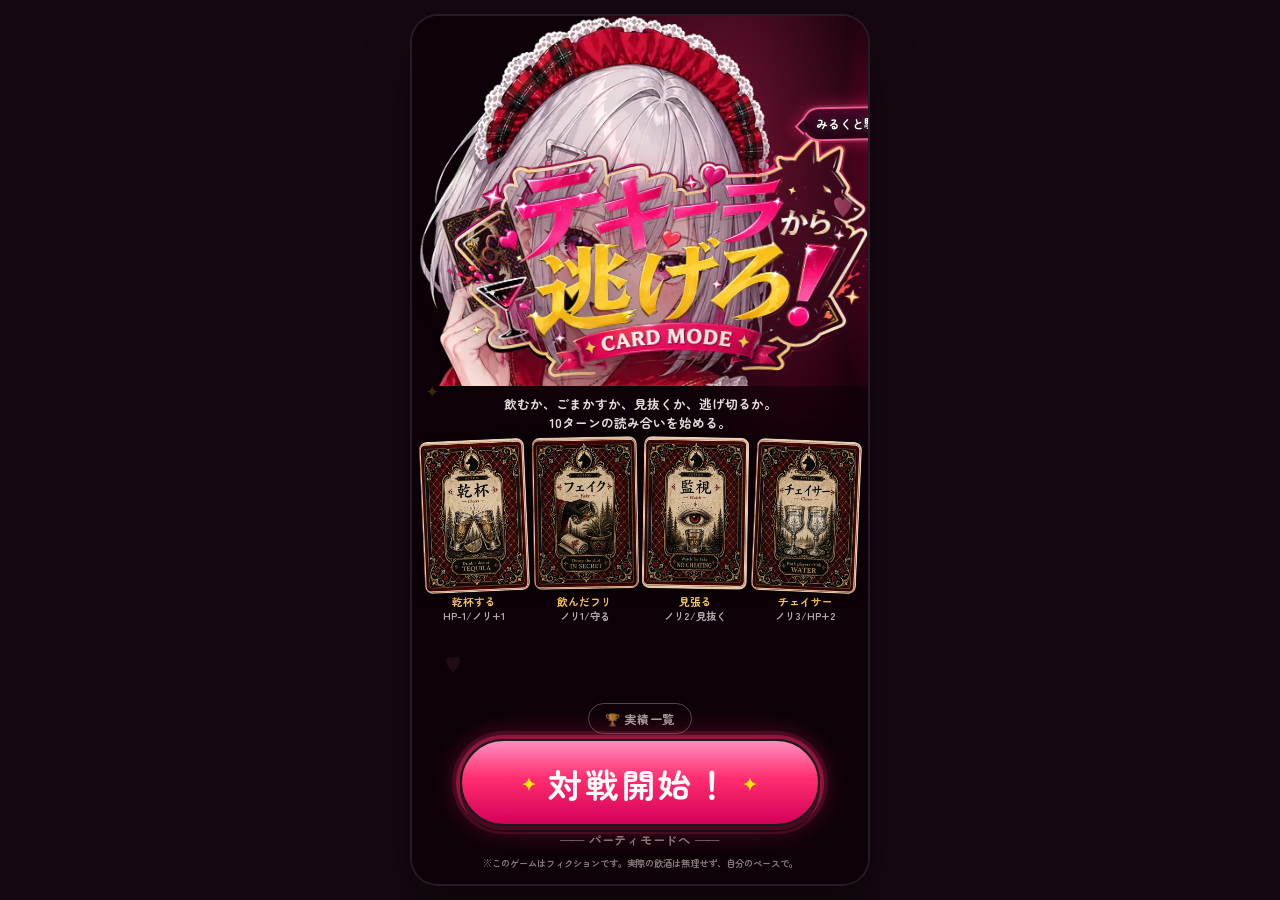
==== commit b8fe5140: "Polish card and party modes" ====
--- a/card-mode.html
+++ b/card-mode.html
@@ -82,28 +82,28 @@
           <img src="assets/optimized/ware_nomu.webp" alt="" class="preview-card-img" aria-hidden="true" loading="lazy" decoding="async">
           <figcaption class="preview-card-cap">
             <span class="preview-card-name">乾杯する</span>
-            <span class="preview-card-desc">HP-1 / P+1</span>
+            <span class="preview-card-desc">HP-1/ノリ+1</span>
           </figcaption>
         </figure>
         <figure class="preview-card-wrap">
           <img src="assets/optimized/ware_fake.webp" alt="" class="preview-card-img" aria-hidden="true" loading="lazy" decoding="async">
           <figcaption class="preview-card-cap">
             <span class="preview-card-name">飲んだフリ</span>
-            <span class="preview-card-desc">1PでHP温存</span>
+            <span class="preview-card-desc">ノリ1/守る</span>
           </figcaption>
         </figure>
         <figure class="preview-card-wrap">
           <img src="assets/optimized/ware_kanshi.webp" alt="" class="preview-card-img" aria-hidden="true" loading="lazy" decoding="async">
           <figcaption class="preview-card-cap">
             <span class="preview-card-name">見張る</span>
-            <span class="preview-card-desc">2Pでフリ狩り</span>
+            <span class="preview-card-desc">ノリ2/見抜く</span>
           </figcaption>
         </figure>
         <figure class="preview-card-wrap">
           <img src="assets/optimized/ware_tyeisa-.webp" alt="" class="preview-card-img" aria-hidden="true" loading="lazy" decoding="async">
           <figcaption class="preview-card-cap">
             <span class="preview-card-name">チェイサー</span>
-            <span class="preview-card-desc">2PでHP+2</span>
+            <span class="preview-card-desc">ノリ3/HP+2</span>
           </figcaption>
         </figure>
       </div>
@@ -131,12 +131,13 @@
       <p class="rule-help-kicker">はじめての読み合い</p>
       <h2 id="rule-help-title" class="rule-help-title">4枚だけ覚えればOK</h2>
       <ul class="rule-help-list">
-        <li><strong>乾杯</strong><span>HPを1払ってPを1作る</span></li>
-        <li><strong>フェイク</strong><span>1Pで飲まずに守る</span></li>
-        <li><strong>見張る</strong><span>2Pで相手のフェイクを刺す</span></li>
-        <li><strong>チェイサー</strong><span>2PでHPを2回復</span></li>
+        <li><strong>乾杯</strong><span>HPを1払ってノリを1作る</span></li>
+        <li><strong>フェイク</strong><span>ノリ1で飲まずに守る</span></li>
+        <li><strong>見張る</strong><span>ノリ2で相手のフェイクを刺す</span></li>
+        <li><strong>チェイサー</strong><span>ノリ3でHPを2回復</span></li>
+        <li><strong>場の空気</strong><span>毎ターン効果が変わる</span></li>
       </ul>
-      <p class="rule-help-note">みるくの予告を読んで、10ターン逃げ切る。</p>
+      <p class="rule-help-note">疑惑を溜めすぎず、テンションを切るタイミングを読む。</p>
       <button id="rule-help-start" class="rule-help-start" type="button">わかった、始める</button>
     </div>
   </div>
@@ -170,6 +171,11 @@
               <div class="hint-prediction"></div>
               <div class="hint-trust"></div>
             </div>
+          </div>
+          <div id="field-event" class="field-event" hidden>
+            <span id="field-event-kicker" class="field-event-kicker">場の空気</span>
+            <strong id="field-event-title" class="field-event-title"></strong>
+            <span id="field-event-copy" class="field-event-copy"></span>
           </div>
         </div>
 
@@ -187,6 +193,13 @@
               aria-hidden="true"
               onload="this.classList.add('loaded')"
               onerror="this.dataset.failed='1'">
+            <img
+              id="char-art-next"
+              class="char-art char-art-next"
+              alt=""
+              decoding="async"
+              aria-hidden="true"
+              hidden>
             <div class="char-fallback" aria-hidden="true">
               <span class="face-eye left"></span>
               <span class="face-eye right"></span>
@@ -238,7 +251,13 @@
     </main>
 
     <section id="hand" class="hand blocked">
-      <div class="resource-board" aria-label="ライフとポイント">
+      <div class="mind-strip" aria-label="読み合い状態">
+        <span id="suspicion-chip" class="mind-chip mind-suspicion">疑惑 0</span>
+        <span id="tension-chip" class="mind-chip mind-tension">テンション 0</span>
+        <span id="milk-mode-chip" class="mind-chip mind-mode">みるく 通常</span>
+      </div>
+
+      <div class="resource-board" aria-label="ライフとノリ">
         <div class="resource-side resource-player">
           <span class="resource-owner">YOU</span>
           <div class="hud-stat">
@@ -251,8 +270,8 @@
           </div>
           <div class="hud-stat">
             <div class="hud-stat-top">
-              <span class="hud-stat-icon">P</span>
-              <span class="hud-stat-name">P</span>
+              <span class="hud-stat-icon">ノ</span>
+              <span class="hud-stat-name">ノリ</span>
               <strong id="sus-value" class="hud-stat-value">0</strong>
             </div>
             <div class="hud-bar"><div id="sus-fill" class="gauge-fill sus"></div></div>
@@ -271,8 +290,8 @@
           </div>
           <div class="hud-stat">
             <div class="hud-stat-top">
-              <span class="hud-stat-icon">P</span>
-              <span class="hud-stat-name">P</span>
+              <span class="hud-stat-icon">ノ</span>
+              <span class="hud-stat-name">ノリ</span>
               <strong id="mood-value" class="hud-stat-value">0</strong>
             </div>
             <div class="hud-bar"><div id="mood-fill" class="gauge-fill mood"></div></div>
@@ -285,6 +304,7 @@
           <span class="hand-title">あなたの手札</span>
           <span id="hand-subtitle" class="hand-subtitle">1枚えらんで同時に出す</span>
         </div>
+        <button id="limit-btn" class="limit-btn" type="button" hidden>限界コール</button>
       </div>
 
       <div class="hand-grid">
@@ -292,39 +312,39 @@
           <img src="assets/optimized/ware_nomu.webp" alt="" class="card-img-thumb" aria-hidden="true" loading="lazy" decoding="async">
           <div class="card-text">
             <span class="card-label">乾杯する</span>
-            <span class="card-hint">HP-1 / P+1</span>
-          </div>
-          <span class="card-count">0P</span>
+            <span class="card-hint">HP-1/ノリ+1</span>
+          </div>
+          <span class="card-count">FREE</span>
           <span class="card-blocked-reason" aria-hidden="true"></span>
         </button>
 
-        <button class="card-slot" data-card="fake" aria-label="飲んだフリ コスト1" disabled>
+        <button class="card-slot" data-card="fake" aria-label="飲んだフリ コスト1ノリ" disabled>
           <img src="assets/optimized/ware_fake.webp" alt="" class="card-img-thumb" aria-hidden="true" loading="lazy" decoding="async">
           <div class="card-text">
             <span class="card-label">飲んだフリ</span>
-            <span class="card-hint">1P / HP守る</span>
-          </div>
-          <span class="card-count">1P</span>
+            <span class="card-hint">ノリ1/守る</span>
+          </div>
+          <span class="card-count">ノリ1</span>
           <span class="card-blocked-reason" aria-hidden="true"></span>
         </button>
 
-        <button class="card-slot" data-card="watch" aria-label="見張る コスト2" disabled>
+        <button class="card-slot" data-card="watch" aria-label="見張る コスト2ノリ" disabled>
           <img src="assets/optimized/ware_kanshi.webp" alt="" class="card-img-thumb" aria-hidden="true" loading="lazy" decoding="async">
           <div class="card-text">
             <span class="card-label">見張る</span>
-            <span class="card-hint">2P / フェイク狩り</span>
-          </div>
-          <span class="card-count">2P</span>
+            <span class="card-hint">ノリ2/見抜く</span>
+          </div>
+          <span class="card-count">ノリ2</span>
           <span class="card-blocked-reason" aria-hidden="true"></span>
         </button>
 
-        <button class="card-slot" data-card="chaser" aria-label="チェイサー コスト2" disabled>
+        <button class="card-slot" data-card="chaser" aria-label="チェイサー コスト3ノリ" disabled>
           <img src="assets/optimized/ware_tyeisa-.webp" alt="" class="card-img-thumb" aria-hidden="true" loading="lazy" decoding="async">
           <div class="card-text">
             <span class="card-label">チェイサー</span>
-            <span class="card-hint">2P / HP+2</span>
-          </div>
-          <span class="card-count">2P</span>
+            <span class="card-hint">ノリ3/HP+2</span>
+          </div>
+          <span class="card-count">ノリ3</span>
           <span class="card-blocked-reason" aria-hidden="true"></span>
         </button>
       </div>
@@ -353,13 +373,6 @@
         <span class="bust-cutin-line">フェイクを読まれてHPが削れる。</span>
       </div>
     </div>
-    <div id="act-banner" class="act-banner">
-      <div class="act-banner-card">
-        <span id="act-banner-kicker" class="act-banner-kicker"></span>
-        <strong id="act-banner-title" class="act-banner-title"></strong>
-        <span id="act-banner-copy" class="act-banner-copy"></span>
-      </div>
-    </div>
     <div class="danger-vignette"></div>
   </div>
 
@@ -379,10 +392,8 @@
       <div id="result-achievements" class="result-achievements" aria-live="polite"></div>
 
       <div class="result-tabs" role="tablist">
-        <button class="tab-btn active" data-tab="objective" role="tab" aria-selected="true">事実</button>
-        <button class="tab-btn" data-tab="history" role="tab" aria-selected="false">履歴</button>
-        <button class="tab-btn" data-tab="monologue" role="tab" aria-selected="false">モノローグ</button>
-        <button class="tab-btn" data-tab="cast" role="tab" aria-selected="false">みるく視点</button>
+        <button class="tab-btn active" data-tab="milk" role="tab" aria-selected="true">みるくの今夜</button>
+        <button class="tab-btn" data-tab="record" role="tab" aria-selected="false">今夜の記録</button>
       </div>
 
       <div id="result-pov" class="result-pov" role="tabpanel" aria-live="polite"></div>
--- a/card-mode.css
+++ b/card-mode.css
@@ -1003,7 +1003,7 @@
   min-height: 0;
   padding: 10px 10px 0;
   display: grid;
-  grid-template-rows: minmax(0, 1.9fr) minmax(132px, 0.76fr);
+  grid-template-rows: minmax(0, 2.15fr) minmax(124px, 0.66fr);
   gap: 10px;
 }
 
@@ -1031,21 +1031,26 @@
   position: relative;
   z-index: 2;
   display: grid;
-  grid-template-columns: minmax(0, 1fr) minmax(116px, 142px);
-  gap: 8px;
+  grid-template-columns: minmax(0, 1fr) minmax(104px, 132px);
+  grid-template-areas:
+    "bubble hint"
+    "field field";
+  gap: 6px;
   align-items: start;
+  pointer-events: none;
 }
 
 .tell-bubble {
+  grid-area: bubble;
   position: relative;
   justify-self: stretch;
-  padding: 10px 14px;
+  padding: 9px 13px;
   border: 2px solid var(--ink);
   border-radius: 18px 18px 18px 8px;
   background: var(--paper);
   color: var(--text);
-  box-shadow: 0 4px 0 rgba(0, 0, 0, 0.5);
-  font-size: 0.86rem;
+  box-shadow: 0 3px 0 rgba(0, 0, 0, 0.48);
+  font-size: 0.82rem;
   line-height: 1.42;
   opacity: 0;
   transform: translateY(4px);
@@ -1075,15 +1080,19 @@
 }
 
 .tell-hint {
+  grid-area: hint;
   display: flex;
   align-items: center;
   gap: 6px;
   min-width: 0;
   padding: 7px 8px;
-  border: 1px solid rgba(26, 18, 22, 0.82);
+  border: 1px solid rgba(255, 247, 231, 0.14);
   border-radius: 10px;
-  background: #F7E8C2;
-  box-shadow: 0 3px 0 rgba(0, 0, 0, 0.48);
+  background: rgba(18, 8, 13, 0.72);
+  box-shadow:
+    inset 0 0 0 1px rgba(255, 247, 231, 0.035),
+    0 3px 0 rgba(0, 0, 0, 0.36);
+  backdrop-filter: blur(5px);
 }
 
 .tell-hint[hidden] {
@@ -1096,10 +1105,10 @@
   justify-content: center;
   width: 28px;
   height: 28px;
-  border: 1px solid rgba(26, 18, 22, 0.84);
+  border: 1px solid rgba(255, 247, 231, 0.22);
   border-radius: 7px;
-  background: #21151C;
-  color: #E2C267;
+  background: rgba(255, 247, 231, 0.08);
+  color: #E5C76A;
   font-family: var(--font-jp);
   font-size: 0.82rem;
   line-height: 1;
@@ -1116,7 +1125,7 @@
 .hint-observation {
   overflow: hidden;
   font-size: 0.58rem;
-  color: rgba(26, 26, 26, 0.62);
+  color: rgba(255, 247, 231, 0.52);
   line-height: 1.35;
   text-overflow: ellipsis;
   white-space: nowrap;
@@ -1125,17 +1134,80 @@
 .hint-prediction {
   font-size: 0.74rem;
   line-height: 1.25;
-  color: var(--pink-deep);
+  color: #FF8CB3;
   white-space: nowrap;
 }
 
 .hint-trust {
   overflow: hidden;
-  color: rgba(26, 18, 22, 0.48);
+  color: rgba(255, 247, 231, 0.38);
   font-size: 0.5rem;
   line-height: 1.15;
   text-overflow: ellipsis;
   white-space: nowrap;
+}
+
+.field-event {
+  grid-area: field;
+  justify-self: start;
+  align-self: start;
+  min-width: 0;
+  width: min(64%, 230px);
+  display: grid;
+  grid-template-columns: auto minmax(0, 1fr);
+  gap: 1px 7px;
+  align-items: center;
+  padding: 5px 7px;
+  border: 1px solid rgba(255, 247, 231, 0.11);
+  border-radius: 9px;
+  background: rgba(12, 5, 9, 0.54);
+  color: rgba(255, 247, 231, 0.76);
+  box-shadow: inset 0 0 0 1px rgba(255, 247, 231, 0.035);
+  backdrop-filter: blur(4px);
+}
+
+.field-event[hidden] {
+  display: none;
+}
+
+.field-event-kicker {
+  grid-row: span 2;
+  padding: 3px 5px 2px;
+  border-radius: 6px;
+  background: rgba(255, 247, 231, 0.07);
+  color: rgba(255, 247, 231, 0.5);
+  font-size: 0.46rem;
+  letter-spacing: 0.08em;
+  line-height: 1;
+  white-space: nowrap;
+}
+
+.field-event-title {
+  min-width: 0;
+  overflow: hidden;
+  color: #EED68D;
+  font-size: 0.6rem;
+  line-height: 1.1;
+  white-space: nowrap;
+  text-overflow: ellipsis;
+}
+
+.field-event-copy {
+  min-width: 0;
+  overflow: hidden;
+  color: rgba(255, 247, 231, 0.48);
+  font-size: 0.5rem;
+  line-height: 1.15;
+  white-space: nowrap;
+  text-overflow: ellipsis;
+}
+
+.field-event[data-tone="cool"] .field-event-title { color: #9EEAF2; }
+.field-event[data-tone="pink"] .field-event-title { color: #F0A2BD; }
+.field-event[data-tone="sharp"] .field-event-title { color: #F08D9A; }
+.field-event[data-tone="last"] {
+  border-color: rgba(255, 209, 79, 0.42);
+  background: rgba(74, 25, 18, 0.72);
 }
 
 /* milk-ambient: element kept in HTML but decorations removed */
@@ -1162,12 +1234,47 @@
 
 .character {
   position: relative;
-  width: clamp(190px, 62vw, 265px);
+  --milk-pop: 1;
+  width: clamp(218px, 70vw, 316px);
   aspect-ratio: 1 / 1;
   display: flex;
   align-items: flex-end;
   justify-content: center;
+  transform-origin: 50% 78%;
+  transform: scale(var(--milk-pop));
   filter: drop-shadow(0 5px 0 rgba(0, 0, 0, 0.34));
+}
+
+#app[data-milk-mode="doubt"] .character,
+#app[data-milk-mode="pressure"] .character,
+#app[data-milk-mode="last"] .character {
+  --milk-pop: 1.025;
+}
+
+#app[data-fsm="TELL_PHASE"] .character,
+#app[data-milk-mode="warm"] .character,
+#app[data-milk-mode="doubt"] .character,
+#app[data-milk-mode="pressure"] .character,
+#app[data-milk-mode="last"] .character {
+  animation: milkBreath 7.2s ease-in-out infinite;
+}
+
+#app[data-milk-mode="warm"] .milk-stage {
+  background:
+    linear-gradient(90deg, rgba(255, 247, 231, 0.025) 0 1px, transparent 1px 64px),
+    linear-gradient(180deg, rgba(255, 89, 142, 0.09), transparent 52%),
+    #2D1022;
+}
+
+#app[data-milk-mode="doubt"] .milk-stage,
+#app[data-milk-mode="pressure"] .milk-stage {
+  box-shadow:
+    0 8px 0 rgba(0, 0, 0, 0.28),
+    inset 0 0 0 1px rgba(255, 209, 79, 0.12);
+}
+
+#app[data-milk-mode="salt"] .milk-stage {
+  filter: saturate(0.86);
 }
 
 /* Expression auras — single drop-shadow per face, flat */
@@ -1188,16 +1295,36 @@
 }
 
 .char-art {
+  position: absolute;
+  inset: 0;
   width: 100%;
   height: 100%;
   object-fit: contain;
   object-position: center 30%;
   opacity: 0;
-  transition: opacity 0.22s var(--ease);
+  transition:
+    opacity 0.32s var(--ease),
+    filter 0.42s var(--ease),
+    transform 0.52s var(--ease);
 }
 
 .char-art.loaded {
   opacity: 1;
+}
+
+.char-art-next {
+  pointer-events: none;
+  z-index: 2;
+}
+
+.char-art.face-current-out {
+  animation: milkFaceOut 0.52s var(--ease) both;
+  will-change: opacity, transform, filter;
+}
+
+.char-art-next.face-next-in {
+  animation: milkFaceIn 0.52s var(--ease) both;
+  will-change: opacity, transform, filter;
 }
 
 .char-fallback {
@@ -1353,15 +1480,15 @@
   align-items: center;
   gap: 4px;
   padding: 3px 5px;
-  border: 1px solid rgba(255, 247, 231, 0.13);
+  border: 1px solid rgba(255, 247, 231, 0.1);
   border-radius: 9px;
-  background: rgba(16, 7, 12, 0.72);
+  background: rgba(12, 6, 10, 0.68);
   box-shadow: none;
 }
 
 .resource-owner {
   min-width: 2.2em;
-  color: rgba(255, 244, 220, 0.86);
+  color: rgba(255, 244, 220, 0.62);
   font-family: var(--font-en);
   font-size: 0.5rem;
   letter-spacing: 0.06em;
@@ -1372,7 +1499,7 @@
   min-width: 0;
   padding: 3px 5px 4px;
   border-radius: 7px;
-  background: rgba(255, 247, 231, 0.08);
+  background: rgba(255, 247, 231, 0.055);
 }
 
 .resource-side .hud-stat-name {
@@ -1559,6 +1686,50 @@
     #170711;
 }
 
+.mind-strip {
+  width: min(100%, 376px);
+  margin: 0 auto 5px;
+  display: grid;
+  grid-template-columns: repeat(3, minmax(0, 1fr));
+  gap: 5px;
+}
+
+.mind-chip {
+  min-width: 0;
+  overflow: hidden;
+  padding: 4px 7px 3px;
+  border: 1px solid rgba(255, 247, 231, 0.1);
+  border-radius: 8px;
+  background: rgba(255, 247, 231, 0.045);
+  color: rgba(255, 247, 231, 0.58);
+  font-size: 0.5rem;
+  line-height: 1;
+  text-align: center;
+  white-space: nowrap;
+  text-overflow: ellipsis;
+}
+
+.mind-chip[data-level="mid"],
+.mind-chip[data-mode="doubt"],
+.mind-chip[data-mode="pressure"],
+.mind-chip[data-mode="last"] {
+  border-color: rgba(255, 209, 79, 0.2);
+  color: rgba(255, 224, 138, 0.82);
+}
+
+.mind-chip[data-level="high"],
+.mind-chip[data-mode="salt"] {
+  border-color: rgba(255, 67, 93, 0.28);
+  color: rgba(255, 138, 156, 0.86);
+}
+
+.mind-chip[data-level="max"],
+.mind-chip[data-mode="warm"] {
+  border-color: rgba(255, 45, 111, 0.38);
+  background: rgba(255, 45, 111, 0.11);
+  color: #FFF7E8;
+}
+
 .hand .resource-board {
   margin: 0 auto 5px;
   max-width: 376px;
@@ -1567,6 +1738,8 @@
 .hand-head {
   display: flex;
   justify-content: center;
+  align-items: center;
+  gap: 8px;
   margin-bottom: 6px;
 }
 
@@ -1581,12 +1754,12 @@
   display: inline-flex;
   align-items: center;
   padding: 2px 9px 1px;
-  border: 1px solid rgba(255, 247, 231, 0.18);
+  border: 1px solid rgba(255, 247, 231, 0.12);
   border-radius: 8px;
-  background: rgba(255, 247, 231, 0.07);
+  background: rgba(255, 247, 231, 0.045);
   font-family: var(--font-en);
   font-size: 0.78rem;
-  color: rgba(255, 247, 231, 0.92);
+  color: rgba(255, 247, 231, 0.78);
   letter-spacing: 0.05em;
   text-shadow: none;
 }
@@ -1595,6 +1768,34 @@
   font-size: 0.52rem;
   letter-spacing: 0.08em;
   color: rgba(255, 255, 255, 0.48);
+}
+
+.limit-btn {
+  flex: 0 0 auto;
+  min-height: 30px;
+  padding: 5px 11px 4px;
+  border: 2px solid #111;
+  border-radius: 3px;
+  background:
+    linear-gradient(122deg, transparent 0 10%, rgba(255, 255, 255, 0.76) 10% 18%, transparent 18% 100%),
+    linear-gradient(102deg, #FFF1A4 0 48%, #FFD14F 48% 66%, #D82F2F 66% 100%);
+  color: #15070A;
+  font-size: 0.62rem;
+  font-weight: 900;
+  letter-spacing: 0.03em;
+  transform: skewX(-9deg);
+  box-shadow:
+    3px 3px 0 #000,
+    0 0 16px rgba(255, 209, 79, 0.28);
+}
+
+.limit-btn.active,
+.limit-btn:disabled {
+  border-color: rgba(255, 247, 231, 0.26);
+  background: rgba(255, 247, 231, 0.12);
+  color: rgba(255, 247, 231, 0.72);
+  transform: skewX(-9deg);
+  box-shadow: none;
 }
 
 .hand-grid {
@@ -1627,6 +1828,7 @@
     transform 0.16s var(--ease-bounce),
     box-shadow 0.16s var(--ease),
     opacity 0.16s var(--ease),
+    filter 0.16s var(--ease),
     border-color 0.16s var(--ease);
 }
 
@@ -1645,9 +1847,28 @@
 
 .card-slot:not(:disabled) {
   cursor: pointer;
+  opacity: 0.88;
+  filter: saturate(0.92) brightness(0.9);
+  border-color: rgba(255, 247, 231, 0.26);
+}
+
+.card-slot:not(:disabled)::before {
+  opacity: 0.82;
+}
+
+.card-slot:not(:disabled):focus-visible,
+.card-slot:not(:disabled):hover {
+  opacity: 1;
+  filter: none;
+  border-color: rgba(255, 247, 231, 0.54);
+  box-shadow:
+    0 3px 0 rgba(0, 0, 0, 0.62),
+    0 0 0 1px rgba(255, 247, 231, 0.08);
 }
 
 .card-slot:not(:disabled):active {
+  opacity: 1;
+  filter: none;
   transform: translateY(2px);
   box-shadow: 0 1px 0 rgba(0, 0, 0, 0.68);
 }
@@ -1912,6 +2133,15 @@
   background: linear-gradient(180deg, #FFFDF7 0%, #F8E8D8 100%);
 }
 
+.result-card-img-wrap.result-portrait-wrap {
+  width: 108px;
+  aspect-ratio: 1 / 1.18;
+  border-radius: 20px;
+  background:
+    radial-gradient(circle at 50% 30%, rgba(255, 45, 111, 0.22), transparent 58%),
+    #17000D;
+}
+
 .result-card-img-wrap:empty {
   display: none;
 }
@@ -2002,7 +2232,7 @@
 
 .result-tabs {
   display: grid;
-  grid-template-columns: repeat(4, minmax(0, 1fr));
+  grid-template-columns: repeat(2, minmax(0, 1fr));
   gap: 6px;
 }
 
@@ -2068,6 +2298,15 @@
   border-bottom: 0;
 }
 
+.pov-section-title {
+  margin: 10px 0 4px;
+  padding-top: 8px;
+  border-top: 1px solid rgba(26, 26, 26, 0.16);
+  color: rgba(26, 26, 26, 0.58);
+  font-size: 0.68rem;
+  line-height: 1.2;
+}
+
 .result-frame.bad-end .pov-line {
   border-bottom-color: rgba(255, 255, 255, 0.12);
 }
@@ -2075,6 +2314,11 @@
 .result-frame.bad-end .pov-line:first-child,
 .result-frame.bad-end .pov-line:nth-child(2) {
   color: rgba(255, 253, 247, 0.96);
+}
+
+.result-frame.bad-end .pov-section-title {
+  border-top-color: rgba(255, 255, 255, 0.12);
+  color: rgba(255, 228, 232, 0.62);
 }
 
 .pov-monologue,
@@ -2246,6 +2490,13 @@
   animation: susScan 1.1s ease-in-out infinite;
 }
 
+#app[data-danger="tension"] .danger-vignette {
+  opacity: 0.36;
+  background:
+    radial-gradient(circle at 50% 72%, rgba(255, 209, 79, 0.22), transparent 42%),
+    linear-gradient(180deg, transparent, rgba(255, 45, 111, 0.18));
+}
+
 .commit-card {
   position: absolute;
   left: 50%;
@@ -2315,28 +2566,60 @@
 
 .card-slot.chosen {
   z-index: 3;
+  opacity: 1;
+  filter: none;
+  border-color: rgba(255, 247, 231, 0.68);
   animation: chosenCard 0.46s var(--ease-bounce);
 }
 
 .reaction-burst {
+  --reaction-main: #FF2D4A;
+  --reaction-edge: #FFFFFF;
+  --reaction-shadow: rgba(255, 45, 74, 0.42);
   position: absolute;
-  right: -6px;
-  top: 86px;
+  right: 14px;
+  top: 118px;
   z-index: 6;
-  width: min(48vw, 210px);
-  aspect-ratio: 1 / 1;
-  border: var(--border-size) solid var(--text);
-  border-radius: 34% 46% 34% 46%;
+  width: min(42vw, 176px);
+  aspect-ratio: 1.14 / 1;
+  border: 0;
+  border-radius: 0;
   background:
-    radial-gradient(circle at 50% 34%, rgba(255, 255, 255, 0.22), transparent 44%),
-    linear-gradient(180deg, rgba(255, 45, 111, 0.72), rgba(20, 0, 12, 0.92));
+    linear-gradient(135deg, var(--reaction-edge) 0 9%, transparent 9% 100%),
+    linear-gradient(315deg, #050505 0 12%, transparent 12% 100%),
+    linear-gradient(118deg, var(--reaction-main), #120006 72%);
+  clip-path: polygon(8% 0, 100% 4%, 90% 86%, 18% 100%, 0 60%);
   box-shadow:
-    var(--shadow-lg),
-    0 0 0 6px rgba(255, 45, 111, 0.2),
-    0 0 30px rgba(255, 45, 111, 0.38);
+    8px 8px 0 rgba(0, 0, 0, 0.76),
+    -4px 4px 0 var(--reaction-edge),
+    0 0 28px var(--reaction-shadow);
   opacity: 0;
-  transform: translateX(28px) scale(0.72) rotate(4deg);
+  transform: translateX(20px) scale(0.72) rotate(7deg) skewX(-5deg);
   overflow: hidden;
+}
+
+.reaction-burst::before,
+.reaction-burst::after {
+  content: "";
+  position: absolute;
+  inset: 0;
+  z-index: 1;
+  pointer-events: none;
+}
+
+.reaction-burst::before {
+  background:
+    repeating-linear-gradient(-18deg, rgba(255, 255, 255, 0.34) 0 4px, transparent 4px 12px),
+    linear-gradient(90deg, rgba(0, 0, 0, 0.74) 0 10%, transparent 10% 82%, rgba(255, 255, 255, 0.9) 82% 88%, transparent 88%);
+  mix-blend-mode: screen;
+  opacity: 0.42;
+}
+
+.reaction-burst::after {
+  inset: 7px;
+  border: 3px solid #050505;
+  clip-path: polygon(8% 0, 100% 4%, 90% 86%, 18% 100%, 0 60%);
+  box-shadow: inset 0 0 0 2px var(--reaction-edge);
 }
 
 .reaction-img {
@@ -2345,8 +2628,14 @@
   object-fit: cover;
   object-position: 50% 12%;
   display: block;
-  transform: scale(1.82);
+  transform: scale(2.12) skewX(5deg);
   transform-origin: 50% 18%;
+  filter: contrast(1.08) saturate(1.08);
+}
+
+.reaction-burst.has-generated-cutin .reaction-img {
+  object-position: 50% 14%;
+  transform: scale(1.12) skewX(5deg);
 }
 
 .reaction-burst.reaction-in {
@@ -2357,60 +2646,143 @@
 .reaction-burst.face-utagai,
 .reaction-burst.face-kibishi {
   right: auto;
-  left: -6px;
-  transform: translateX(-28px) scale(0.72) rotate(-4deg);
+  left: 14px;
+  transform: translateX(-20px) scale(0.72) rotate(-7deg) skewX(5deg);
 }
 
 .match-cutin {
+  --cutin-main: #FF2D4A;
+  --cutin-dark: #080204;
+  --cutin-light: #FFFDF7;
+  --cutin-pop: #FFD14F;
+  --cutin-glow: rgba(255, 45, 74, 0.42);
   position: absolute;
   left: 50%;
-  top: 51%;
+  top: 61%;
   z-index: 9;
-  width: min(80%, 320px);
-  padding: 12px 16px 13px;
-  border: var(--border-size) solid var(--text);
-  border-radius: 22px;
-  background: rgba(255, 253, 247, 0.99);
-  color: var(--text);
+  width: min(86%, 360px);
+  min-height: 86px;
+  padding: 12px 24px 13px;
+  border: 0;
+  border-radius: 0;
+  background:
+    linear-gradient(103deg, transparent 0 5%, var(--cutin-light) 5% 17%, transparent 17% 100%),
+    linear-gradient(103deg, var(--cutin-dark) 0 13%, var(--cutin-main) 13% 72%, var(--cutin-dark) 72% 100%);
+  clip-path: polygon(7% 0, 100% 0, 93% 100%, 0 100%);
+  color: var(--cutin-light);
   box-shadow:
-    var(--shadow-lg),
-    0 0 0 6px rgba(255, 255, 255, 0.18),
-    0 0 34px rgba(255, 45, 111, 0.28);
+    9px 9px 0 #000,
+    -5px -5px 0 var(--cutin-light),
+    0 0 34px var(--cutin-glow);
   opacity: 0;
-  transform: translate(-50%, -50%) scale(0.72) rotate(-2deg);
+  transform: translate(-50%, -50%) scale(0.72) rotate(-5deg) skewX(-8deg);
   text-align: center;
+  overflow: hidden;
+  isolation: isolate;
+}
+
+.match-cutin::before,
+.match-cutin::after {
+  content: "";
+  position: absolute;
+  inset: 0;
+  z-index: 0;
+  pointer-events: none;
+}
+
+.match-cutin::before {
+  content: attr(data-word);
+  display: flex;
+  align-items: center;
+  justify-content: center;
+  padding-inline: 10px;
+  background:
+    repeating-linear-gradient(-16deg, rgba(255, 255, 255, 0.18) 0 5px, transparent 5px 14px),
+    linear-gradient(90deg, rgba(0, 0, 0, 0.72) 0 8%, transparent 8% 82%, rgba(255, 255, 255, 0.78) 82% 87%, transparent 87%);
+  color: rgba(0, 0, 0, 0.24);
+  font-family: var(--font-en);
+  font-size: clamp(3.1rem, 17vw, 6.4rem);
+  font-weight: 900;
+  line-height: 0.8;
+  letter-spacing: 0.02em;
+  text-shadow:
+    3px 3px 0 rgba(255, 255, 255, 0.16),
+    -3px -3px 0 rgba(0, 0, 0, 0.18);
+  white-space: nowrap;
+  opacity: 0.75;
+  transform: skewX(-6deg);
+}
+
+.match-cutin::after {
+  inset: 6px 10px;
+  border-top: 3px solid #050505;
+  border-bottom: 3px solid #050505;
+  transform: skewX(-12deg);
+  opacity: 0.92;
 }
 
 .match-cutin-kicker,
 .match-cutin-copy {
+  position: relative;
+  z-index: 1;
   display: block;
+  transform: skewX(8deg);
 }
 
 .match-cutin-kicker {
   margin-bottom: 3px;
-  font-size: 0.66rem;
+  font-size: 0.56rem;
   letter-spacing: 0.16em;
-  color: rgba(26, 26, 26, 0.58);
+  color: rgba(255, 253, 247, 0.78);
+  text-shadow: 2px 2px 0 #000;
 }
 
 .match-cutin-title {
+  position: relative;
+  z-index: 1;
   display: block;
   font-family: var(--font-en);
-  font-size: clamp(1.55rem, 8vw, 2.45rem);
-  line-height: 0.95;
-  color: var(--pink-deep);
-  text-shadow: 2px 2px 0 rgba(255, 230, 0, 0.64);
+  font-size: clamp(1.58rem, 8.2vw, 2.7rem);
+  line-height: 0.82;
+  color: var(--cutin-light);
+  text-transform: uppercase;
+  transform: skewX(8deg);
+  text-shadow:
+    3px 3px 0 #000,
+    -2px -2px 0 var(--cutin-pop),
+    0 0 20px var(--cutin-glow);
 }
 
 .match-cutin-copy {
   margin-top: 5px;
-  font-size: 0.78rem;
-  line-height: 1.45;
-  color: rgba(26, 26, 26, 0.72);
+  font-size: 0.66rem;
+  line-height: 1.3;
+  color: rgba(255, 253, 247, 0.88);
+  text-shadow: 2px 2px 0 #000;
 }
 
 .match-cutin.cutin-in {
   animation: cutinPunch 1.45s var(--ease-bounce);
+}
+
+.match-cutin[data-variant="watch-fake"] {
+  top: 57%;
+}
+
+.match-cutin[data-variant="watch-fake"] .match-cutin-title,
+.match-cutin[data-variant="fake-watch"] .match-cutin-title,
+.match-cutin[data-variant="limit"] .match-cutin-title {
+  font-size: clamp(1.95rem, 10.4vw, 3.25rem);
+}
+
+.match-cutin[data-variant="fake-toast"] .match-cutin-title {
+  font-size: clamp(1.85rem, 9.5vw, 3.05rem);
+}
+
+.match-cutin[data-variant="limit"] {
+  top: 52%;
+  width: min(90%, 382px);
+  min-height: 98px;
 }
 
 .bust-cutin {
@@ -2423,36 +2795,65 @@
   opacity: 0;
   transform: scale(1.08);
   background:
-    repeating-linear-gradient(-18deg, rgba(255, 38, 68, 0.34) 0 14px, rgba(0, 0, 0, 0.1) 14px 28px),
-    radial-gradient(circle at 52% 38%, rgba(255, 38, 68, 0.42), rgba(30, 0, 12, 0.82) 58%, rgba(10, 0, 6, 0.92));
+    linear-gradient(108deg, transparent 0 10%, rgba(255, 255, 255, 0.9) 10% 14%, transparent 14% 100%),
+    repeating-linear-gradient(-18deg, rgba(255, 38, 68, 0.48) 0 12px, rgba(0, 0, 0, 0.58) 12px 24px),
+    radial-gradient(circle at 70% 42%, rgba(255, 38, 68, 0.52), rgba(30, 0, 12, 0.88) 58%, rgba(5, 0, 3, 0.96));
   pointer-events: none;
+}
+
+.bust-cutin::before,
+.bust-cutin::after {
+  content: "";
+  position: absolute;
+  inset: -10%;
+  pointer-events: none;
+}
+
+.bust-cutin::before {
+  background:
+    linear-gradient(104deg, transparent 0 18%, rgba(255, 255, 255, 0.92) 18% 24%, transparent 24% 100%),
+    linear-gradient(104deg, transparent 0 62%, rgba(0, 0, 0, 0.88) 62% 78%, transparent 78% 100%);
+  transform: rotate(-4deg);
+}
+
+.bust-cutin::after {
+  background: repeating-linear-gradient(90deg, transparent 0 11px, rgba(255, 255, 255, 0.12) 11px 13px);
+  mix-blend-mode: screen;
+  opacity: 0.34;
 }
 
 .bust-cutin-img {
   position: absolute;
-  right: -34px;
-  bottom: -56px;
-  width: min(72vw, 340px);
+  right: -50px;
+  bottom: -70px;
+  z-index: 1;
+  width: min(82vw, 390px);
   filter:
-    drop-shadow(-16px 18px 0 rgba(0, 0, 0, 0.26))
-    drop-shadow(0 0 26px rgba(255, 45, 111, 0.34));
+    contrast(1.08)
+    saturate(1.08)
+    drop-shadow(-22px 22px 0 rgba(0, 0, 0, 0.68))
+    drop-shadow(0 0 30px rgba(255, 45, 74, 0.42));
 }
 
 .bust-cutin-copy {
   position: relative;
-  z-index: 1;
-  width: min(88%, 360px);
-  padding: 18px 18px 16px;
-  border: var(--border-size) solid #FFF0D2;
-  border-radius: 24px;
-  background: rgba(20, 0, 9, 0.78);
+  z-index: 2;
+  width: min(92%, 390px);
+  padding: 16px 28px 17px;
+  border: 0;
+  border-radius: 0;
+  background:
+    linear-gradient(103deg, #FFFDF7 0 10%, transparent 10% 100%),
+    linear-gradient(103deg, #050505 0 18%, #D90F2D 18% 76%, #050505 76% 100%);
+  clip-path: polygon(8% 0, 100% 0, 92% 100%, 0 100%);
   color: var(--white);
   text-align: center;
   box-shadow:
-    var(--shadow-lg),
-    0 0 0 6px rgba(255, 38, 68, 0.28),
-    0 0 44px rgba(255, 38, 68, 0.58);
-  transform: rotate(-2deg);
+    11px 11px 0 #000,
+    -6px -6px 0 #FFFDF7,
+    0 0 48px rgba(255, 38, 68, 0.64);
+  transform: rotate(-5deg) skewX(-7deg);
+  overflow: hidden;
 }
 
 .bust-cutin-kicker,
@@ -2462,204 +2863,163 @@
 
 .bust-cutin-kicker {
   margin-bottom: 4px;
-  color: #FFD14F;
+  color: #FFFDF7;
   font-size: 0.74rem;
   letter-spacing: 0.16em;
+  text-shadow: 2px 2px 0 #000;
+  transform: skewX(7deg);
 }
 
 .bust-cutin-title {
   display: block;
   font-family: var(--font-jp);
-  font-size: clamp(2.3rem, 12vw, 4.2rem);
-  line-height: 0.98;
-  color: #FF435D;
+  font-size: clamp(2.9rem, 15vw, 5.35rem);
+  line-height: 0.82;
+  color: #FFFDF7;
+  transform: skewX(7deg);
   text-shadow:
-    2px 2px 0 #000,
-    0 0 18px rgba(255, 38, 68, 0.75);
+    4px 4px 0 #000,
+    -3px -3px 0 #FFD14F,
+    0 0 22px rgba(255, 38, 68, 0.78);
 }
 
 .bust-cutin-line {
   margin-top: 7px;
-  color: rgba(255, 240, 246, 0.9);
+  color: rgba(255, 253, 247, 0.92);
   font-size: 0.8rem;
+  text-shadow: 2px 2px 0 #000;
+  transform: skewX(7deg);
 }
 
 .bust-cutin.bust-cutin-in {
   animation: bustCutin 1.08s var(--ease-bounce);
 }
 
-.act-banner {
-  position: absolute;
-  inset: 0;
-  z-index: 9;
-  display: flex;
-  align-items: center;
-  justify-content: center;
-  padding: 24px;
-  opacity: 0;
-  background:
-    radial-gradient(circle at 50% 44%, rgba(255, 45, 111, 0.24), transparent 48%),
-    rgba(10, 0, 8, 0.55);
-  pointer-events: none;
-}
-
-.act-banner-card {
-  position: relative;
-  width: min(82%, 340px);
-  overflow: hidden;
-  padding: 17px 18px 15px;
-  border: 3px solid var(--text);
-  border-radius: 24px;
-  background:
-    linear-gradient(135deg, rgba(255, 60, 132, 0.92), rgba(132, 12, 61, 0.95)),
-    #FF2D6F;
+.match-bust {
+  --cutin-main: #E20F2D;
+  --cutin-dark: #050203;
+  --cutin-light: #FFF7F2;
+  --cutin-pop: #FFD14F;
+  --cutin-glow: rgba(255, 38, 68, 0.58);
+  color: #FFE6EA;
   box-shadow:
-    0 18px 0 rgba(0, 0, 0, 0.36),
-    0 0 0 6px rgba(255, 45, 111, 0.25),
-    0 0 34px rgba(255, 45, 111, 0.42);
-  text-align: center;
-}
-
-.act-banner-card::before,
-.act-banner-card::after {
-  content: "";
-  position: absolute;
-  pointer-events: none;
-}
-
-.act-banner-card::before {
-  inset: 7px;
-  border: 1px solid rgba(255, 255, 255, 0.34);
-  border-radius: 18px;
-}
-
-.act-banner-card::after {
-  top: 0;
-  left: -24%;
-  width: 42%;
-  height: 100%;
-  background: linear-gradient(90deg, transparent, rgba(255, 255, 255, 0.34), transparent);
-  transform: skewX(-16deg);
-  opacity: 0;
-}
-
-.act-banner.act-banner-in .act-banner-card::after {
-  animation: actBannerShine 0.76s var(--ease-out);
-}
-
-.act-banner[data-phase="last"] .act-banner-card {
-  background:
-    linear-gradient(135deg, rgba(52, 210, 235, 0.9), rgba(26, 42, 92, 0.95)),
-    #38CFE7;
-  box-shadow:
-    0 18px 0 rgba(0, 0, 0, 0.36),
-    0 0 0 6px rgba(56, 207, 231, 0.22),
-    0 0 34px rgba(56, 207, 231, 0.36);
-}
-
-.act-banner[data-phase="final"] .act-banner-card {
-  background:
-    linear-gradient(135deg, rgba(255, 209, 79, 0.95), rgba(255, 67, 93, 0.95)),
-    #FFD14F;
-  box-shadow:
-    0 18px 0 rgba(0, 0, 0, 0.36),
-    0 0 0 6px rgba(255, 209, 79, 0.25),
-    0 0 38px rgba(255, 209, 79, 0.44);
-}
-
-.act-banner-kicker,
-.act-banner-title,
-.act-banner-copy {
-  position: relative;
-  z-index: 1;
-  display: block;
-  text-align: center;
-}
-
-.act-banner-kicker {
-  color: #FFD14F;
-  font-family: var(--font-en);
-  font-size: 0.72rem;
-  letter-spacing: 0.16em;
-  text-shadow: 1px 1px 0 #000;
-}
-
-.act-banner-title {
-  margin-top: 3px;
-  color: var(--white);
-  font-size: clamp(1.85rem, 8vw, 2.75rem);
-  line-height: 0.98;
-  letter-spacing: 0;
-  white-space: nowrap;
+    9px 9px 0 #000,
+    -5px -5px 0 var(--cutin-light),
+    0 0 38px var(--cutin-glow);
+}
+
+.match-bust .match-cutin-title {
+  color: #FFF7F2;
   text-shadow:
     3px 3px 0 #000,
-    0 0 24px rgba(255, 45, 111, 0.7);
-}
-
-.act-banner-copy {
-  margin-top: 8px;
-  color: rgba(255, 249, 238, 0.92);
-  font-size: 0.72rem;
-  font-weight: 900;
-  text-shadow: 1px 1px 0 rgba(0, 0, 0, 0.74);
-}
-
-.act-banner[data-phase="final"] .act-banner-kicker,
-.act-banner[data-phase="final"] .act-banner-copy {
-  color: #2B0A15;
-  text-shadow: none;
-}
-
-.act-banner.act-banner-in {
-  animation: actBanner 0.76s var(--ease-bounce);
-}
-
-.match-bust {
-  background: #22070E;
-  color: #FFE6EA;
-  border-color: #FF435D;
-  box-shadow:
-    var(--shadow-lg),
-    0 0 0 7px rgba(255, 67, 93, 0.24),
-    0 0 34px rgba(255, 67, 93, 0.42);
-}
-
-.match-bust .match-cutin-title {
-  color: #FF435D;
-  text-shadow: 2px 2px 0 #000;
+    -2px -2px 0 #FFD14F,
+    0 0 22px rgba(255, 38, 68, 0.72);
 }
 
 .match-bust .match-cutin-kicker,
 .match-bust .match-cutin-copy {
-  color: rgba(255, 230, 235, 0.82);
+  color: rgba(255, 240, 244, 0.9);
 }
 
 .match-counter {
-  background: #EAF8FF;
+  --cutin-main: #F7FDFF;
+  --cutin-dark: #071019;
+  --cutin-light: #FFFFFF;
+  --cutin-pop: #2EC4FF;
+  --cutin-glow: rgba(46, 196, 255, 0.46);
   box-shadow:
-    var(--shadow-lg),
-    0 0 0 7px rgba(46, 196, 255, 0.26),
-    0 0 34px rgba(46, 196, 255, 0.42);
+    9px 9px 0 #000,
+    -5px -5px 0 #FFFFFF,
+    0 0 34px var(--cutin-glow);
 }
 
 .match-counter .match-cutin-title {
-  color: #0078B5;
-  text-shadow: 2px 2px 0 rgba(255, 255, 255, 0.8);
+  color: #071019;
+  text-shadow:
+    3px 3px 0 #FFFFFF,
+    -2px -2px 0 #2EC4FF,
+    0 0 18px rgba(46, 196, 255, 0.56);
+}
+
+.match-counter .match-cutin-kicker,
+.match-counter .match-cutin-copy {
+  color: rgba(7, 16, 25, 0.82);
+  text-shadow: 1px 1px 0 rgba(255, 255, 255, 0.76);
 }
 
 .match-freeze,
 .match-cold {
-  background: #F0FAFF;
+  --cutin-main: #DFF8FF;
+  --cutin-dark: #071426;
+  --cutin-light: #FFFFFF;
+  --cutin-pop: #67E4FF;
+  --cutin-glow: rgba(103, 228, 255, 0.36);
   box-shadow:
-    var(--shadow-lg),
-    0 0 0 7px rgba(160, 230, 255, 0.24);
-}
-
-.match-toast .match-cutin-title,
-.match-fake .match-cutin-title,
-.match-chaser .match-cutin-title,
+    9px 9px 0 #000,
+    -5px -5px 0 #FFFFFF,
+    0 0 30px var(--cutin-glow);
+}
+
+.match-watch {
+  --cutin-main: #F7FDFF;
+  --cutin-dark: #06090D;
+  --cutin-light: #FFFFFF;
+  --cutin-pop: #2EC4FF;
+  --cutin-glow: rgba(46, 196, 255, 0.42);
+}
+
 .match-watch .match-cutin-title {
-  color: var(--pink-deep);
+  color: #05080C;
+  text-shadow:
+    3px 3px 0 #FFFFFF,
+    -2px -2px 0 #2EC4FF,
+    0 0 18px rgba(46, 196, 255, 0.52);
+}
+
+.match-watch .match-cutin-kicker,
+.match-watch .match-cutin-copy {
+  color: rgba(5, 8, 12, 0.82);
+  text-shadow: 1px 1px 0 rgba(255, 255, 255, 0.72);
+}
+
+.match-fake {
+  --cutin-main: #B019D8;
+  --cutin-dark: #110019;
+  --cutin-light: #FFF2FF;
+  --cutin-pop: #FF75BE;
+  --cutin-glow: rgba(255, 82, 190, 0.48);
+}
+
+.match-toast {
+  --cutin-main: #E64522;
+  --cutin-dark: #140407;
+  --cutin-light: #FFF7E2;
+  --cutin-pop: #FFD14F;
+  --cutin-glow: rgba(255, 209, 79, 0.48);
+}
+
+.match-limit {
+  --cutin-main: #FF174F;
+  --cutin-dark: #050005;
+  --cutin-light: #FFFDF7;
+  --cutin-pop: #FFD14F;
+  --cutin-glow: rgba(255, 23, 79, 0.58);
+}
+
+.match-chaser {
+  --cutin-main: #27CFE8;
+  --cutin-dark: #04151C;
+  --cutin-light: #F6FFFF;
+  --cutin-pop: #9EEAF2;
+  --cutin-glow: rgba(103, 228, 255, 0.46);
+}
+
+.match-chaser .match-cutin-title {
+  color: #F6FFFF;
+  text-shadow:
+    3px 3px 0 #04151C,
+    -2px -2px 0 #9EEAF2,
+    0 0 20px rgba(103, 228, 255, 0.58);
 }
 
 #app[data-tone="bust"] .impact-wash {
@@ -2672,6 +3032,10 @@
 
 #app[data-tone="toast"] .impact-wash {
   animation: toastFlash 0.68s ease-out;
+}
+
+#app[data-tone="limit"] .impact-wash {
+  animation: bustFlash 0.82s ease-out;
 }
 
 #app[data-tone="fake"] .impact-wash {
@@ -2814,10 +3178,10 @@
 }
 
 @keyframes reactionPop {
-  0%   { opacity: 0; transform: translateX(28px) scale(0.62) rotate(6deg); }
-  24%  { opacity: 1; transform: translateX(0) scale(1.06) rotate(-2deg); }
-  70%  { opacity: 1; transform: translateX(0) scale(1) rotate(0); }
-  100% { opacity: 0; transform: translateX(18px) scale(0.86) rotate(4deg); }
+  0%   { opacity: 0; transform: translateX(34px) scale(0.58) rotate(13deg) skewX(-8deg); }
+  20%  { opacity: 1; transform: translateX(-4px) scale(1.08) rotate(-3deg) skewX(-5deg); }
+  68%  { opacity: 1; transform: translateX(0) scale(1) rotate(4deg) skewX(-5deg); }
+  100% { opacity: 0; transform: translateX(22px) scale(0.84) rotate(8deg) skewX(-6deg); }
 }
 
 .reaction-burst.face-bikkuri.reaction-in,
@@ -2827,17 +3191,18 @@
 }
 
 @keyframes reactionPopLeft {
-  0%   { opacity: 0; transform: translateX(-28px) scale(0.62) rotate(-6deg); }
-  24%  { opacity: 1; transform: translateX(0) scale(1.06) rotate(2deg); }
-  70%  { opacity: 1; transform: translateX(0) scale(1) rotate(0); }
-  100% { opacity: 0; transform: translateX(-18px) scale(0.86) rotate(-4deg); }
+  0%   { opacity: 0; transform: translateX(-34px) scale(0.58) rotate(-13deg) skewX(8deg); }
+  20%  { opacity: 1; transform: translateX(4px) scale(1.08) rotate(3deg) skewX(5deg); }
+  68%  { opacity: 1; transform: translateX(0) scale(1) rotate(-4deg) skewX(5deg); }
+  100% { opacity: 0; transform: translateX(-22px) scale(0.84) rotate(-8deg) skewX(6deg); }
 }
 
 @keyframes cutinPunch {
-  0%   { opacity: 0; transform: translate(-50%, -46%) scale(0.68) rotate(-5deg); }
-  18%  { opacity: 1; transform: translate(-50%, -50%) scale(1.08) rotate(2deg); }
-  72%  { opacity: 1; transform: translate(-50%, -50%) scale(1) rotate(0); }
-  100% { opacity: 0; transform: translate(-50%, -54%) scale(0.92) rotate(2deg); }
+  0%   { opacity: 0; transform: translate(-42%, -46%) scaleX(0.58) scaleY(0.78) rotate(-10deg) skewX(-14deg); }
+  16%  { opacity: 1; transform: translate(-52%, -50%) scale(1.08) rotate(3deg) skewX(-8deg); }
+  24%  { opacity: 1; transform: translate(-50%, -50%) scale(0.98) rotate(-5deg) skewX(-8deg); }
+  72%  { opacity: 1; transform: translate(-50%, -50%) scale(1) rotate(-5deg) skewX(-8deg); }
+  100% { opacity: 0; transform: translate(-58%, -54%) scaleX(0.82) scaleY(0.92) rotate(2deg) skewX(-12deg); }
 }
 
 @keyframes impactStageDim {
@@ -2847,25 +3212,12 @@
 }
 
 @keyframes bustCutin {
-  0%   { opacity: 0; transform: scale(1.16); }
-  12%  { opacity: 1; transform: scale(1); }
-  26%  { opacity: 1; transform: translateX(-7px) scale(1); }
-  36%  { opacity: 1; transform: translateX(6px) scale(1); }
+  0%   { opacity: 0; transform: translateX(34px) scale(1.22) rotate(1deg); }
+  10%  { opacity: 1; transform: translateX(-10px) scale(1.02) rotate(-1deg); }
+  18%  { opacity: 1; transform: translateX(8px) scale(1) rotate(0.7deg); }
+  30%  { opacity: 1; transform: translateX(-7px) scale(1.01) rotate(-0.7deg); }
   66%  { opacity: 1; transform: translateX(0) scale(1); }
-  100% { opacity: 0; transform: scale(0.96); }
-}
-
-@keyframes actBanner {
-  0%   { opacity: 0; transform: scale(0.92); }
-  18%  { opacity: 1; transform: scale(1.03); }
-  66%  { opacity: 1; transform: scale(1); }
-  100% { opacity: 0; transform: scale(0.98); }
-}
-
-@keyframes actBannerShine {
-  0%   { transform: translateX(0) skewX(-16deg); opacity: 0; }
-  24%  { opacity: 1; }
-  100% { transform: translateX(340%) skewX(-16deg); opacity: 0; }
+  100% { opacity: 0; transform: translateX(-28px) scale(0.96) rotate(-1deg); }
 }
 
 @keyframes bustFlash {
@@ -2943,14 +3295,45 @@
 
 /* ── Character expression bounce ────────────────────────── */
 .char-art.face-swap {
-  animation: charBounce 0.38s var(--ease-bounce);
-}
-
-@keyframes charBounce {
-  0%   { transform: scale(1)    translateY(0); }
-  40%  { transform: scale(1.08) translateY(-5px); }
-  70%  { transform: scale(0.97) translateY(1px); }
-  100% { transform: scale(1)    translateY(0); }
+  animation: milkMicroSettle 0.48s var(--ease);
+}
+
+@keyframes milkBreath {
+  0%, 100% { transform: translateY(0) scale(var(--milk-pop)); }
+  50% { transform: translateY(-2px) scale(calc(var(--milk-pop) + 0.012)); }
+}
+
+@keyframes milkFaceIn {
+  0% {
+    opacity: 0;
+    transform: translateY(5px) scale(0.985);
+    filter: blur(1.5px) saturate(0.96);
+  }
+  42% { opacity: 0.72; }
+  100% {
+    opacity: 1;
+    transform: translateY(0) scale(1);
+    filter: blur(0) saturate(1);
+  }
+}
+
+@keyframes milkFaceOut {
+  0% {
+    opacity: 1;
+    transform: translateY(0) scale(1);
+    filter: blur(0) saturate(1);
+  }
+  100% {
+    opacity: 0;
+    transform: translateY(-4px) scale(1.018);
+    filter: blur(1.2px) saturate(1.04);
+  }
+}
+
+@keyframes milkMicroSettle {
+  0%   { transform: translateY(0) scale(1); }
+  45%  { transform: translateY(-2px) scale(1.018); }
+  100% { transform: translateY(0) scale(1); }
 }
 
 /* ── Watch card: moving scanline overlay ────────────────── */
@@ -3000,7 +3383,7 @@
 
   .stage {
     padding-top: 8px;
-    grid-template-rows: minmax(0, 1.8fr) minmax(126px, 0.72fr);
+    grid-template-rows: minmax(0, 1.95fr) minmax(122px, 0.68fr);
     gap: 8px;
   }
 
@@ -3010,7 +3393,7 @@
   }
 
   .character {
-    width: clamp(160px, 52vw, 220px);
+    width: clamp(174px, 58vw, 244px);
   }
 
   .hand {
@@ -3041,7 +3424,7 @@
 
   .stage {
     padding-top: 6px;
-    grid-template-rows: minmax(0, 1.45fr) minmax(118px, 0.85fr);
+    grid-template-rows: minmax(0, 1.58fr) minmax(112px, 0.76fr);
     gap: 6px;
   }
 
@@ -3051,7 +3434,7 @@
   }
 
   .milk-overlays {
-    grid-template-columns: minmax(0, 1fr) minmax(96px, 112px);
+    grid-template-columns: minmax(0, 1fr) minmax(92px, 108px);
     gap: 5px;
   }
 
@@ -3076,6 +3459,10 @@
     display: none;
   }
 
+  .field-event-copy {
+    display: none;
+  }
+
   .hint-prediction {
     font-size: 0.68rem;
   }
@@ -3105,6 +3492,15 @@
     margin-bottom: 4px;
   }
 
+  .mind-strip {
+    margin-bottom: 4px;
+  }
+
+  .mind-chip {
+    padding: 3px 5px 2px;
+    font-size: 0.46rem;
+  }
+
   .hand-head {
     margin-bottom: 4px;
   }
@@ -3118,7 +3514,7 @@
   }
 
   .character {
-    width: clamp(130px, 46vw, 176px);
+    width: clamp(146px, 50vw, 196px);
   }
 
   .milk-caption {
@@ -3174,6 +3570,7 @@
 
   .milk-overlays {
     grid-template-columns: minmax(0, 1fr) 112px;
+    gap: 6px;
   }
 
   .tell-bubble {
@@ -3189,6 +3586,10 @@
     font-size: 0.68rem;
   }
 
+  .field-event-title {
+    font-size: 0.58rem;
+  }
+
   .resource-board {
     gap: 4px;
   }
@@ -3228,11 +3629,19 @@
 
   .milk-overlays {
     grid-template-columns: 1fr;
+    grid-template-areas:
+      "bubble"
+      "hint"
+      "field";
   }
 
   .tell-hint {
     justify-self: end;
     width: min(100%, 176px);
+  }
+
+  .field-event {
+    width: min(100%, 196px);
   }
 
   .card-label {
@@ -3268,7 +3677,6 @@
   .reaction-burst,
   .match-cutin,
   .bust-cutin,
-  .act-banner,
   .act-badge,
   .card-slot,
   .turn-dot,
@@ -3277,6 +3685,7 @@
   .primary-btn,
   .secondary-btn,
   .tab-btn,
+  .character,
   .char-art {
     transition-duration: 0.01ms !important;
     animation: none !important;
